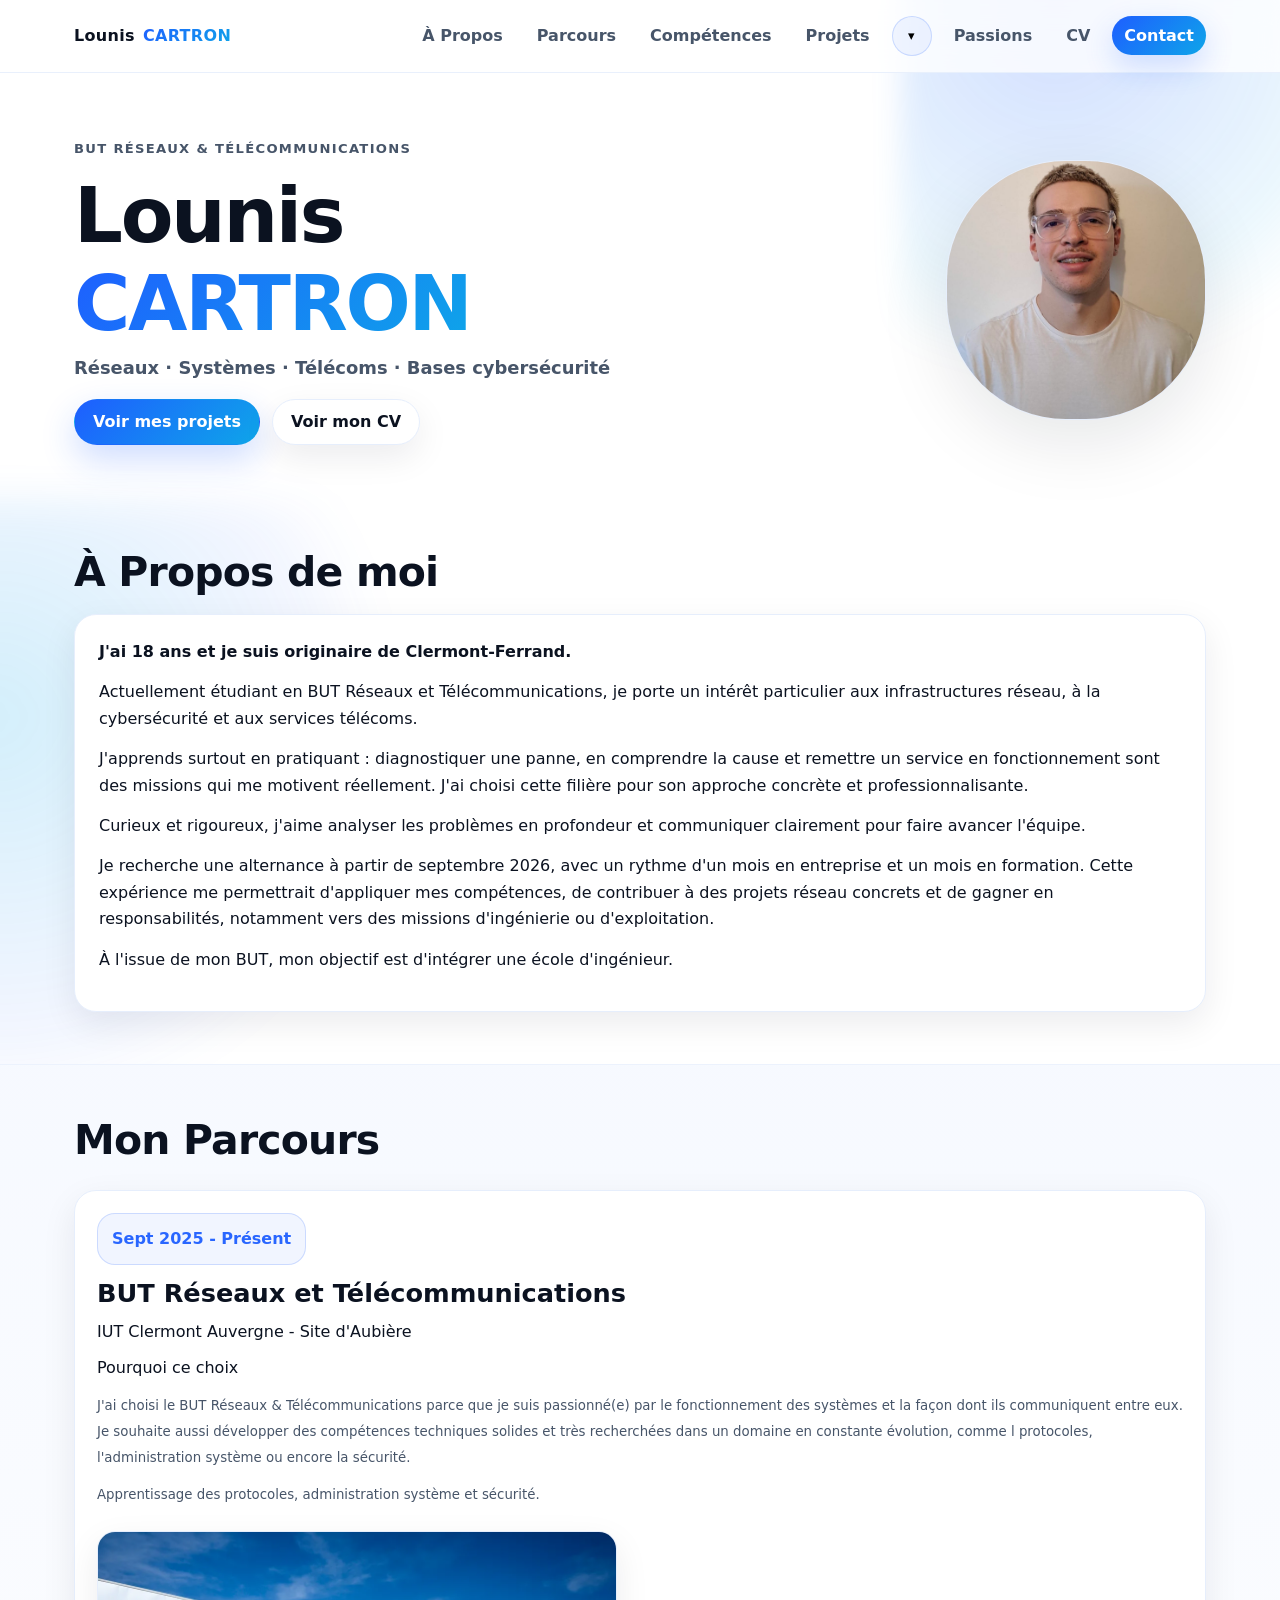
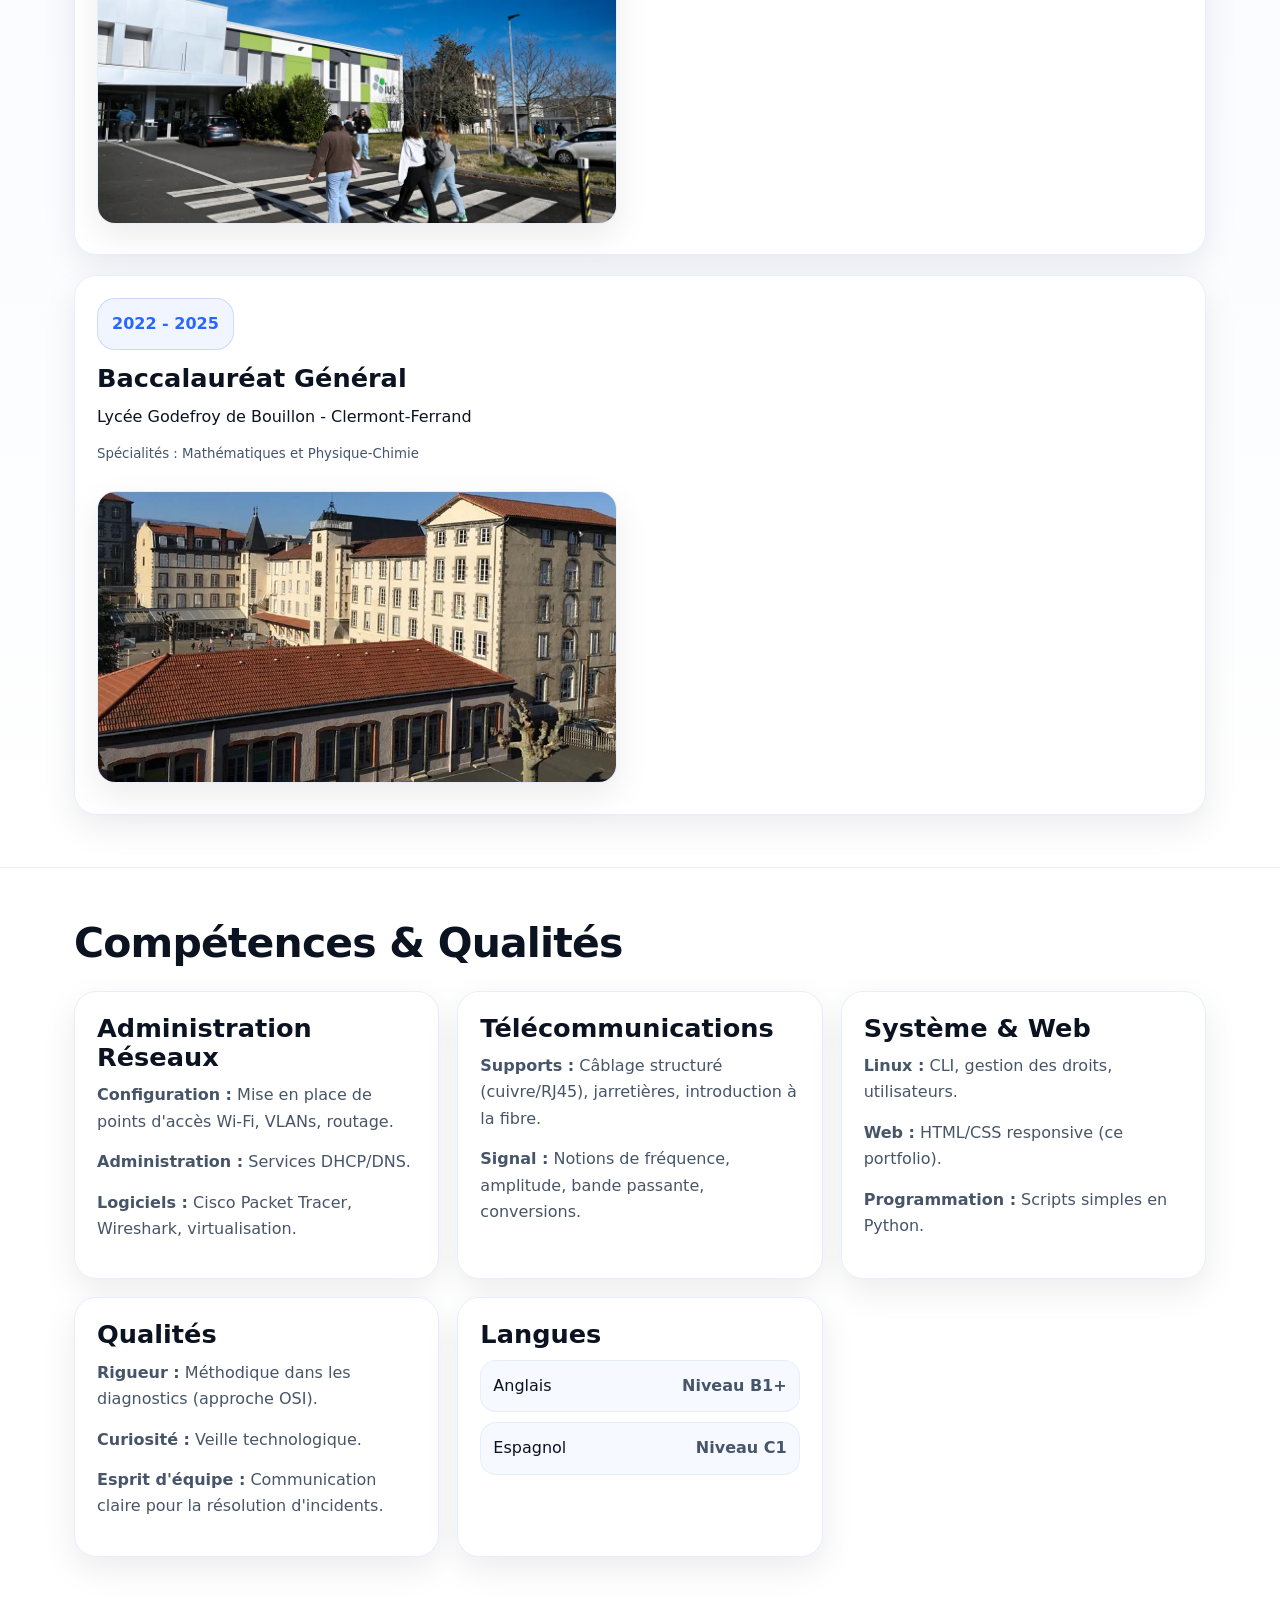
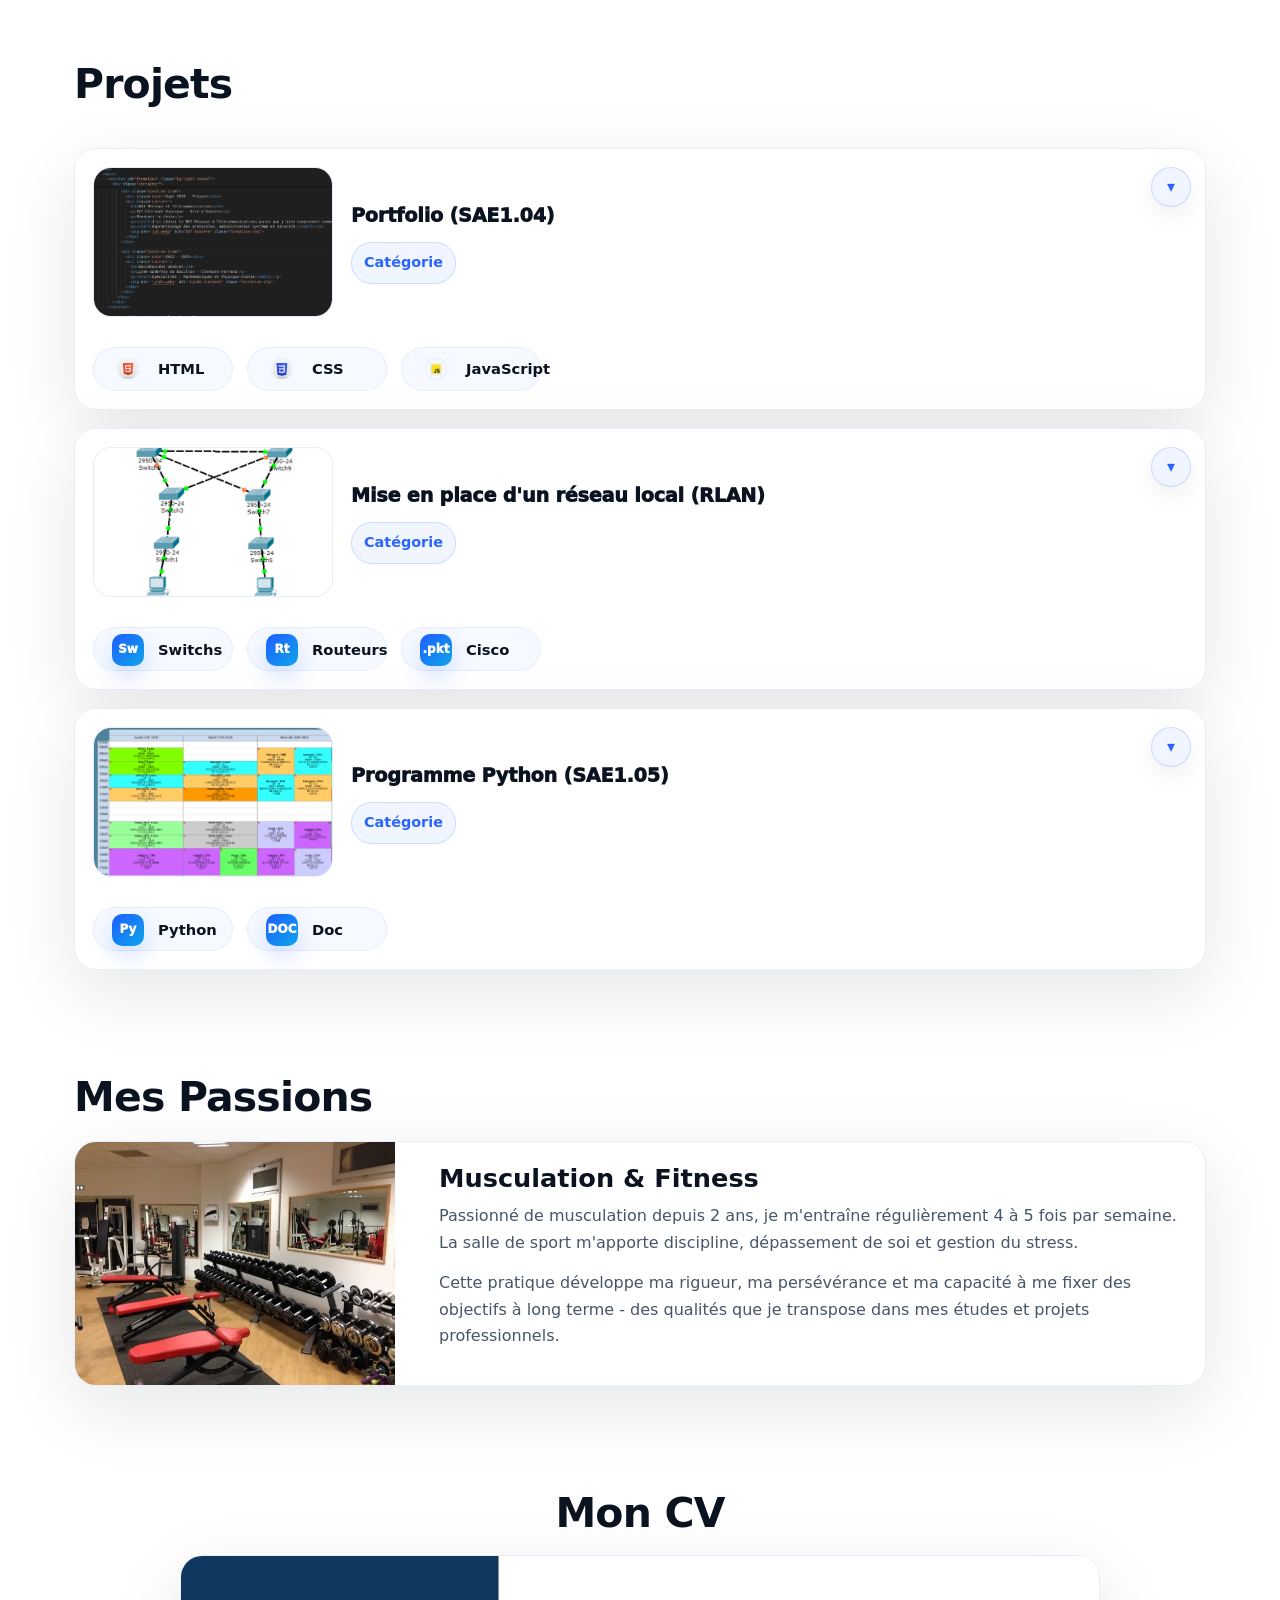
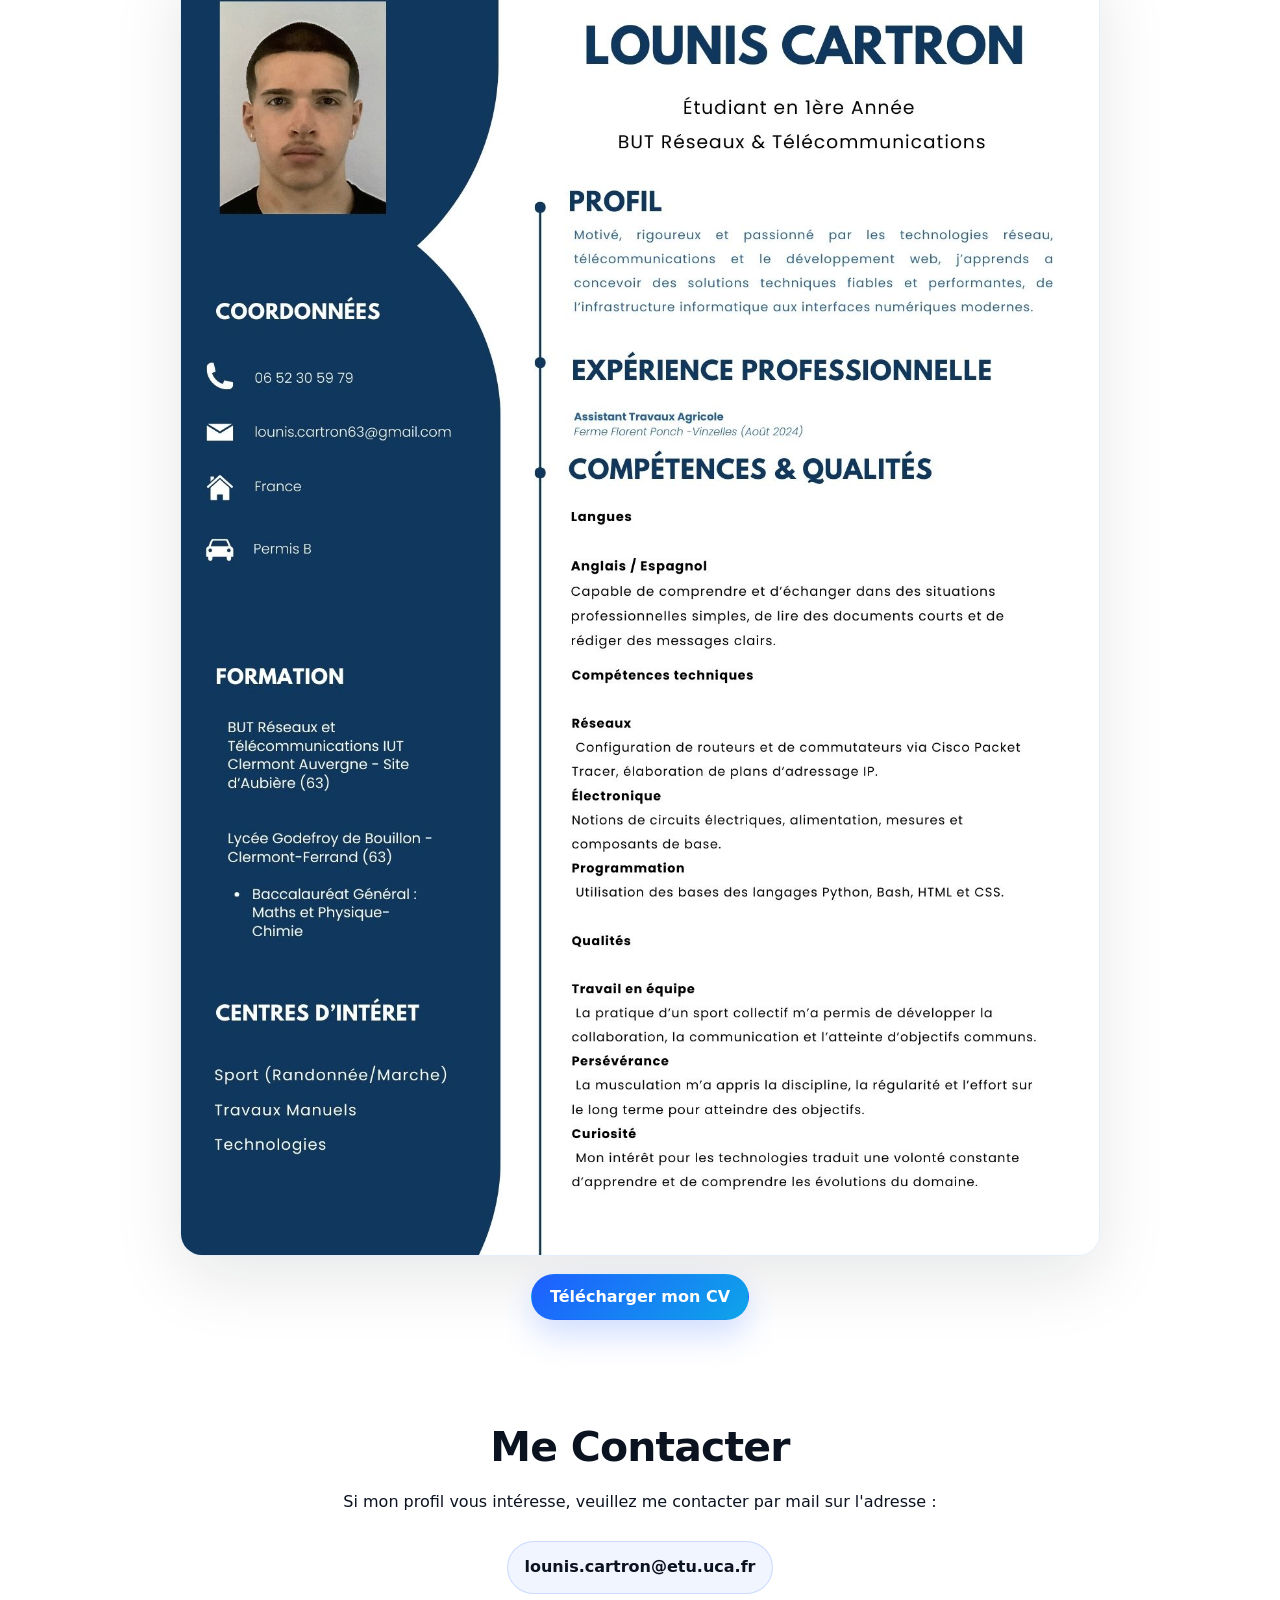
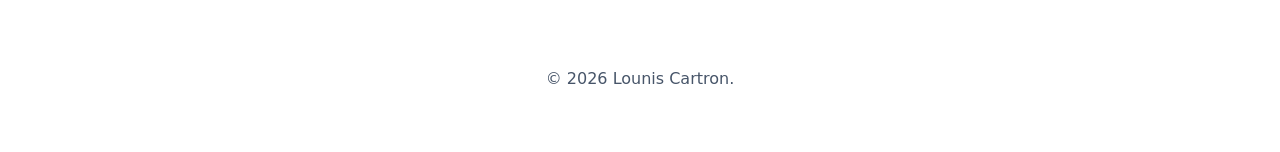
==== index.html @ db93564b "Update index.html" ====
<!DOCTYPE html>
<html lang="fr">
<head>
  <meta charset="UTF-8">
  <meta name="viewport" content="width=device-width, initial-scale=1.0">
  <title>Lounis Cartron - Portfolio</title>
  <meta name="description" content="Portfolio de Lounis Cartron — BUT Réseaux & Télécommunications.">
  <link rel="stylesheet" href="main.css">
  <script>document.documentElement.classList.add('js')</script>
  <script src="main.js" defer></script>
</head>
<body>

  <div class="bg-blob" aria-hidden="true"></div>
  <div class="bg-blob bg-blob--2" aria-hidden="true"></div>

  <nav class="site-nav">
    <div class="nav-content">
      <p class="logo">Lounis <span>CARTRON</span></p>

      <button class="nav-toggle" type="button" aria-label="Ouvrir le menu" aria-expanded="false" aria-controls="navMenu">
        <span class="nav-toggle-bars" aria-hidden="true"></span>
      </button>

      <ul id="navMenu" class="nav-menu">
        <li><a href="#about">À Propos</a></li>
        <li><a href="#formation">Parcours</a></li>
        <li><a href="#competences">Compétences</a></li>

        <li class="dropdown">
          <div class="dropdown-head">
            <a class="dropdown-link" href="#projects">Projets</a>
            <button class="dropdown-toggle" type="button" aria-label="Ouvrir le sous-menu Projets" aria-expanded="false">
              <span aria-hidden="true">▾</span>
            </button>
          </div>
          <ul class="dropdown-menu">
            <li><a href="#project-1">Portfolio</a></li>
            <li><a href="#project-2">Python</a></li>
            <li><a href="#project-3">RLAN</a></li>
          </ul>
        </li>

        <li><a href="#passions">Passions</a></li>
        <li><a href="#cv">CV</a></li>
        <li><a href="#contact" class="btn-contact">Contact</a></li>
      </ul>
    </div>
  </nav>

  <header class="hero">
    <div class="hero-content">
      <div class="hero-text">
        <p class="kicker">BUT Réseaux & Télécommunications</p>
        <h1>Lounis <span>CARTRON</span></h1>
        <h2>Réseaux · Systèmes · Télécoms · Bases cybersécurité</h2>

        <div class="hero-actions">
          <a class="btn-primary" href="#projects">Voir mes projets</a>
          <a class="btn-ghost" href="#cv">Voir mon CV</a>
        </div>
      </div>

      <div class="hero-media">
        <img src="img/pdp.jpeg" alt="Photo de Lounis Cartron" class="profile-pic">
      </div>
    </div>
  </header>

  <main>

    <section id="about" class="reveal">
      <div class="container">
        <h2 class="section-title">À Propos de moi</h2>
        <div class="about-grid">
          <div class="about-text">
            <p><strong>J'ai 18 ans et je suis originaire de Clermont-Ferrand.</strong></p>

            <p>Actuellement étudiant en BUT Réseaux et Télécommunications, je porte un intérêt particulier aux infrastructures réseau, à la cybersécurité et aux services télécoms.</p>

            <p>J'apprends surtout en pratiquant : diagnostiquer une panne, en comprendre la cause et remettre un service en fonctionnement sont des missions qui me motivent réellement. J'ai choisi cette filière pour son approche concrète et professionnalisante.</p>

            <p>Curieux et rigoureux, j'aime analyser les problèmes en profondeur et communiquer clairement pour faire avancer l'équipe.</p>

            <p>Je recherche une alternance à partir de septembre 2026, avec un rythme d'un mois en entreprise et un mois en formation. Cette expérience me permettrait d'appliquer mes compétences, de contribuer à des projets réseau concrets et de gagner en responsabilités, notamment vers des missions d'ingénierie ou d'exploitation.</p>

            <p>À l'issue de mon BUT, mon objectif est d'intégrer une école d'ingénieur. </p>
          </div>
        </div>
      </div>
    </section>

    <section id="formation" class="bg-light reveal">
      <div class="container">
        <h2 class="section-title">Mon Parcours</h2>

        <div class="timeline">
          <div class="timeline-item">
            <div class="date">Sept 2025 - Présent</div>
            <div class="content">
              <h3>BUT Réseaux et Télécommunications</h3>
              <p>IUT Clermont Auvergne - Site d'Aubière</p>
              <p>Pourquoi ce choix</p>
              <p><small>J'ai choisi le BUT Réseaux & Télécommunications parce que je suis passionné(e) par le fonctionnement des systèmes et la façon dont ils communiquent entre eux. Je souhaite aussi développer des compétences techniques solides et très recherchées dans un domaine en constante évolution, comme l protocoles, l'administration système ou encore la sécurité. </small></p>
              <p><small>Apprentissage des protocoles, administration système et sécurité.</small></p>
              <img src="img/iut.webp" alt="IUT Aubière" class="formation-img">
            </div>
          </div>

          <div class="timeline-item">
            <div class="date">2022 - 2025</div>
            <div class="content">
              <h3>Baccalauréat Général</h3>
              <p>Lycée Godefroy de Bouillon - Clermont-Ferrand</p>
              <p><small>Spécialités : Mathématiques et Physique-Chimie</small></p>
              <img src="img/lycée.webp" alt="Lycée Clermont" class="formation-img">
            </div>
          </div>
        </div>
      </div>
    </section>

    <section id="competences" class="reveal">
      <div class="container">
        <h2 class="section-title">Compétences & Qualités</h2>

        <div class="skills-grid">
          <article class="skill-card">
            <h3>Administration Réseaux</h3>
            <p class="skill-detail"><strong>Configuration :</strong> Mise en place de points d'accès Wi‑Fi, VLANs, routage.</p>
            <p class="skill-detail"><strong>Administration :</strong> Services DHCP/DNS.</p>
            <p class="skill-detail"><strong>Logiciels :</strong> Cisco Packet Tracer, Wireshark, virtualisation.</p>
          </article>

          <article class="skill-card">
            <h3>Télécommunications</h3>
            <p class="skill-detail"><strong>Supports :</strong> Câblage structuré (cuivre/RJ45), jarretières, introduction à la fibre.</p>
            <p class="skill-detail"><strong>Signal :</strong> Notions de fréquence, amplitude, bande passante, conversions.</p>
          </article>

          <article class="skill-card">
            <h3>Système & Web</h3>
            <p class="skill-detail"><strong>Linux :</strong> CLI, gestion des droits, utilisateurs.</p>
            <p class="skill-detail"><strong>Web :</strong> HTML/CSS responsive (ce portfolio).</p>
            <p class="skill-detail"><strong>Programmation :</strong> Scripts simples en Python.</p>
          </article>

          <article class="skill-card">
            <h3>Qualités</h3>
            <p class="skill-detail"><strong>Rigueur :</strong> Méthodique dans les diagnostics (approche OSI).</p>
            <p class="skill-detail"><strong>Curiosité :</strong> Veille technologique.</p>
            <p class="skill-detail"><strong>Esprit d'équipe :</strong> Communication claire pour la résolution d'incidents.</p>
          </article>

          <article class="skill-card">
            <h3>Langues</h3>
            <ul class="lang-list">
              <li><span>Anglais</span><span class="level">Niveau B1+</span></li>
              <li><span>Espagnol</span><span class="level">Niveau C1</span></li>
            </ul>
          </article>
        </div>
      </div>
    </section>

    <section id="projects" class="reveal">
      <div class="container">
        <div class="section-head">
          <h2 class="section-title">Projets</h2>
        </div>

        <div class="projects-grid">

          <!-- PROJET 1 -->
          <article class="project-card" id="project-1">
            <details class="project-details">
              <summary>
                <img src="img/Projet1.png" alt="Image projet 1">
                <div class="summary-title-wrapper" >
                  <span class="title">Portfolio (SAE1.04)</span>
                  <span class="badge">Catégorie</span>
                </div>

                <div class="tool-badges" aria-label="Logiciels utilisés (à ajuster)">
                  <span class="tool-badge tool-badge--img" title="HTML">
                    <img src="img/html.webp" alt="HTML">
                  <span>HTML</span>
                  </span>
                  <span class="tool-badge tool-badge--img"  title="CSS">
                    <img src="img/css.webp" alt="CSS">
                    <span>CSS</span>
                  </span>
                  <span class="tool-badge tool-badge--img" title="JavaScript">
                    <img src="img/js.webp" alt="JavaScript">
                    <span>JavaScript</span>
                  </span>
                </div>
              </summary>

              <div class="project-content-inner">
                <div class="detail-section">
                  <h4>Objectif</h4>
                  
                  <p>Créer un portfolio professionnel en HTML/CSS/JS.</p>
                 
                </div>

               <div class="detail-section info">
                  <h4>Contexte</h4>
                  
                    <p>Dans le cadre de ma formation en BUT Réseaux & Télécommunications, j'ai réalisé un portfolio personnel pour présenter mes compétences et projets.</p>
                    <p>L'objectif était de concevoir un site web responsive et professionnel en utilisant HTML, CSS et JavaScript.</p>
                    <p>Ce projet m'a permis de développer mes compétences en développement web tout en créant un outil de présentation efficace.</p>
                  
                <div class="detail-section info">
                  <h4>Étapes</h4>
                  <ul>
                    <li><span>
                      Planification du contenu et de la structure du site.
                    </span></li>
                    <li><span>
                      Développement du site en HTML/CSS avec des fonctionnalités JavaScript.
                    </span></li>
                    <li>
                      Tests et ajustements pour assurer la compatibilité et la réactivité.
                    </span></li>
                  </ul>
                </div>
                  
                <div class="detail-section info">
                  <h4>Ce que j’ai fait</h4>
                  <ul>
                    <li><span>
                      Conception et développement complet du site web.
                    </span></li>
                    <li><span>
                      Intégration de fonctionnalités interactives avec JavaScript.
                    </span></li>
                    <li>
                      Optimisation pour une expérience utilisateur fluide.
                    </span></li>
                  </ul>
                </div>

                <div class="detail-section results">
                  <h4>Résultats</h4>
                  <div class="results-grid">
                    <div class="placeholder-lines" aria-hidden="true">
                      <p>Le portfolio est désormais en ligne et sert de vitrine professionnelle.</p>
                    
                      <p>Il a reçu des retours positifs pour son design et sa fonctionnalité.</p>

                      <p>Ce projet a renforcé mes compétences en développement web et m'a permis de créer un outil précieux pour ma carrière.</p>
                    </div>
                    <div class="results-media">
                    </div>
                  </div>
                </div>
              </div>
            </details>
          </article>

          <!-- PROJET 2 -->
          <article class="project-card" id="project-2">
            <details class="project-details">
              <summary>
                <img src="img/RLAN.png" alt="Image projet 2">
                <div class="summary-title-wrapper">
                  <span class="title">Mise en place d'un réseau local (RLAN)</span>
                  <span class="badge">Catégorie</span>
                </div>

                <div class="tool-badges" aria-label="Logiciels utilisés (à ajuster)">
                  <span class="tool-badge" data-ico="Sw" title="Switchs">Switchs</span>
                  <span class="tool-badge" data-ico="Rt" title="Routeurs">Routeurs</span>
                  <span class="tool-badge" data-ico=".pkt" title="Cisco">Cisco</span>
                </div>
              </summary>

              <div class="project-content-inner">
                <div class="detail-section">
                  <h4>Objectif</h4>
                  <div class="placeholder-lines" aria-hidden="true">
                    <p>Concevoir et déployer un réseau local fonctionnel.</p>
                    <p>Développer un réseau local sécurisé et performant.</p>
                  </div>
                </div>

                <div class="detail-section info">
                  <h4>Contexte</h4>
                  
                    <p>Dans le cadre de ma formation en BUT Réseaux & Télécommunications, j'ai participé à un projet de mise en place d'un réseau local (RLAN) pour une petite entreprise.</p>

                    <p>L'objectif était de concevoir un réseau fiable, sécurisé et adapté aux besoins de l'entreprise.</p>
                  

                <div class="detail-section info">
                  <h4>Étapes</h4>
                  <ul>
                    <li>
                      Analyse des besoins et conception du réseau.
                    </li>
                    <li>
                      Configuration des équipements réseau (switchs, routeurs).
                    </li>
                    <li>
                      Tests de performance et mise en place des mesures de sécurité.
                    </li>
                  </ul>
                </div>

                <div class="detail-section info">
                  <h4>Ce que j’ai fait</h4>
                  <ul>
                    <li>
                      Configuration des VLANs et routage inter-VLAN.
                    </li>
                    <li>
                      Mise en place des services DHCP et DNS.
                    </li>
                    <li>
                      Implémentation des règles de sécurité et tests de vulnérabilité.
                    </li>
                  </ul>
                </div>

                <div class="detail-section results">
                  <h4>Résultats</h4>
                  <div class="results-grid">
                    <div class="placeholder-lines" aria-hidden="true">
                      <p>Le réseau local a été déployé avec succès, répondant aux besoins de l'entreprise.</p>

                      <p>Il a amélioré la communication interne et la sécurité des données.</p>

                      <p>Le projet a renforcé mes compétences en administration réseau et en sécurité informatique.</p>
                    </div>
                    <div class="results-media">
                    </div>
                  </div>
                </div>
              </div>
            </details>
          </article>

          <!-- PROJET 3 -->
          <article class="project-card" id="project-3">
            <details class="project-details">
              <summary>
                <img src="img/sae15.png" alt="Image projet 3">
                <div class="summary-title-wrapper">
                  <span class="title">Programme Python (SAE1.05)</span>
                  <span class="badge">Catégorie</span>
                </div>

                <div class="tool-badges" aria-label="Logiciels utilisés (à ajuster)">
                  <span class="tool-badge" data-ico="Py" title="Python">Python</span>
                  <span class="tool-badge" data-ico="DOC" title="Documentation">Doc</span>
                </div>
              </summary>

              <div class="project-content-inner">
                <div class="detail-section">
                  <h4>Objectif</h4>
                  <div class="placeholder-lines" aria-hidden="true">
                    <p>Développer un programme Python pour automatiser une tâche spécifique.</p>
                  </div>
                </div>

                <div class="detail-section info">
                  <h4>Contexte</h4>
                  <div class="placeholder-lines" aria-hidden="true"></div>
                    <p>Dans le cadre de ma formation en BUT Réseaux & Télécommunications, j'ai réalisé un projet de développement d'un programme en Python.</p>
                    <p>L'objectif était de créer un outil automatisant le calcul du nombre d'heures de travail par groupe d'enseignements (TD, TP, CM).</p>
                    <p>Ce projet m'a permis de renforcer mes compétences en programmation et en automatisation de tâches.</p>
                  </div>

                <div class="detail-section info">
                  <h4>Étapes</h4>
                  <ul>
                    <li>
                      Analyse des besoins et définition des fonctionnalités du programme.
                    </li>
                      Développement du code en Python et utilisation de la bibliothèque Pandas pour l'exctraction de données d'un fhichier .csv
                    </li>
                    <li>
                      Tests et validation du programme pour assurer son bon fonctionnement.
                    </li>
                  </ul>
                </div>  
                  
                <div class="detail-section info">
                  <h4>Ce que j’ai fait</h4>
                  <ul>
                    <li>
                      Rédaction du cahier des charges et planification du projet.
                    </li>
                    <li>
                      Écriture du code Python et implémentation des fonctionnalités.
                    </li>
                    <li>
                      Rédaction de la documentation utilisateur et technique.
                    </li>
                  </ul>
                </div>

                <div class="detail-section results">
                  <h4>Résultats</h4>
                  <div class="results-grid">
                    <div class="placeholder-lines" aria-hidden="true">
                      <p>Le programme Python a été développé avec succès, automatisant efficacement le calcul des heures de travail.</p>
                      
                      <p>Il a été bien accueilli pour sa simplicité d'utilisation et son efficacité.</p>
                      
                      <p>Ce projet a renforcé mes compétences en programmation Python et en gestion de projet.</p>
                    
                    </div>
                    <div class="results-media">
                    </div>
                  </div>
                </div>
              </div>
            </details>
          </article>

        

        </div>
      </div>
    </section>

    <section id="passions" class="reveal">
      <div class="container">
        <h2 class="section-title">Mes Passions</h2>

        <div class="passion-grid">
          <article class="passion-card">
            <div class="passion-image">
              <img src="img/salle muscu.webp" alt="Salle de sport">
            </div>
            <div class="passion-content">
              <h3>Musculation & Fitness</h3>
              <p>Passionné de musculation depuis 2 ans, je m'entraîne régulièrement 4 à 5 fois par semaine. La salle de sport m'apporte discipline, dépassement de soi et gestion du stress.</p>
              <p>Cette pratique développe ma rigueur, ma persévérance et ma capacité à me fixer des objectifs à long terme - des qualités que je transpose dans mes études et projets professionnels.</p>
            </div>
          </article>
        </div>
      </div>
    </section>

    <section id="cv" class="reveal">
      <div class="container text-center">
        <h2 class="section-title">Mon CV</h2>

        <div class="cv-place-holder">
          <img src="img/image cv.jpg" alt="CV Lounis Cartron">
        </div>

        <div class="cv-actions">
          <a href="cv.pdf" download="LOUNIS CARTRON CV.pdf" class="btn-primary">Télécharger mon CV</a>
        </div>
      </div>
    </section>

    <section id="contact" class="reveal">
      <div class="container text-center">
        <h2 class="section-title">Me Contacter</h2>
        <p>Si mon profil vous intéresse, veuillez me contacter par mail sur l'adresse :</p>
        <a class="contact-mail" href="mailto:lounis.cartron@etu.uca.fr"><strong>lounis.cartron@etu.uca.fr</strong></a>
      </div>
    </section>

  </main>

  <footer class="footer">
    <p>&copy; 2026 Lounis Cartron.</p>
  </footer>

</body>
</html>
---- main.css ----
/* Portfolio final — structure Portfolio 2 conservée
   Style + animations inspirés du Portfolio 1 (plus aéré, blanc/bleu, cartes premium).
*/

:root{
  --bg:#ffffff;
  --bg-soft:#f6f9ff;
  --text:#0b1220;
  --muted:#475569;
  --line:#e6eefc;

  --blue:#1e5eff;
  --blue2:#0ea5e9;

  --shadow:0 22px 70px rgba(11,18,32,.10);
  --shadow2:0 12px 34px rgba(11,18,32,.08);

  --radius:22px;
  --radius-sm:16px;

  --max:1180px;

  --space-1:10px;
  --space-2:14px;
  --space-3:18px;
  --space-4:24px;
  --space-5:34px;
  --space-6:52px;

  --header-h:72px;
}

*{box-sizing:border-box}
html{scroll-behavior:smooth}
body{
  margin:0;
  font-family:Inter,system-ui,-apple-system,Segoe UI,Roboto,Arial,sans-serif;
  color:var(--text);
  background:var(--bg);
  line-height:1.65;
}

/* Typography */
h1,h2,h3,h4{line-height:1.15}
h1{
  font-size:clamp(2.6rem,6.3vw,4.8rem);
  margin:0;
  letter-spacing:-0.03em;
}
h2{
  font-size:clamp(1.9rem,3.2vw,2.8rem);
  margin:0 0 10px;
  letter-spacing:-0.02em;
}
h3{
  font-size:clamp(1.25rem,2vw,1.6rem);
  margin:0 0 10px;
}
h4{
  font-size:1.1rem;
  margin:0 0 10px;
}
p{margin:0 0 14px}
small{color:var(--muted)}
a{color:inherit}
strong{font-weight:800}

/* Background blobs */
.bg-blob{
  position:fixed;
  inset:-140px -140px auto auto;
  width:520px;height:520px;
  background:radial-gradient(circle at 30% 30%, rgba(30,94,255,.20), rgba(14,165,233,.08) 55%, rgba(255,255,255,0) 70%);
  filter:blur(14px);
  pointer-events:none;
  z-index:-1;
}
.bg-blob--2{
  inset:auto auto -220px -220px;
  width:620px;height:620px;
  background:radial-gradient(circle at 35% 35%, rgba(14,165,233,.18), rgba(30,94,255,.06) 55%, rgba(255,255,255,0) 70%);
  filter:blur(18px);
}

/* Container */
.container{
  max-width:var(--max);
  margin:0 auto;
  padding:0 24px;
}

/* Navigation */
.site-nav{
  position:sticky;
  top:0;
  z-index:50;
  backdrop-filter:blur(12px);
  background:rgba(255,255,255,.78);
  border-bottom:1px solid rgba(230,238,252,.85);
}

.nav-content{
  height:var(--header-h);
  display:flex;
  align-items:center;
  justify-content:space-between;
  gap:18px;
  max-width:var(--max);
  margin:0 auto;
  padding:0 24px;
}

.logo{
  margin:0;
  font-weight:900;
  letter-spacing:.02em;
  display:flex;
  gap:8px;
  align-items:baseline;
}
.logo span{
  background:linear-gradient(135deg,var(--blue),var(--blue2));
  -webkit-background-clip:text;
  background-clip:text;
  color:transparent;
}

.nav-toggle{
  display:none;
  border:1px solid var(--line);
  background:#fff;
  width:44px;height:44px;
  border-radius:999px;
  box-shadow:var(--shadow2);
  cursor:pointer;
}
.nav-toggle-bars{
  display:block;
  width:20px;height:2px;
  background:var(--text);
  margin:0 auto;
  position:relative;
}
.nav-toggle-bars::before,
.nav-toggle-bars::after{
  content:"";
  position:absolute;
  left:0;
  width:20px;height:2px;
  background:var(--text);
}
.nav-toggle-bars::before{top:-6px}
.nav-toggle-bars::after{top:6px}

.nav-menu{
  list-style:none;
  display:flex;
  gap:10px;
  align-items:center;
  padding:0;
  margin:0;
}

.nav-menu a{
  text-decoration:none;
  color:var(--muted);
  font-weight:700;
  padding:10px 12px;
  border-radius:999px;
  transition:background .18s,color .18s,transform .18s;
}
.nav-menu a:hover{
  background:rgba(30,94,255,.08);
  color:var(--text);
}
.btn-contact{
  background:linear-gradient(135deg,var(--blue),var(--blue2));
  color:#fff !important;
  box-shadow:0 12px 30px rgba(30,94,255,.20);
}
.btn-contact:hover{transform:translateY(-1px)}

/* Dropdown (nav) */
.dropdown{position:relative}
.dropdown-head{
  display:flex;
  align-items:center;
  gap:10px;
}
.dropdown-link{padding-right:6px}
.dropdown-toggle{
  width:40px;height:40px;
  border-radius:999px;
  border:1px solid rgba(30,94,255,.18);
  background:rgba(30,94,255,.06);
  display:grid;
  place-items:center;
  cursor:pointer;
  transition:transform .18s, box-shadow .18s, background .18s;
}
.dropdown-toggle:hover{
  box-shadow:var(--shadow2);
  transform:translateY(-1px);
}
.dropdown-toggle span{
  display:inline-block;
  transition:transform 240ms cubic-bezier(.2,.8,.2,1);
}
.dropdown.is-open .dropdown-toggle span{transform:rotate(180deg)}

.dropdown-menu{
  position:absolute;
  top:calc(100% + 10px);
  right:0;
  min-width:240px;
  padding:10px;
  margin:0;
  list-style:none;
  border:1px solid rgba(230,238,252,.95);
  border-radius:18px;
  background:#fff;
  box-shadow:var(--shadow);
  transform-origin:top right;
}

.dropdown-menu a{
  display:block;
  padding:12px 12px;
  border-radius:14px;
  color:var(--text);
  font-weight:750;
}
.dropdown-menu a:hover{background:rgba(30,94,255,.06)}

.js .dropdown-menu{
  max-height:0;
  opacity:0;
  transform:translateY(-6px) scale(.985);
  overflow:hidden;
  pointer-events:none;
  transition:max-height 260ms cubic-bezier(.2,.8,.2,1), opacity 190ms ease, transform 190ms ease;
}
.js .dropdown.is-open .dropdown-menu{
  max-height:420px;
  opacity:1;
  transform:translateY(0) scale(1);
  pointer-events:auto;
}

/* Mobile nav */
@media (max-width: 880px){
  .nav-toggle{display:inline-flex;align-items:center;justify-content:center}
  .nav-menu{
    position:fixed;
    top:var(--header-h);
    left:0;right:0;
    background:rgba(255,255,255,.92);
    backdrop-filter:blur(12px);
    border-bottom:1px solid rgba(230,238,252,.95);
    flex-direction:column;
    align-items:stretch;
    gap:8px;
    padding:18px 16px 22px;
    transform:translateY(-8px);
    opacity:0;
    pointer-events:none;
    transition:opacity .2s ease, transform .2s ease;
  }
  .site-nav.nav-open .nav-menu{
    opacity:1;
    transform:translateY(0);
    pointer-events:auto;
  }
  .nav-menu a{padding:14px 14px;border-radius:16px}
  .dropdown-menu{position:static; box-shadow:none; border:none; padding:8px 0 0; min-width:auto}
}

/* Hero */
.hero{
  padding: calc(var(--space-6) + 10px) 0 var(--space-6);
}
.hero-content{
  max-width:var(--max);
  margin:0 auto;
  padding:0 24px;
  display:grid;
  grid-template-columns: 1.1fr .9fr;
  gap: var(--space-6);
  align-items:center;
}
@media (max-width: 980px){
  .hero-content{grid-template-columns:1fr; gap:28px}
}
.hero-text h1 span{
  background:linear-gradient(135deg,var(--blue),var(--blue2));
  -webkit-background-clip:text;
  background-clip:text;
  color:transparent;
}
.hero-text h2{
  margin-top:10px;
  color:var(--muted);
  font-weight:650;
  font-size:clamp(1.05rem,1.4vw,1.2rem);
  letter-spacing:0;
}
.kicker{
  display:inline-flex;
  gap:10px;
  align-items:center;
  font-weight:800;
  color:var(--muted);
  text-transform:uppercase;
  letter-spacing:.10em;
  font-size:.82rem;
  margin:0 0 12px;
}

.hero-actions{
  display:flex;
  gap:12px;
  margin-top:20px;
  flex-wrap:wrap;
}

.btn-primary,
.btn-ghost{
  display:inline-flex;
  align-items:center;
  justify-content:center;
  height:46px;
  padding:0 18px;
  border-radius:999px;
  text-decoration:none;
  font-weight:850;
  border:1px solid transparent;
  transition:transform .18s, box-shadow .18s, background .18s, border-color .18s;
}
.btn-primary{
  background:linear-gradient(135deg,var(--blue),var(--blue2));
  color:#fff;
  box-shadow:0 14px 34px rgba(30,94,255,.22);
}
.btn-primary:hover{transform:translateY(-1px)}
.btn-ghost{
  background:#fff;
  color:var(--text);
  border-color:var(--line);
  box-shadow:var(--shadow2);
}
.btn-ghost:hover{border-color:rgba(30,94,255,.35); transform:translateY(-1px)}

.hero-media{
  display:grid;
  justify-items:end;
  border-radius: 180px 220px 180px 220px;
}
@media (max-width:980px){
  .hero-media{justify-items:start}
}
.profile-pic{
  width:min(260px, 100%);
  aspect-ratio:1/1;
  object-fit:cover;
  border-radius:120px;
  border:1px solid var(--line);
  background:var(--bg-soft);
  box-shadow:var(--shadow);
}
.hero-card{
  width:min(320px, 100%);
  border:1px solid var(--line);
  border-radius:24px;
  background:#fff;
  box-shadow:var(--shadow2);
  padding:16px 16px 14px;
}
.hero-card__row{
  display:flex;
  gap:10px;
  flex-wrap:wrap;
  margin-bottom:10px;
}
.pill{
  display:inline-flex;
  align-items:center;
  padding:8px 12px;
  border-radius:999px;
  font-weight:800;
  border:1px solid rgba(30,94,255,.18);
  background:rgba(30,94,255,.06);
  color:rgba(30,94,255,.95);
  font-size:.9rem;
}
.pill--soft{
  border-color:rgba(230,238,252,.95);
  background:rgba(246,249,255,.9);
  color:var(--muted);
}
.hero-card__text{
  margin:0;
  color:var(--muted);
  font-weight:650;
}

/* Sections */
section{
  padding: var(--space-6) 0;
}
.bg-light{
  background:linear-gradient(180deg, rgba(246,249,255,.95), rgba(255,255,255,.95));
  border-top:1px solid rgba(230,238,252,.75);
  border-bottom:1px solid rgba(230,238,252,.75);
}
.section-title{
  margin-bottom:18px;
}
.section-head{
  display:flex;
  align-items:flex-end;
  justify-content:space-between;
  gap:24px;
  margin-bottom:22px;
}
.section-subtitle{
  color:var(--muted);
  margin:0 0 10px;
  max-width:54ch;
}

/* About */
.about-grid{
  display:grid;
  grid-template-columns: 1fr;
}
.about-text{
  border:1px solid var(--line);
  border-radius:var(--radius);
  background:#fff;
  box-shadow:var(--shadow2);
  padding:24px;
}

/* Timeline */
.timeline{
  display:grid;
  gap:20px;
  margin-top:26px;
}
.timeline-item{
  display:grid;
  grid-template-columns: 1fr;
  gap:14px;
  border:1px solid var(--line);
  border-radius:var(--radius);
  background:#fff;
  box-shadow:var(--shadow2);
  padding:22px;
}
@media (max-width: 900px){
  .timeline-item{grid-template-columns:1fr}
}
.timeline-item .date{
  font-weight:900;
  color:rgba(30,94,255,.95);
  background:rgba(30,94,255,.06);
  border:1px solid rgba(30,94,255,.18);
  border-radius:18px;
  padding:12px 14px;
  width: fit-content;
  justify-self: start;
  height: fit-content;
}
.timeline-item .content p{margin-bottom:10px}
.formation-img{
  width:100%;
  max-width:520px;
  aspect-ratio: 16/9;
  object-fit:cover;
  object-position:center;
  border-radius:18px;
  border:1px solid var(--line);
  background:var(--bg-soft);
  box-shadow:var(--shadow2);
  margin-top:14px;
}

/* Skills */
.skills-grid{
  display:grid;
  grid-template-columns: repeat(3, 1fr);
  gap:18px;
  margin-top:24px;
}
@media (max-width: 980px){
  .skills-grid{grid-template-columns:1fr}
}
.skill-card{
  border:1px solid var(--line);
  border-radius:var(--radius);
  background:#fff;
  box-shadow:var(--shadow2);
  padding:22px;
}
.skill-detail{color:var(--muted)}
.lang-list{
  list-style:none;
  padding:0;
  margin:0;
  display:grid;
  gap:10px;
}
.lang-list li{
  display:flex;
  justify-content:space-between;
  gap:12px;
  padding:12px 12px;
  border-radius:16px;
  border:1px solid rgba(230,238,252,.95);
  background:rgba(246,249,255,.9);
}
.level{color:var(--muted); font-weight:800}

/* Projects */
.projects-grid{
  display:grid;
  grid-template-columns: 1fr;
  gap:18px;
  margin-top:22px;
}
.project-card{
  border:1px solid var(--line);
  border-radius:var(--radius);
  background:#fff;
  box-shadow:var(--shadow);
  overflow:hidden;
}

.project-details{
  border-radius:var(--radius);
}

.project-details > summary{
  list-style:none;
  cursor:pointer;
  display:grid;
  grid-template-columns: 240px 1fr;
  gap:18px;
  align-items:center;
  padding:18px 18px;
}
.project-details > summary::-webkit-details-marker{display:none}

@media (max-width: 980px){
  .project-details > summary{grid-template-columns:1fr}
}

.project-details > summary img{
  width:100%;
  aspect-ratio: 16/10;
  object-fit:cover;
  object-position:center;
  border-radius:18px;
  border:1px solid rgba(230,238,252,.95);
  background:var(--bg-soft);
}

.summary-title-wrapper{
  display:flex;
  flex-direction:column;
  gap:10px;
}
.summary-title-wrapper .title{
  font-weight:950;
  font-size:1.2rem;
  letter-spacing:-0.01em;
}
.badge{
  width:fit-content;
  padding:8px 12px;
  border-radius:999px;
  border:1px solid rgba(30,94,255,.18);
  background:rgba(30,94,255,.06);
  color:rgba(30,94,255,.95);
  font-weight:850;
  font-size:.9rem;
}

/* Tool badges (logos style) */
.tool-badges{
  display:flex;
  flex-wrap:wrap;
  gap:10px;
  margin-top:12px;
}
.tool-badge{
  position:relative;
  display:inline-flex;
  align-items:center;
  gap:10px;
  padding:8px 12px 8px 10px;
  border-radius:999px;
  border:1px solid rgba(230,238,252,.95);
  background:rgba(246,249,255,.92);
  color:var(--text);
  font-weight:800;
  font-size:.92rem;
}
.tool-badge::before{
  content:attr(data-ico);
  width:28px;height:28px;
  border-radius:10px;
  display:grid;
  place-items:center;
  font-weight:950;
  font-size:.78rem;
  color:#fff;
  background:linear-gradient(135deg,var(--blue),var(--blue2));
  box-shadow:0 10px 22px rgba(30,94,255,.18);
}

/* Details content */
.project-content-inner{
  border-top:1px solid rgba(230,238,252,.95);
  padding: 22px 22px 26px;
}

.detail-section + .detail-section{margin-top:22px}
.detail-section p,
.detail-section li{color:var(--muted)}
.results-grid{
  display:grid;
  grid-template-columns: 1.2fr .8fr;
  gap:18px;
  align-items:start;
}
@media (max-width: 980px){
  .results-grid{grid-template-columns:1fr}
}
.results-media img{
  width:100%;
  aspect-ratio: 16/10;
  object-fit:cover;
  border-radius:18px;
  border:1px solid rgba(230,238,252,.95);
  background:var(--bg-soft);
  box-shadow:var(--shadow2);
}

/* Placeholders (no text) */
.placeholder-lines{
  display:grid;
  gap:10px;
  margin-top:8px;
}
.placeholder-lines span{
  height:12px;
  border-radius:999px;
  border:1px solid rgba(230,238,252,.95);
  background:linear-gradient(90deg, rgba(246,249,255,.95), rgba(30,94,255,.06), rgba(246,249,255,.95));
  background-size: 200% 100%;
  animation: shimmer 1.4s ease-in-out infinite;
}
.placeholder-lines span.short{width:66%}
.placeholder-list{
  list-style:none;
  padding:0;
  margin:10px 0 0;
  display:grid;
  gap:10px;
}
.placeholder-list li{
  padding:10px 12px;
  border-radius:16px;
  border:1px solid rgba(230,238,252,.95);
  background:rgba(246,249,255,.92);
}
.placeholder-list li span{
  display:block;
  height:12px;
  border-radius:999px;
  background:linear-gradient(90deg, rgba(246,249,255,.95), rgba(30,94,255,.06), rgba(246,249,255,.95));
  background-size:200% 100%;
  animation: shimmer 1.4s ease-in-out infinite;
}
.placeholder-list li span.short{width:62%}

/* Passions */
.passion-grid{
  display:grid;
  gap:18px;
  margin-top:20px;
}
.passion-card{
  display:grid;
  grid-template-columns: 320px 1fr;
  gap:22px;
  border:1px solid var(--line);
  border-radius:var(--radius);
  background:#fff;
  box-shadow:var(--shadow);
  overflow:hidden;
}
@media (max-width: 980px){
  .passion-card{grid-template-columns:1fr}
}
.passion-image img{
  width:100%;
  height:100%;
  min-height:240px;
  object-fit:cover;
  object-position:center;
  display:block;
}
.passion-content{padding:22px}
.passion-content p{color:var(--muted)}

/* CV */
.text-center{text-align:center}
.cv-place-holder{
  margin:18px auto 0;
  max-width:920px;
  border:1px solid var(--line);
  border-radius:var(--radius);
  box-shadow:var(--shadow);
  overflow:hidden;
  background:#fff;
}
.cv-place-holder img{
  width:100%;
  height:auto;
  display:block;
}
.cv-actions{
  margin-top:18px;
  display:flex;
  justify-content:center;
}

/* Contact */
.contact-mail{
  display:inline-block;
  margin-top:12px;
  padding:12px 16px;
  border-radius:999px;
  border:1px solid rgba(30,94,255,.18);
  background:rgba(30,94,255,.06);
  text-decoration:none;
  font-weight:900;
}

/* Footer */
.footer{
  padding: 20px 0 46px;
  text-align:center;
  color:var(--muted);
}

/* Reveal */
.reveal{opacity:1; transform:none;}
.js .reveal{
  opacity:0;
  transform:translateY(14px);
  transition:opacity .55s ease, transform .55s ease;
}
.js .reveal.is-visible{
  opacity:1;
  transform:none;
}

/* Motion reduction */
@media (prefers-reduced-motion: reduce){
  html{scroll-behavior:auto}
  .js .reveal{transition:none; opacity:1; transform:none}
  .placeholder-lines span,
  .placeholder-list li span{animation:none}
}

/* Shimmer */
@keyframes shimmer{
  0%{background-position:0% 50%}
  100%{background-position:100% 50%}
}


/* Chevron injecté pour <details> projets */
.project-details > summary{position:relative; padding-right:56px;}
.project-details > summary .details-chevron{
  position:absolute;
  right:14px;
  top:18px;
  width:40px;height:40px;
  border-radius:999px;
  border:1px solid rgba(30,94,255,.18);
  background:rgba(30,94,255,.06);
  display:grid;
  place-items:center;
  color:rgba(30,94,255,.95);
  box-shadow:0 10px 22px rgba(11,18,32,.06);
}
.project-details > summary .details-chevron span{
  display:inline-block;
  transition: transform 240ms cubic-bezier(.2,.8,.2,1);
}
.project-details[open] > summary .details-chevron span{transform:rotate(180deg);}

.tool-badge--img{
  display:inline-flex;
  align-items:center;
  gap:10px;
}

.tool-badge--img img{
  width:18px;
  height:18px;
  object-fit:contain;
  flex:0 0 auto;
}
/* === ALIGNEMENT PROPRE DES TOOL BADGES === */

.tool-badges{
  display:grid;
  grid-auto-flow:column;
  grid-auto-columns: max-content;
  gap:12px;
  align-items:center;
}

/* largeur fixe pour tous les badges */
.tool-badge{
  width:140px;
  height:42px;
  display:grid;
  grid-template-columns: 34px 1fr;
  align-items:center;
  gap:10px;
  padding:6px 12px;
  box-sizing:border-box;
}

/* icône (data-ico ou image) */
.tool-badge::before{
  width:28px;
  height:28px;
  border-radius:10px;
  font-size:.75rem;
}

/* badges avec image */
.tool-badge--img{
  grid-template-columns: 34px 1fr;
}

.tool-badge--img img{
  width:18px;
  height:18px;
  justify-self:center;
}

/* texte centré verticalement */
.tool-badge span{
  line-height:1;
  white-space:nowrap;
}
/* ==== TOOL BADGES : icône à gauche + bonne taille ==== */

.tool-badges{
  display:flex;
  gap:14px;
  align-items:center;
}

/* badge = grille 2 colonnes : [icône][texte] */
.tool-badge{
  width:140px;
  height:44px;
  display:grid;
  grid-template-columns: 40px 1fr;
  align-items:center;
  padding:6px 14px;
}

/* bloc icône */
.tool-badge::before{
  width:32px;
  height:32px;
  border-radius:10px;
  place-self:center;
}

/* badges avec logo image */
.tool-badge.tool-badge--img::before{
  content:none;
  display:none;
}

/* logo */
.tool-badge.tool-badge--img img{
  grid-column:1;
  grid-row:1;
  width:22px;
  height:22px;
  place-self:center;
  object-fit:contain;
}

/* texte à droite */
.tool-badge.tool-badge--img > span{
  grid-column:2;
  grid-row:1;
}
/* ===== Alignement horizontal parfait des tool-badges ===== */

.tool-badges{
  display:grid;
  grid-auto-flow: column;
  grid-auto-columns: 140px;   /* même largeur pour chaque badge */
  gap:14px;
  align-items:center;
}

/* chaque badge prend exactement une colonne */
.tool-badge{
  width:140px;
  height:44px;
}
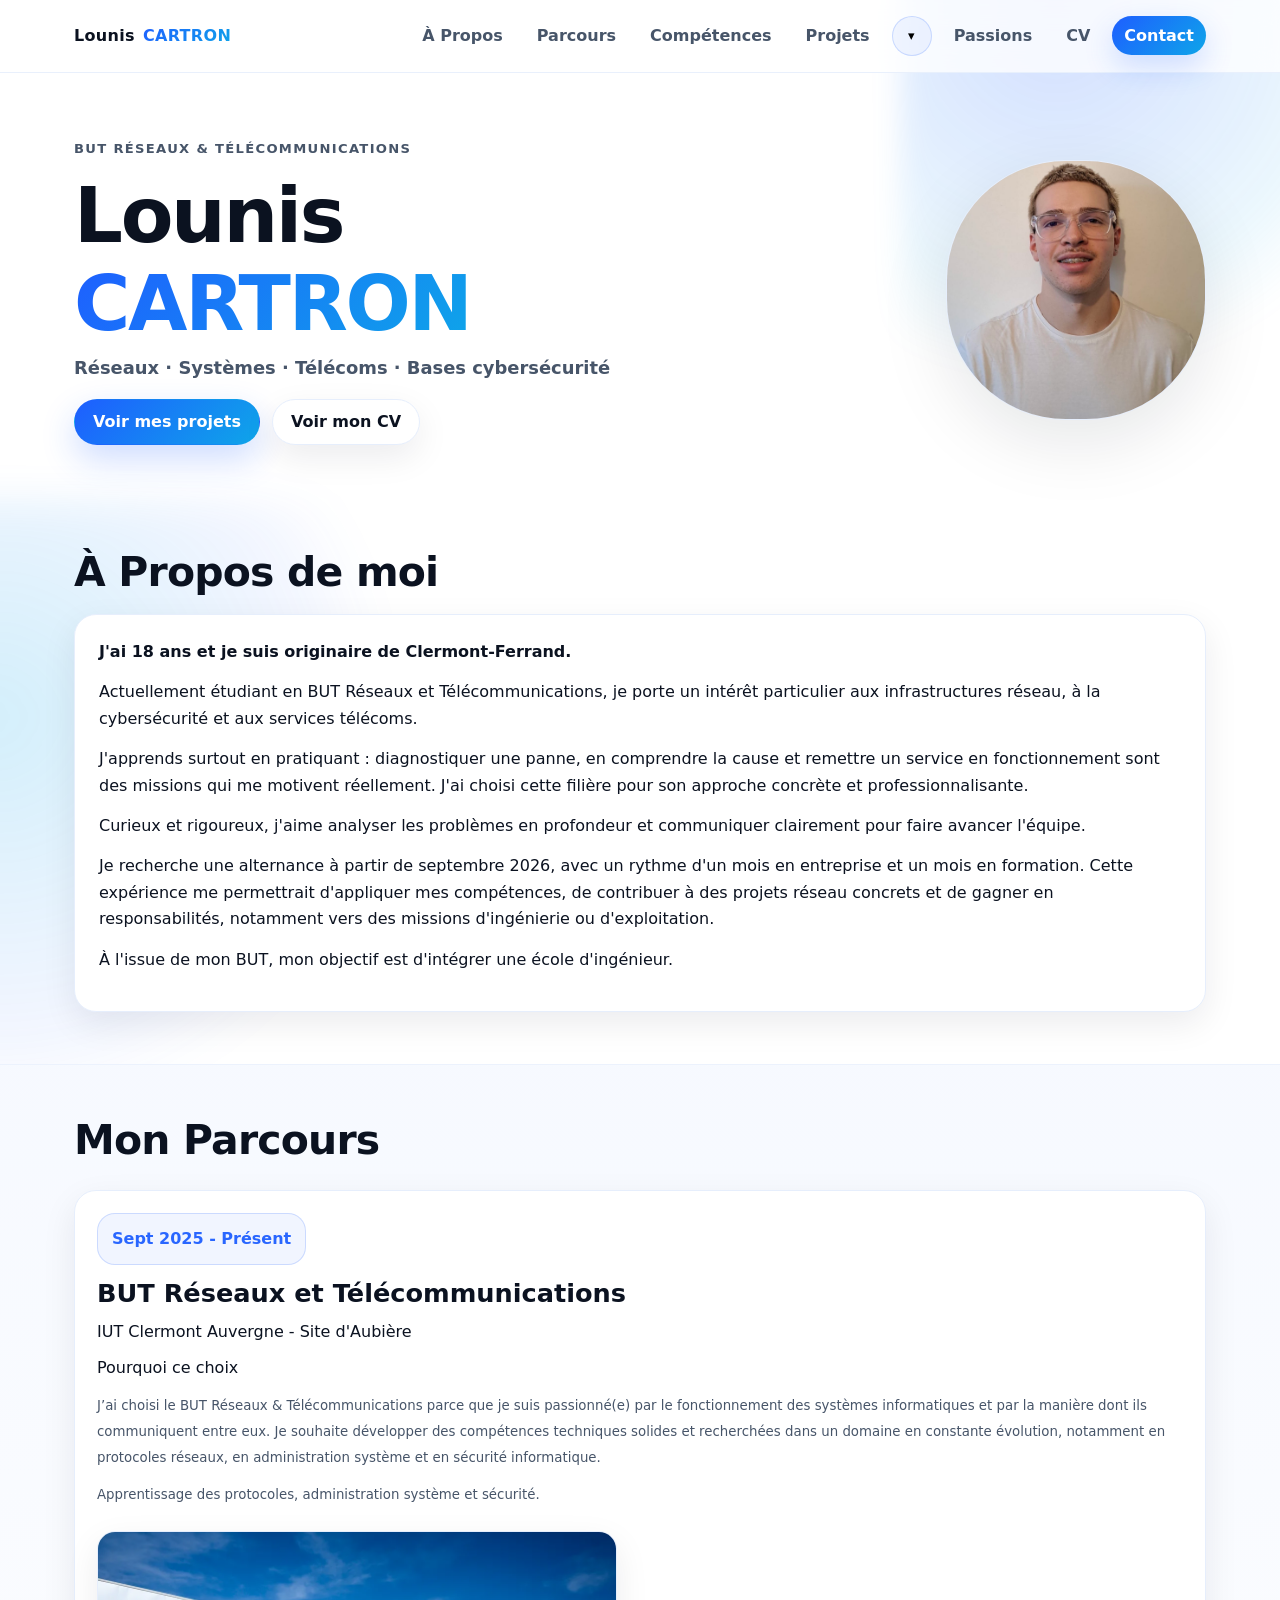
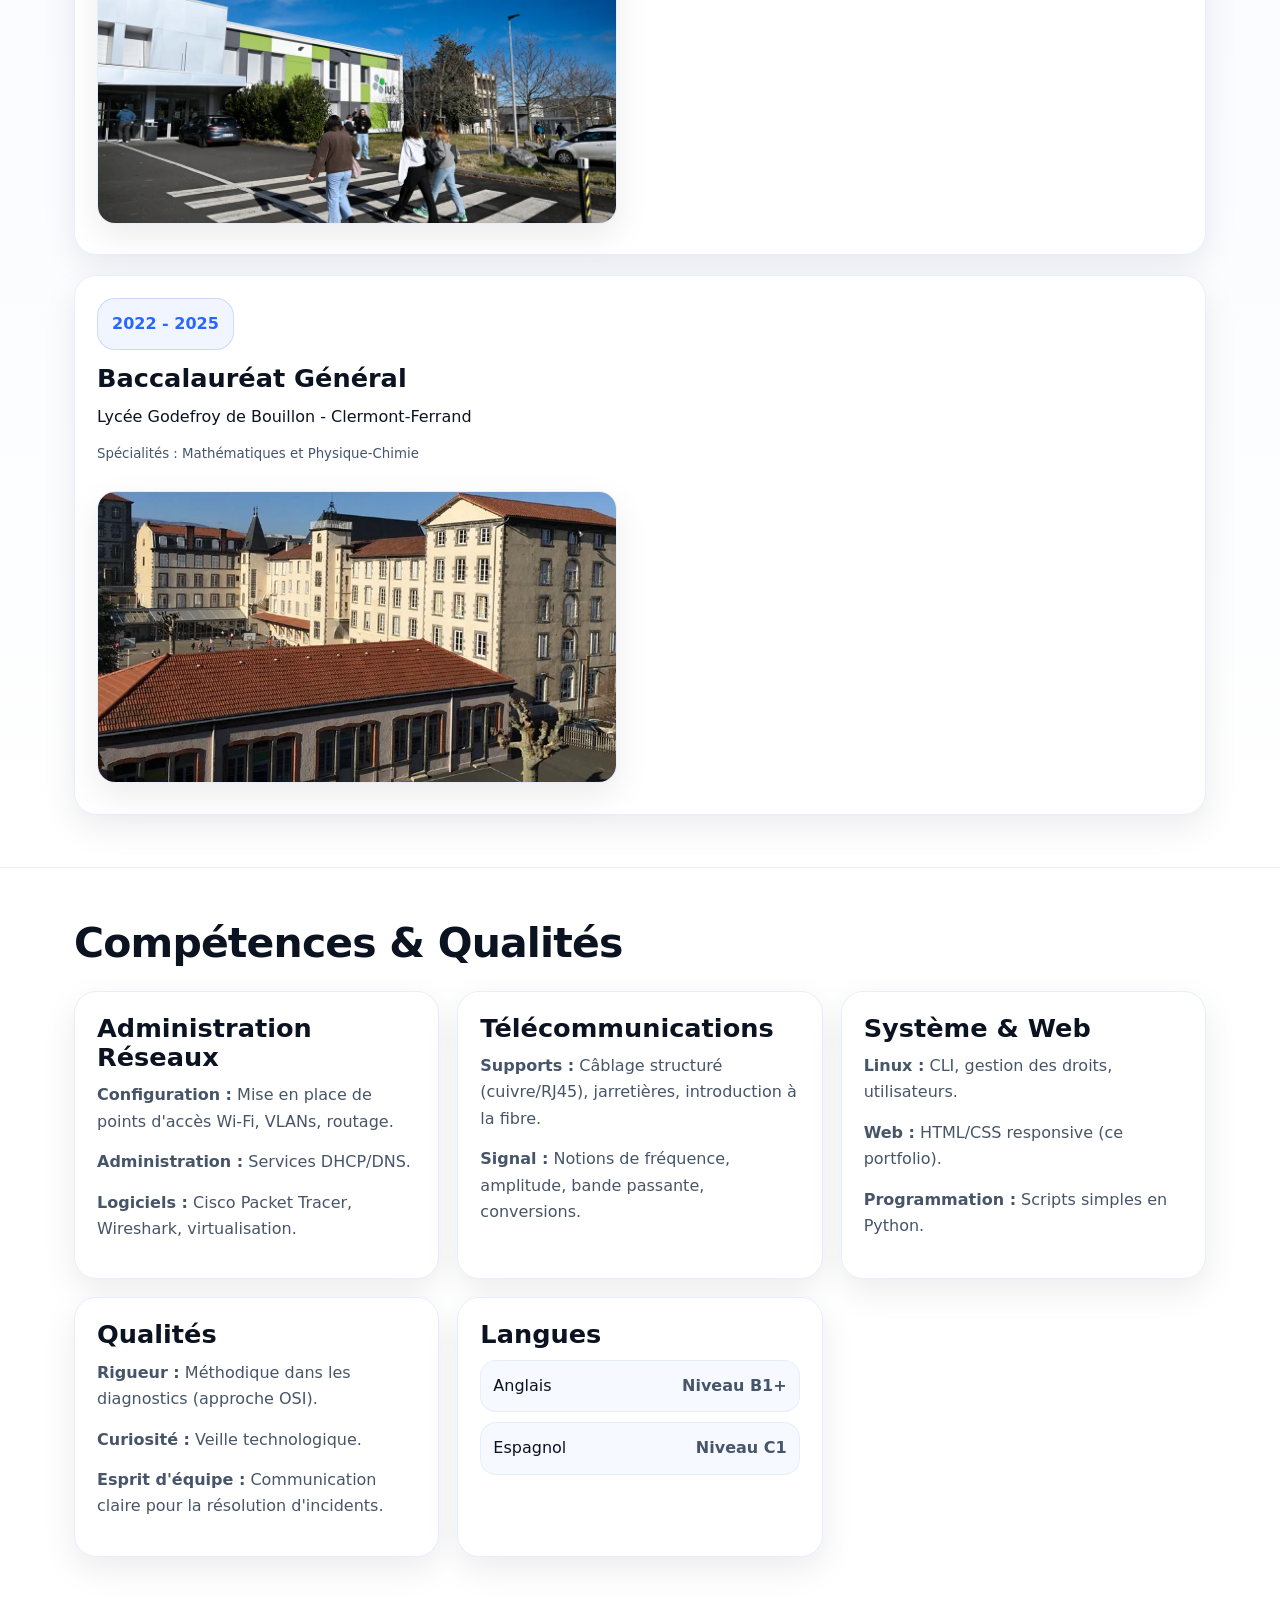
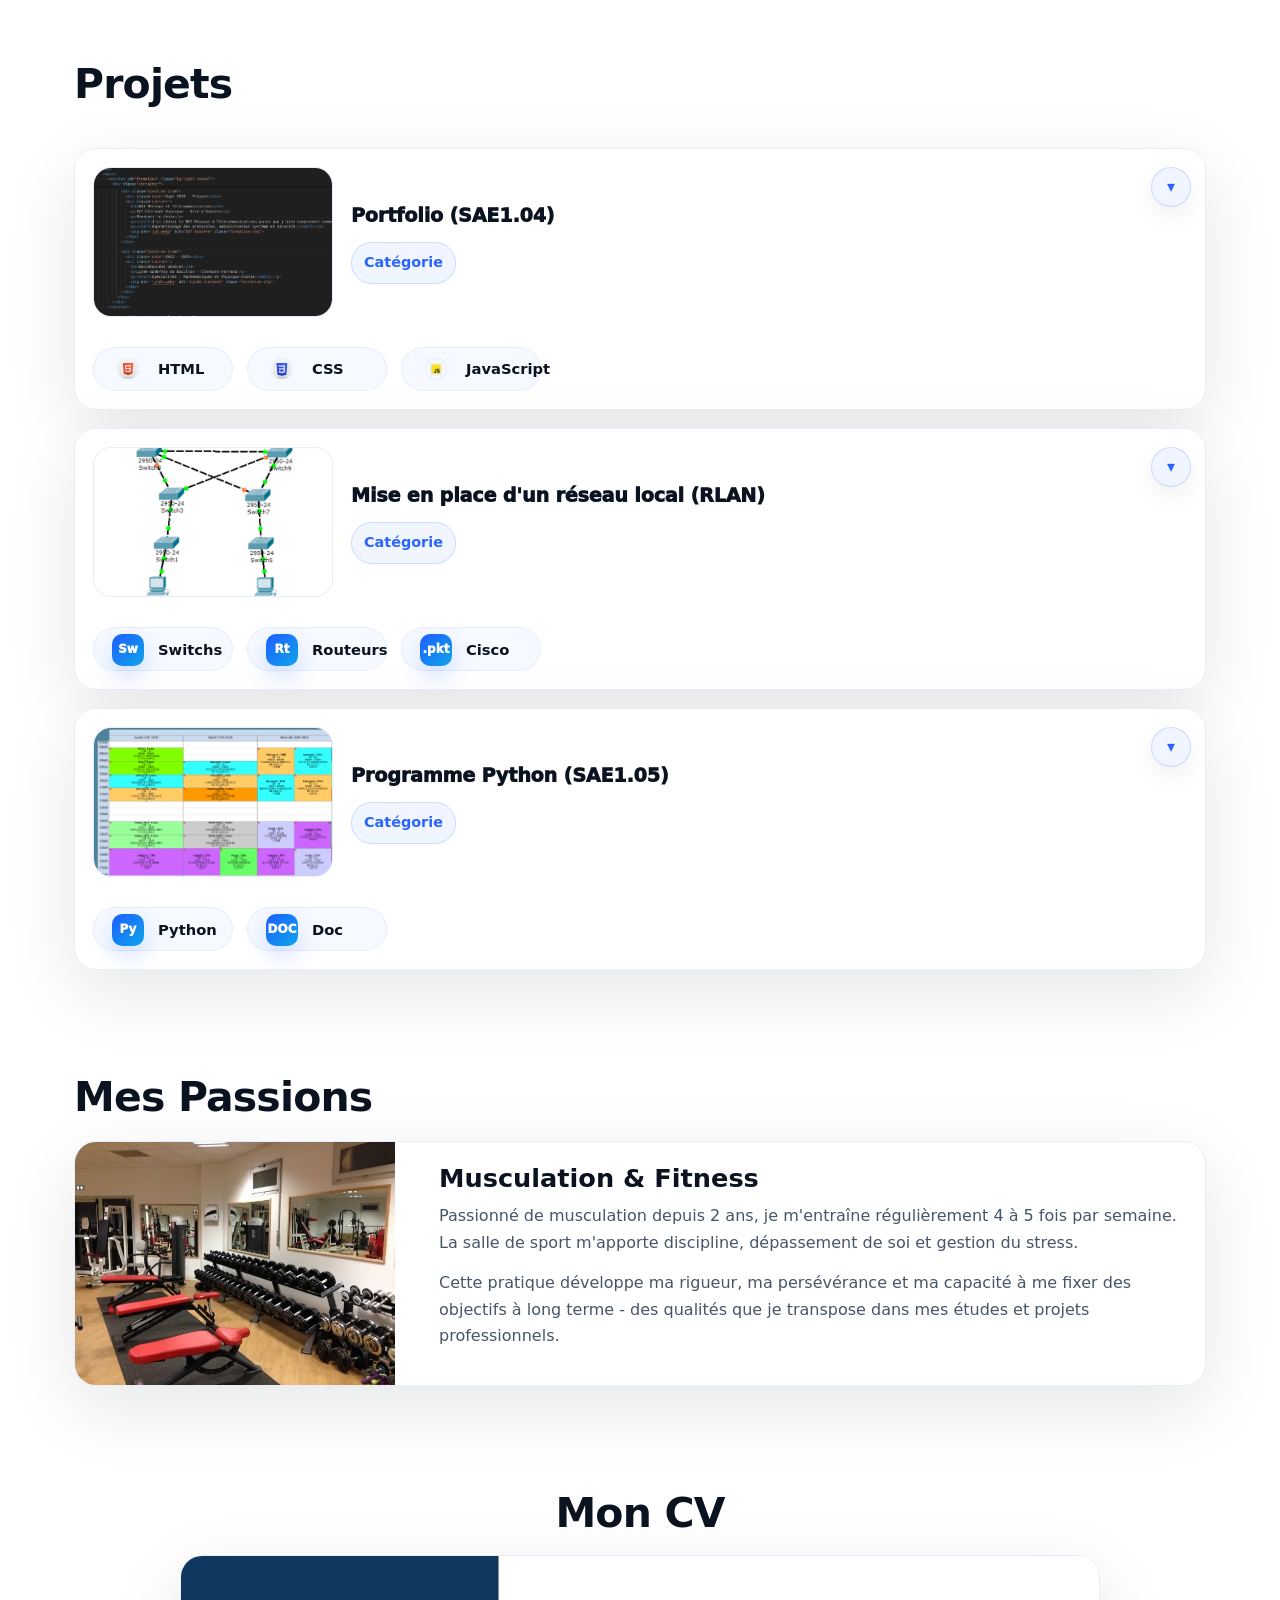
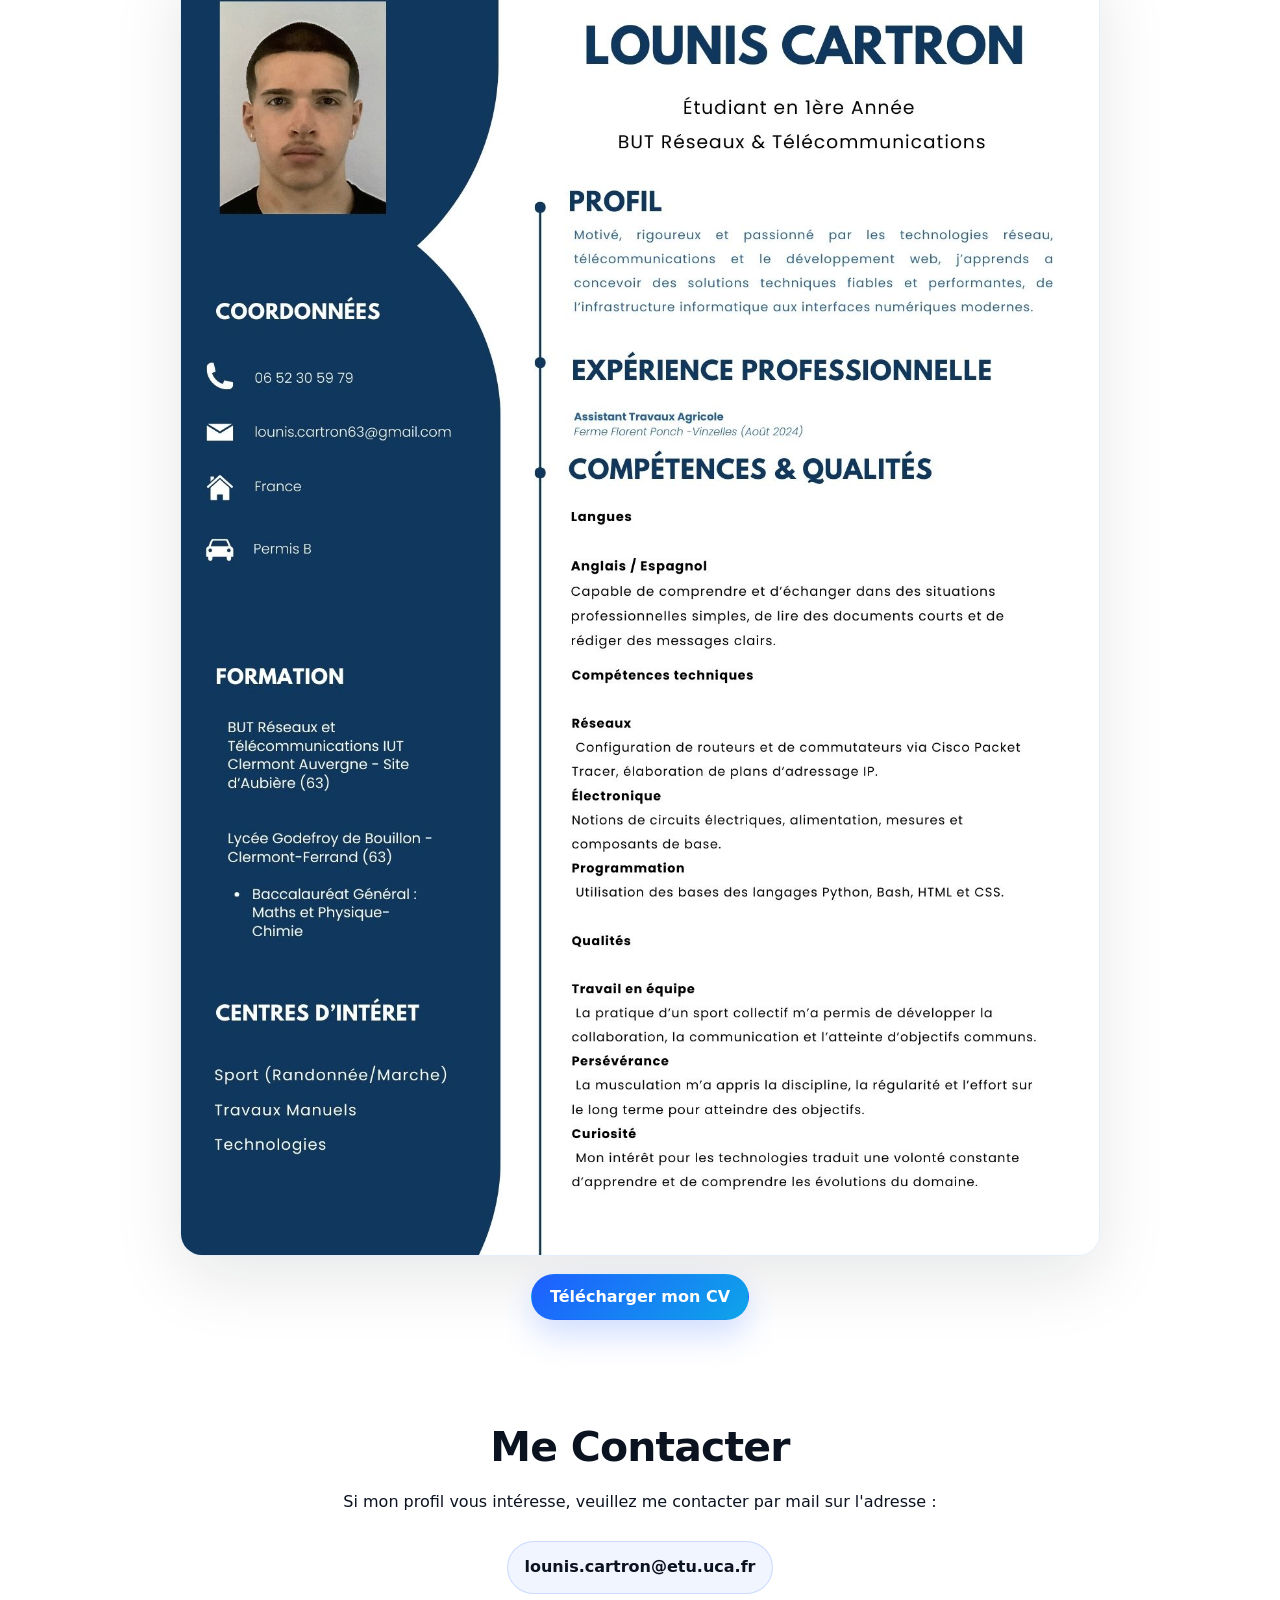
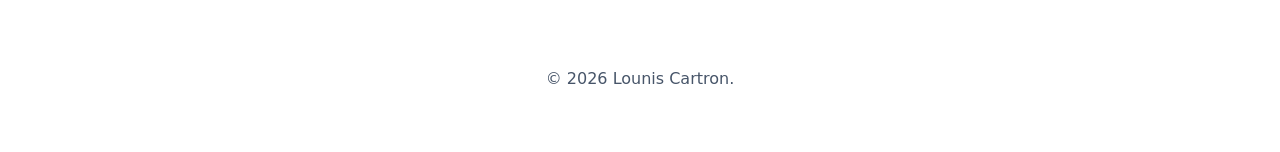
==== commit d05997de: "Update index.html" ====
--- a/index.html
+++ b/index.html
@@ -101,7 +101,7 @@
               <h3>BUT Réseaux et Télécommunications</h3>
               <p>IUT Clermont Auvergne - Site d'Aubière</p>
               <p>Pourquoi ce choix</p>
-              <p><small>J'ai choisi le BUT Réseaux & Télécommunications parce que je suis passionné(e) par le fonctionnement des systèmes et la façon dont ils communiquent entre eux. Je souhaite aussi développer des compétences techniques solides et très recherchées dans un domaine en constante évolution, comme l protocoles, l'administration système ou encore la sécurité. </small></p>
+              <p><small>J’ai choisi le BUT Réseaux & Télécommunications parce que je suis passionné(e) par le fonctionnement des systèmes informatiques et par la manière dont ils communiquent entre eux. Je souhaite développer des compétences techniques solides et recherchées dans un domaine en constante évolution, notamment en protocoles réseaux, en administration système et en sécurité informatique.</small></p>
               <p><small>Apprentissage des protocoles, administration système et sécurité.</small></p>
               <img src="img/iut.webp" alt="IUT Aubière" class="formation-img">
             </div>
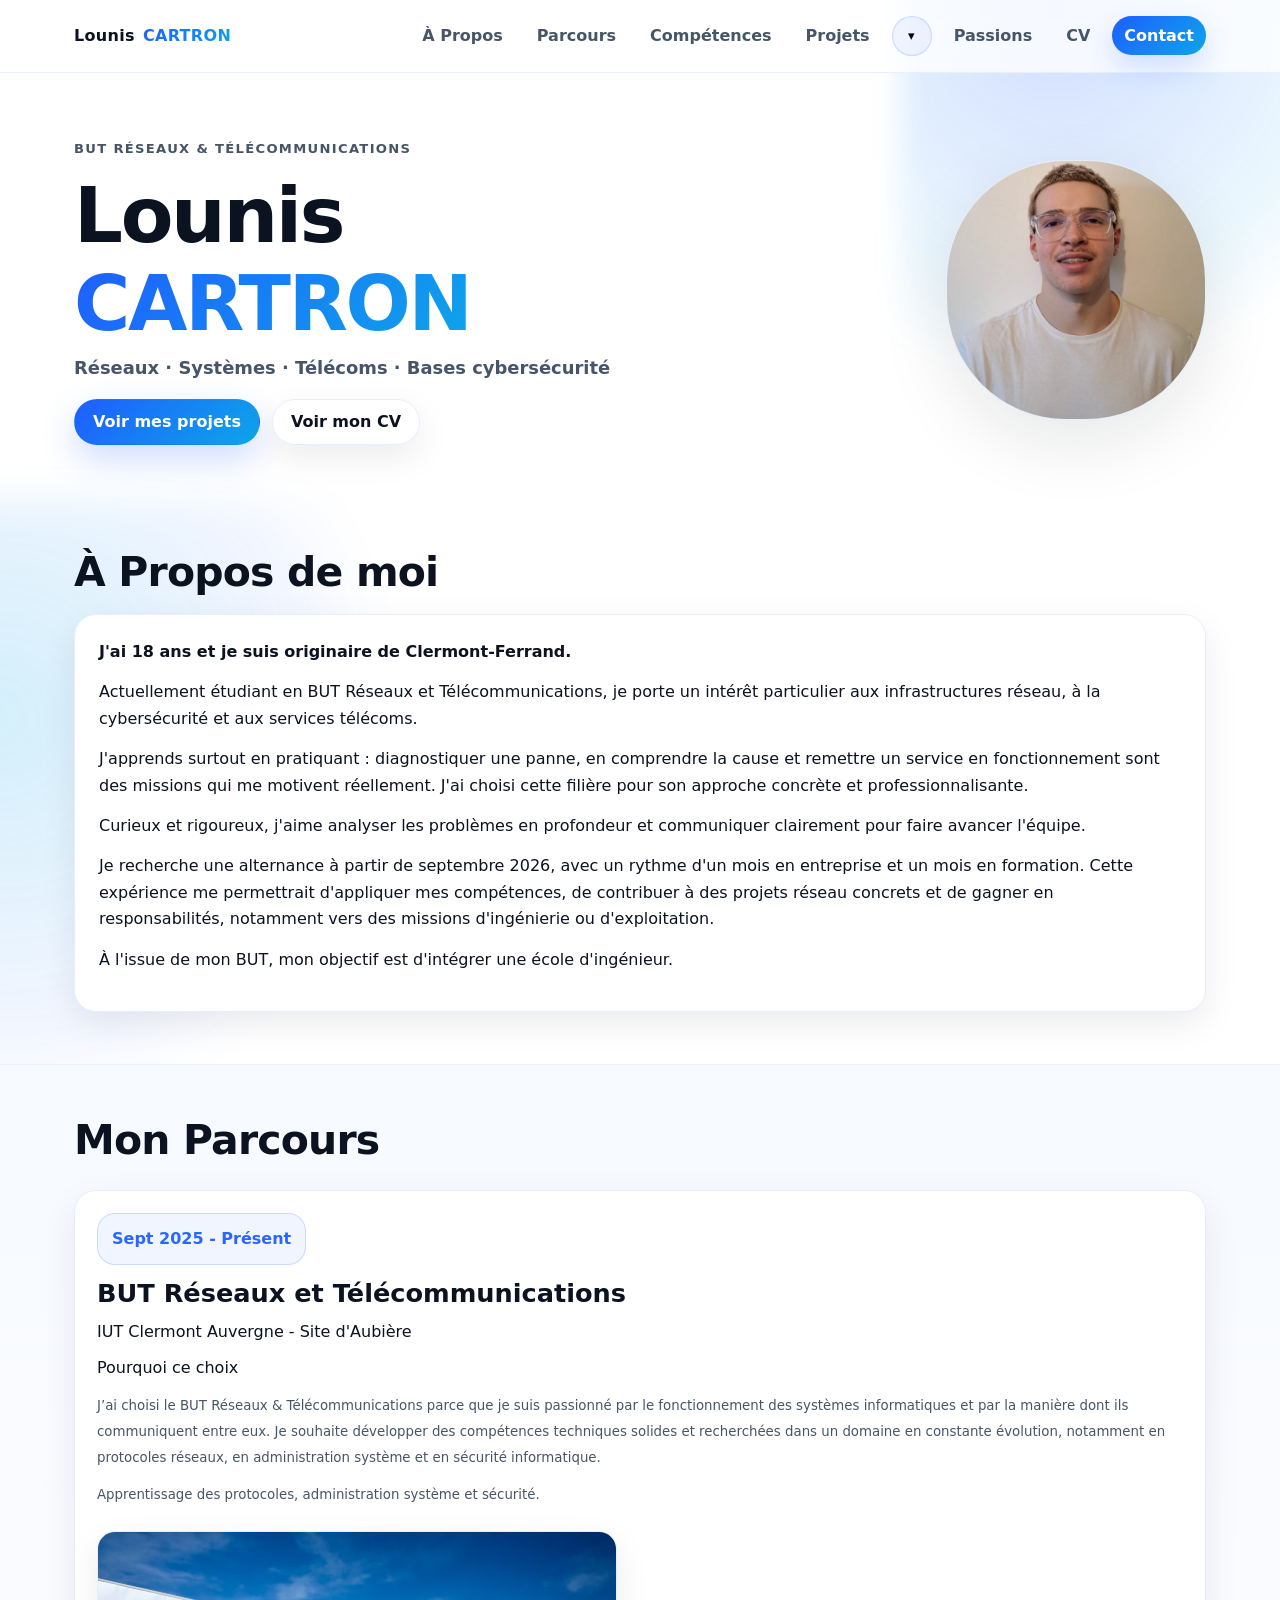
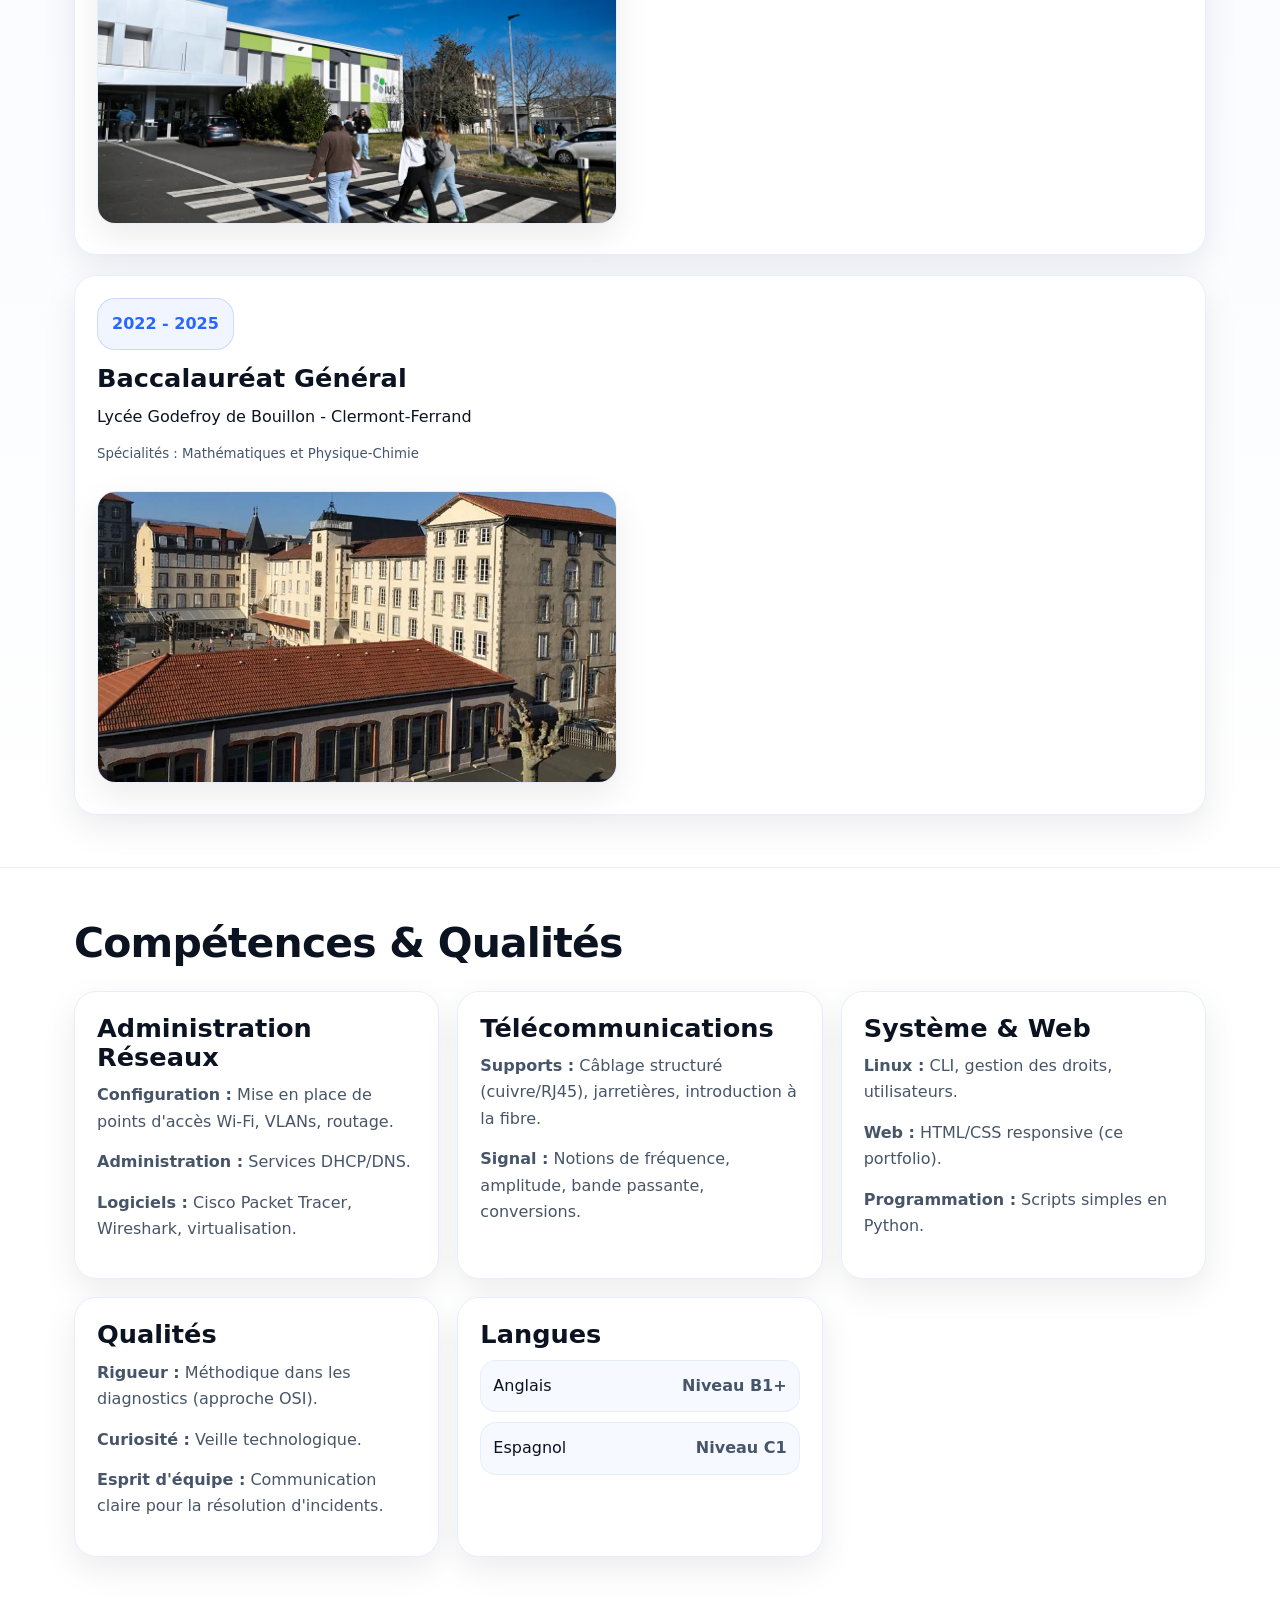
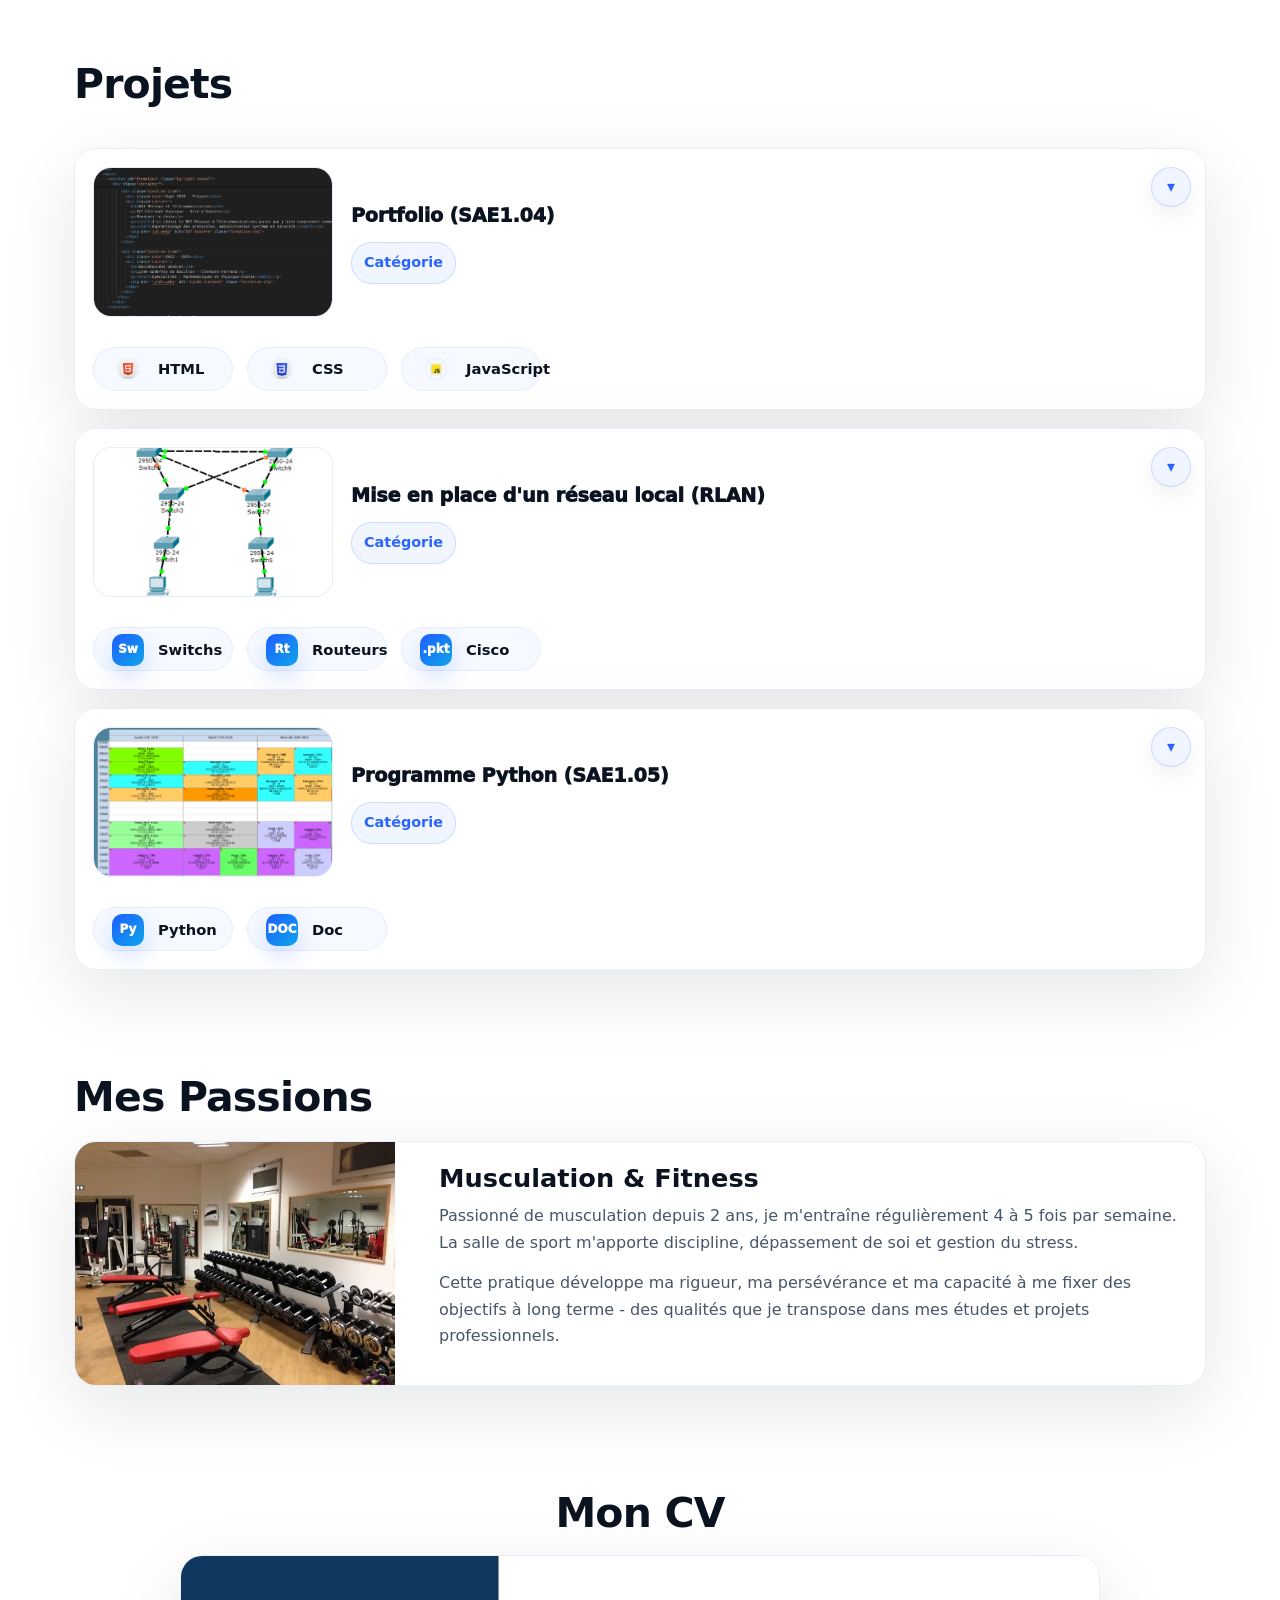
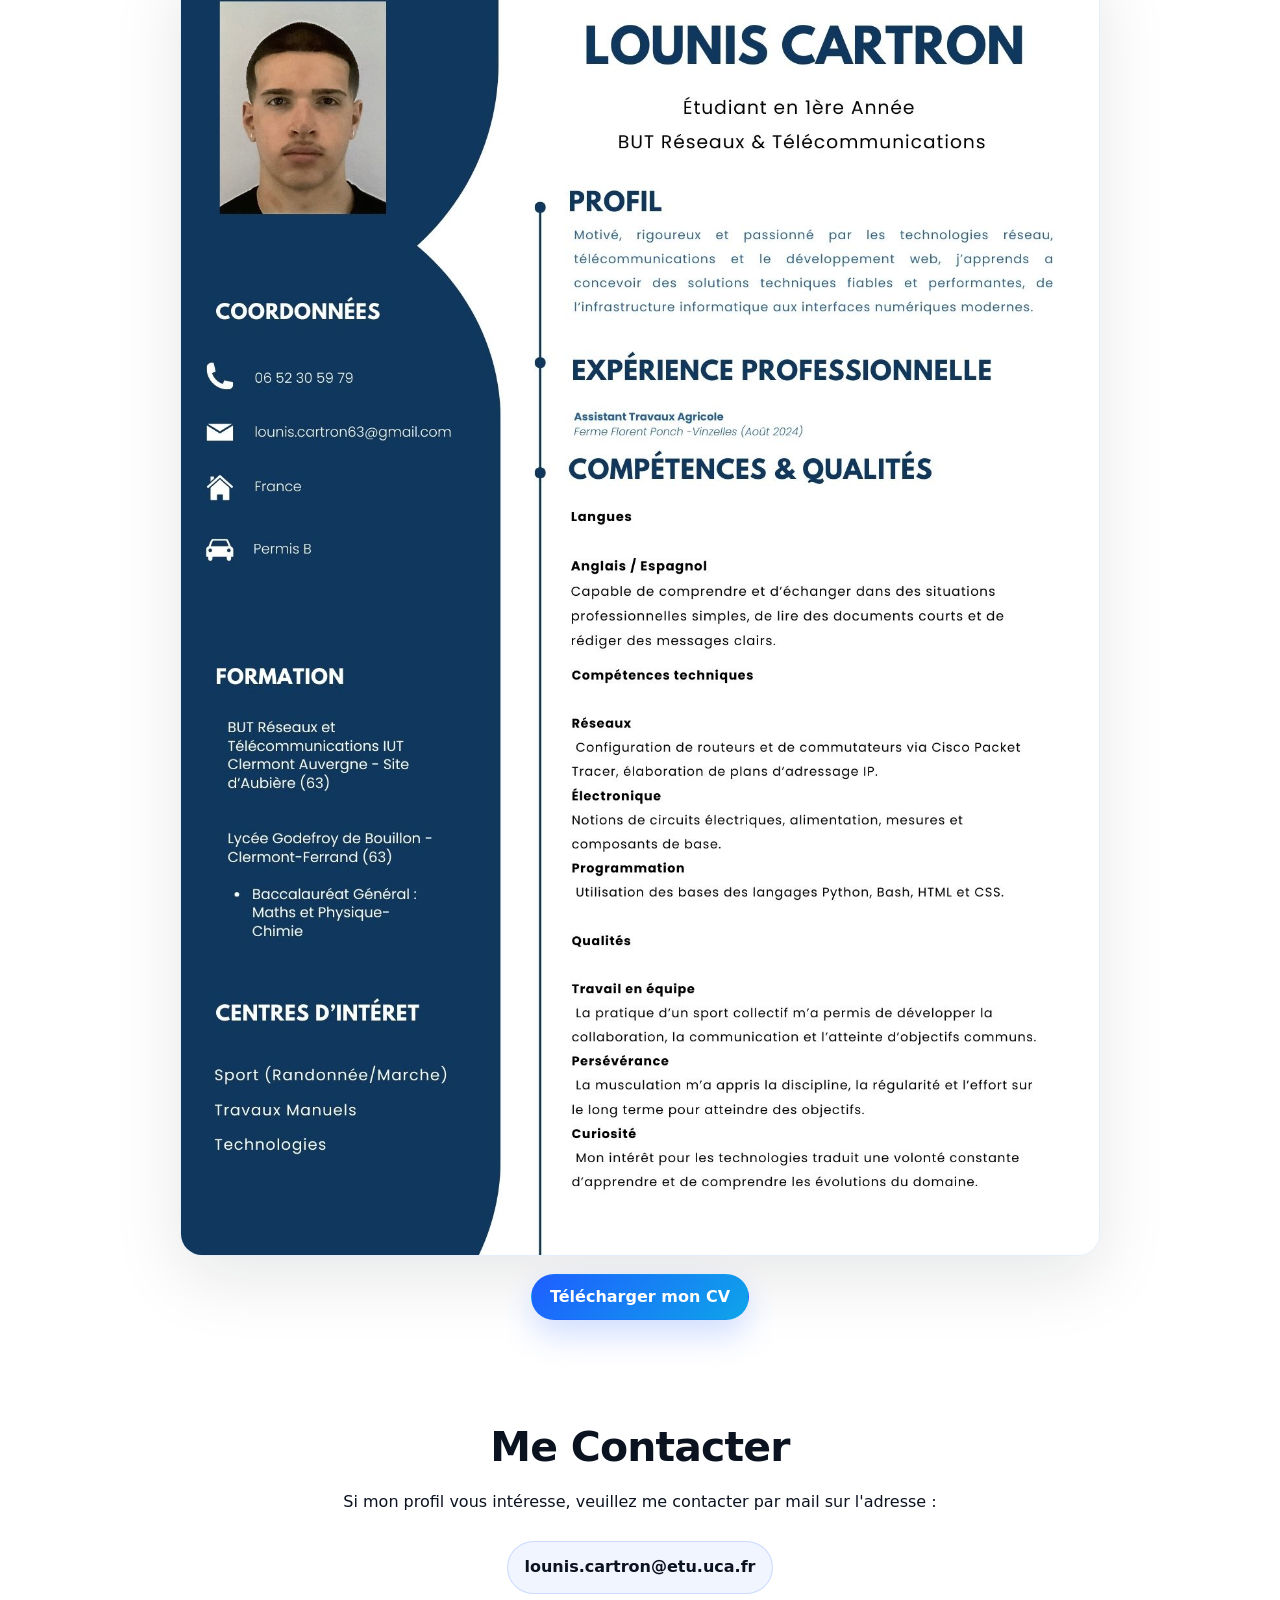
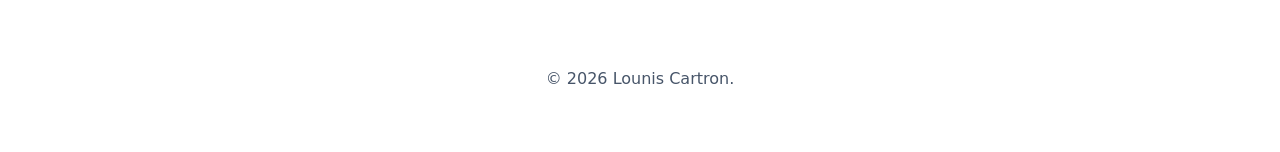
==== commit b0d91140: "Update index.html" ====
--- a/index.html
+++ b/index.html
@@ -101,7 +101,7 @@
               <h3>BUT Réseaux et Télécommunications</h3>
               <p>IUT Clermont Auvergne - Site d'Aubière</p>
               <p>Pourquoi ce choix</p>
-              <p><small>J’ai choisi le BUT Réseaux & Télécommunications parce que je suis passionné(e) par le fonctionnement des systèmes informatiques et par la manière dont ils communiquent entre eux. Je souhaite développer des compétences techniques solides et recherchées dans un domaine en constante évolution, notamment en protocoles réseaux, en administration système et en sécurité informatique.</small></p>
+              <p><small>J’ai choisi le BUT Réseaux & Télécommunications parce que je suis passionné par le fonctionnement des systèmes informatiques et par la manière dont ils communiquent entre eux. Je souhaite développer des compétences techniques solides et recherchées dans un domaine en constante évolution, notamment en protocoles réseaux, en administration système et en sécurité informatique.</small></p>
               <p><small>Apprentissage des protocoles, administration système et sécurité.</small></p>
               <img src="img/iut.webp" alt="IUT Aubière" class="formation-img">
             </div>
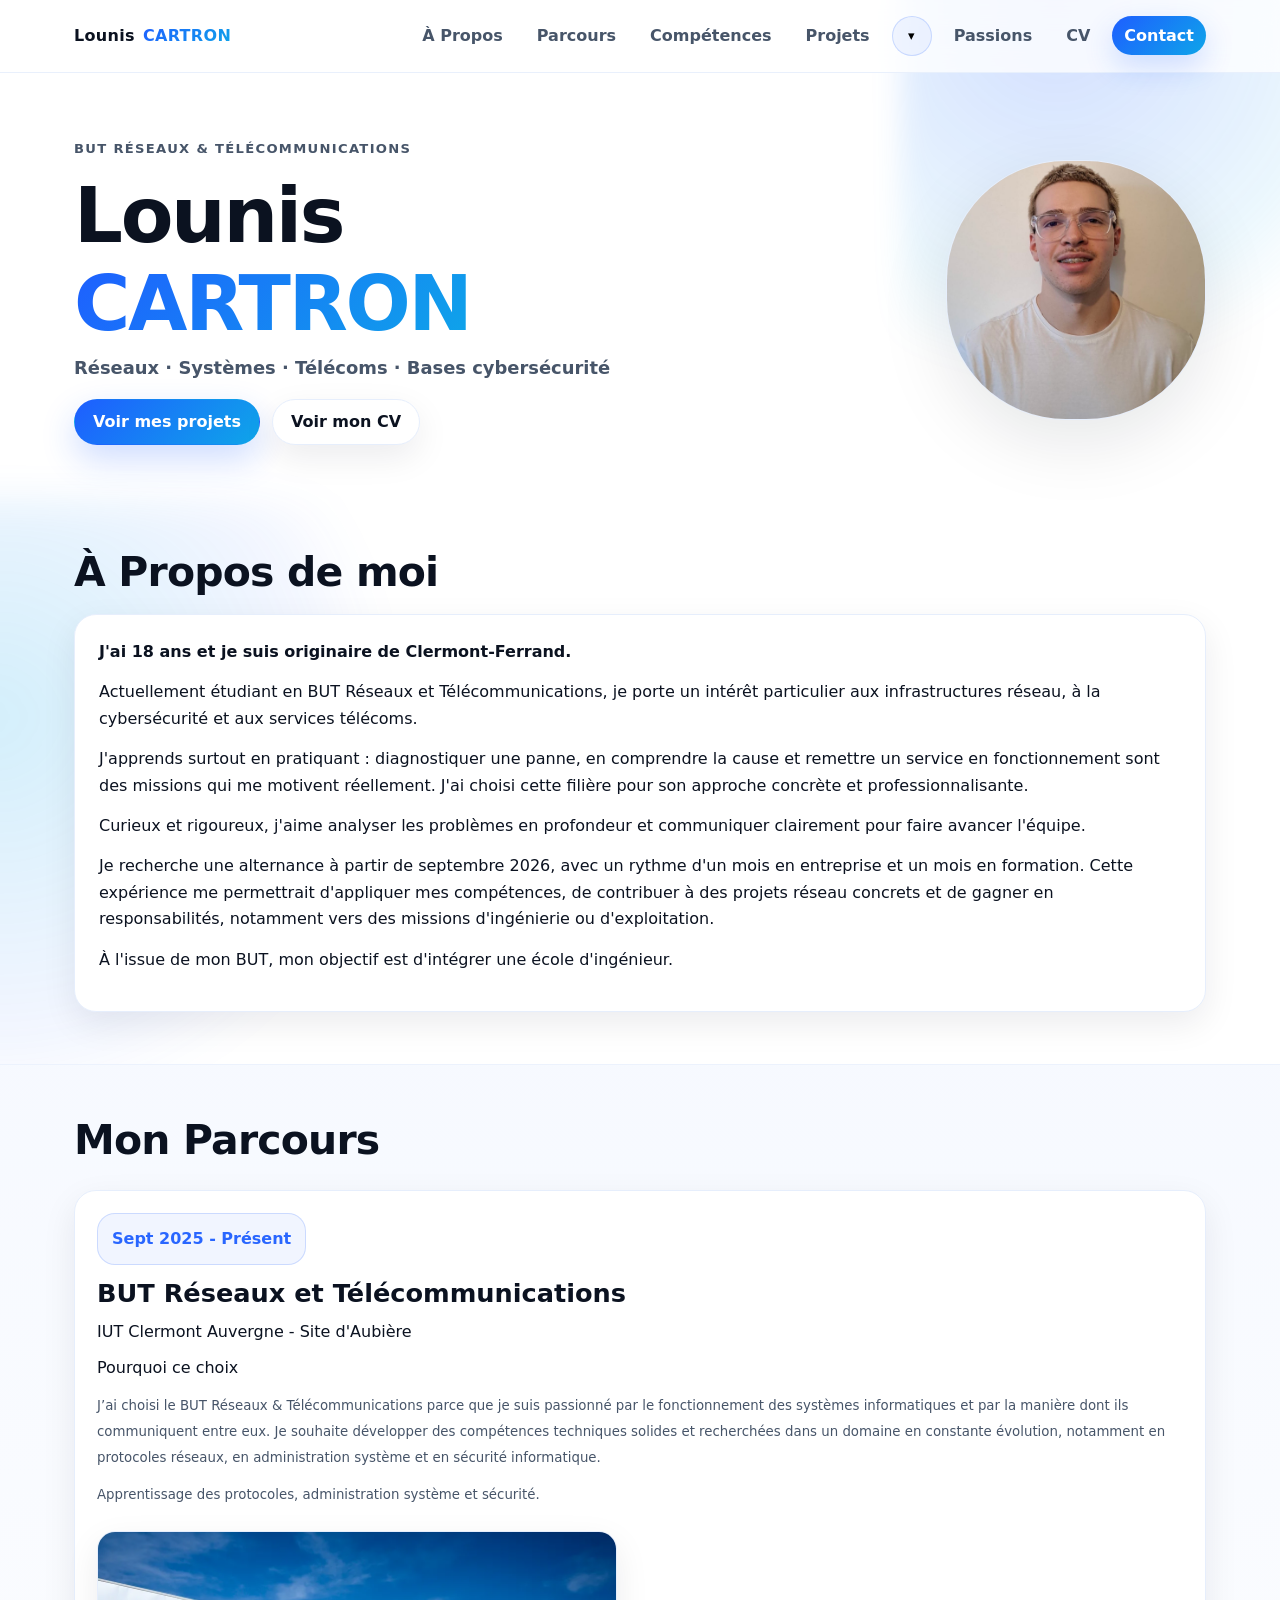
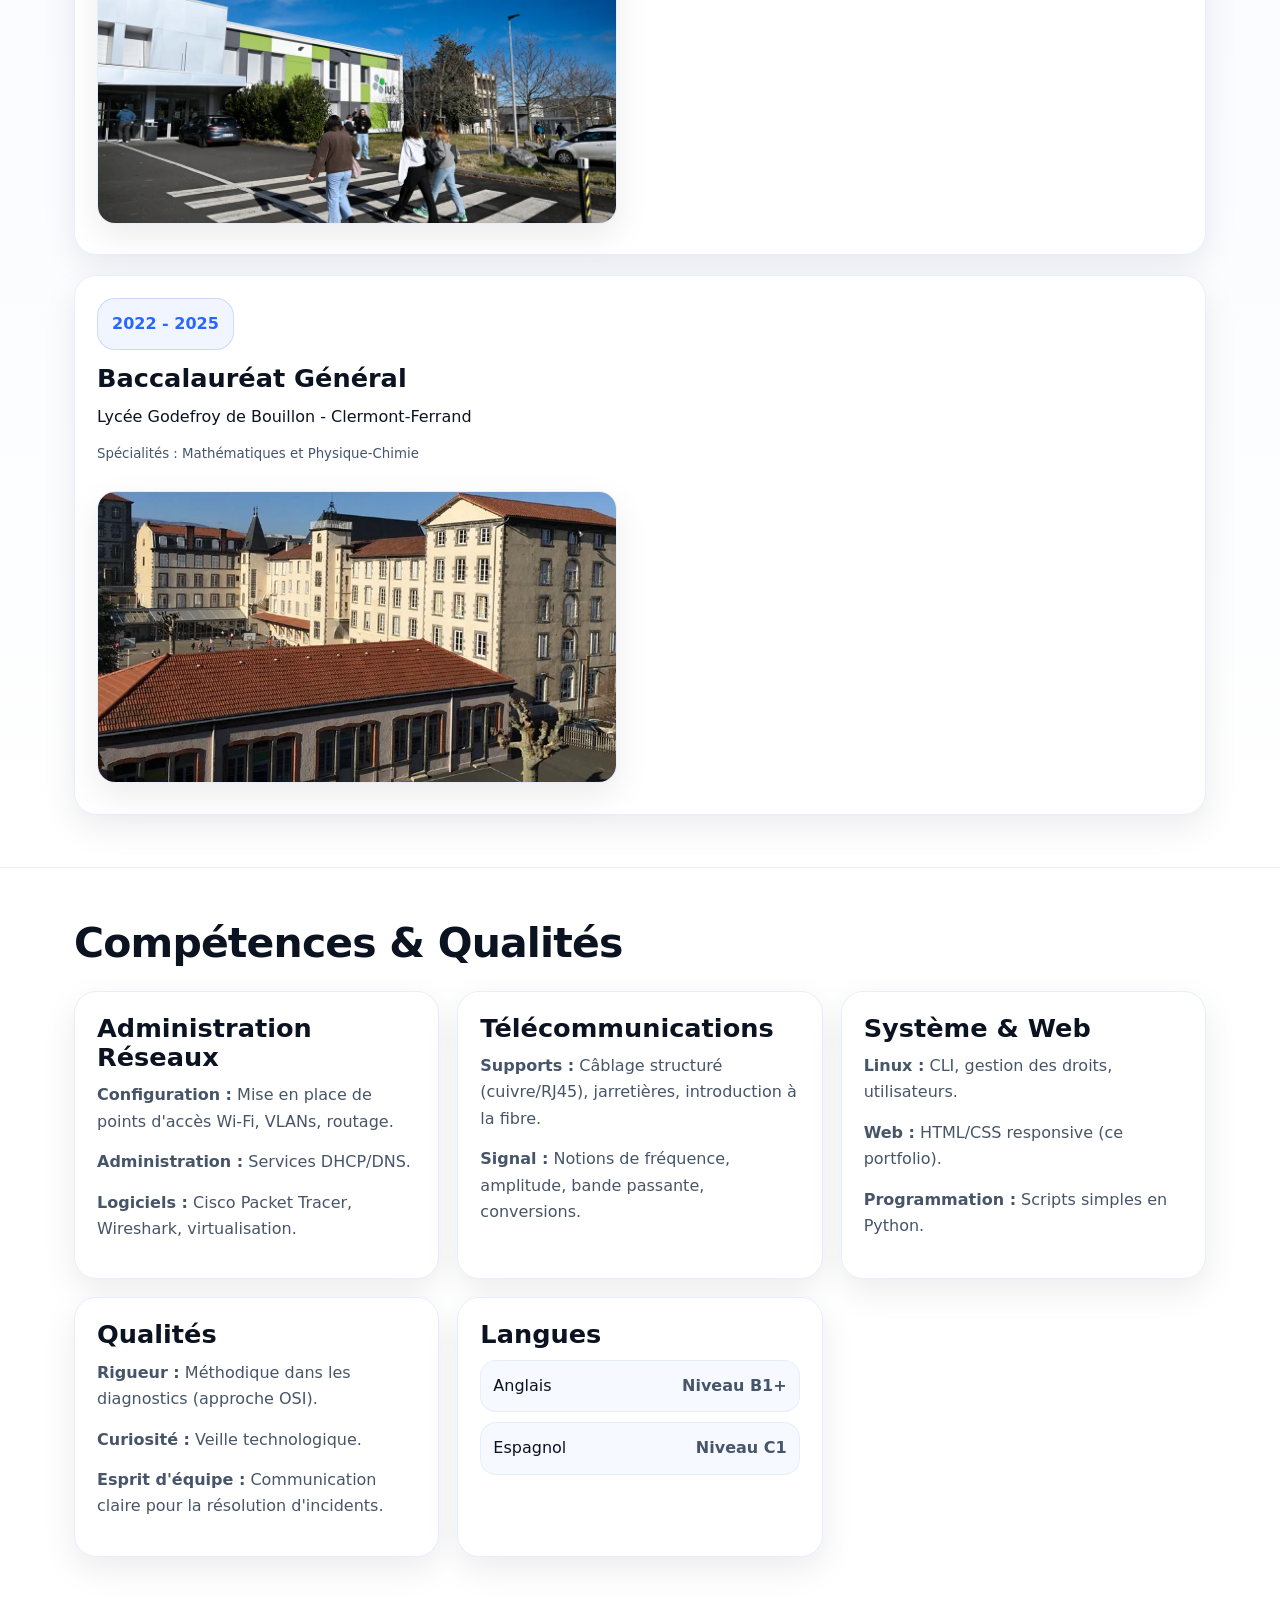
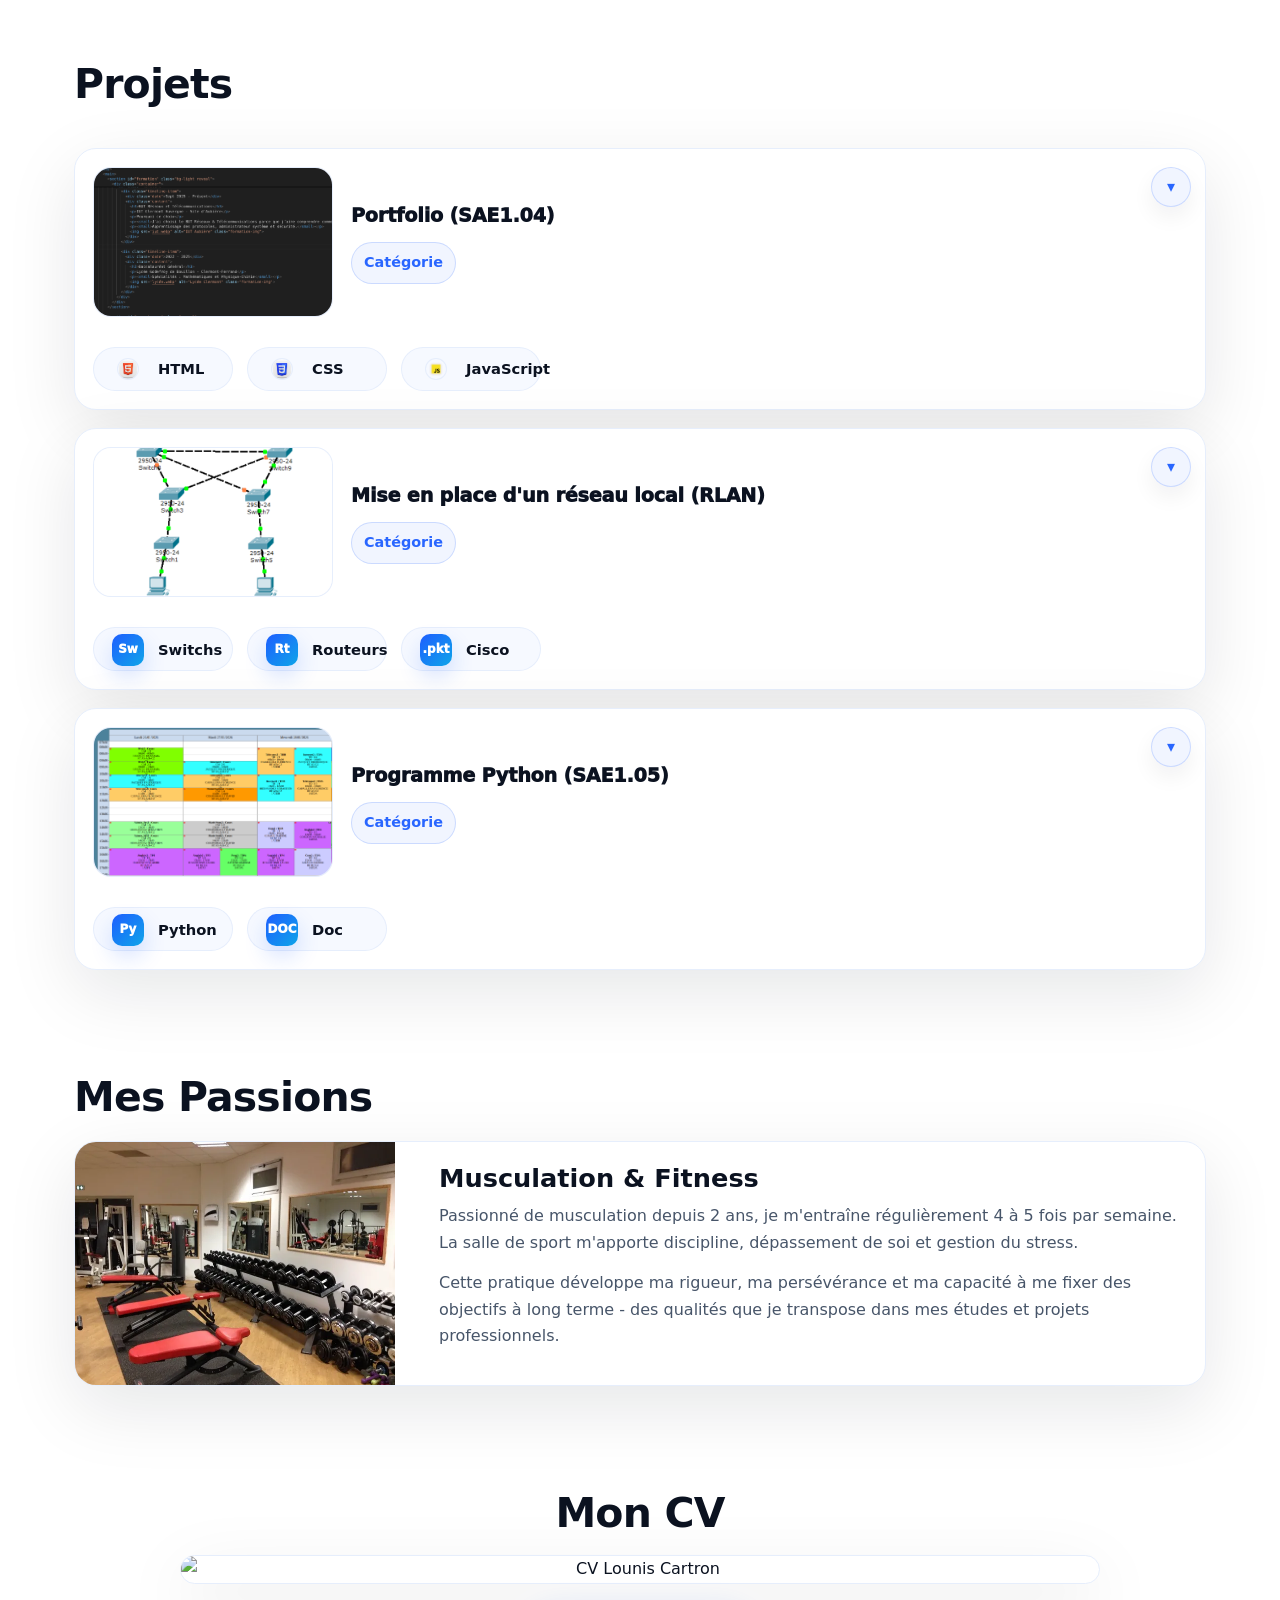
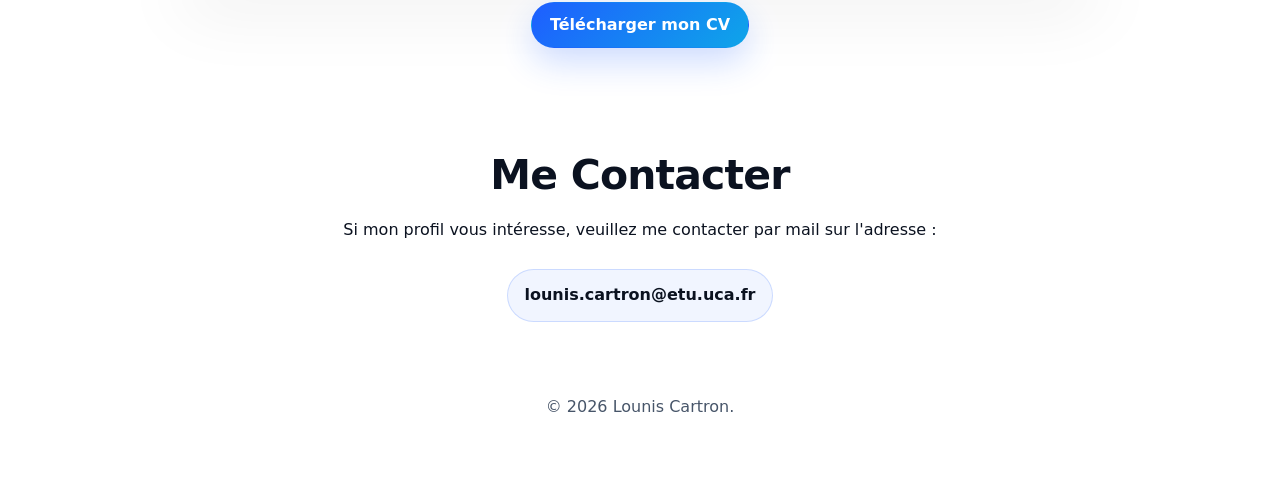
==== commit f3501013: "Replace CV image with PNG version" ====
--- a/index.html
+++ b/index.html
@@ -452,7 +452,7 @@
         <h2 class="section-title">Mon CV</h2>
 
         <div class="cv-place-holder">
-          <img src="img/image cv.jpg" alt="CV Lounis Cartron">
+          <img src="img/image cv.png" alt="CV Lounis Cartron">
         </div>
 
         <div class="cv-actions">
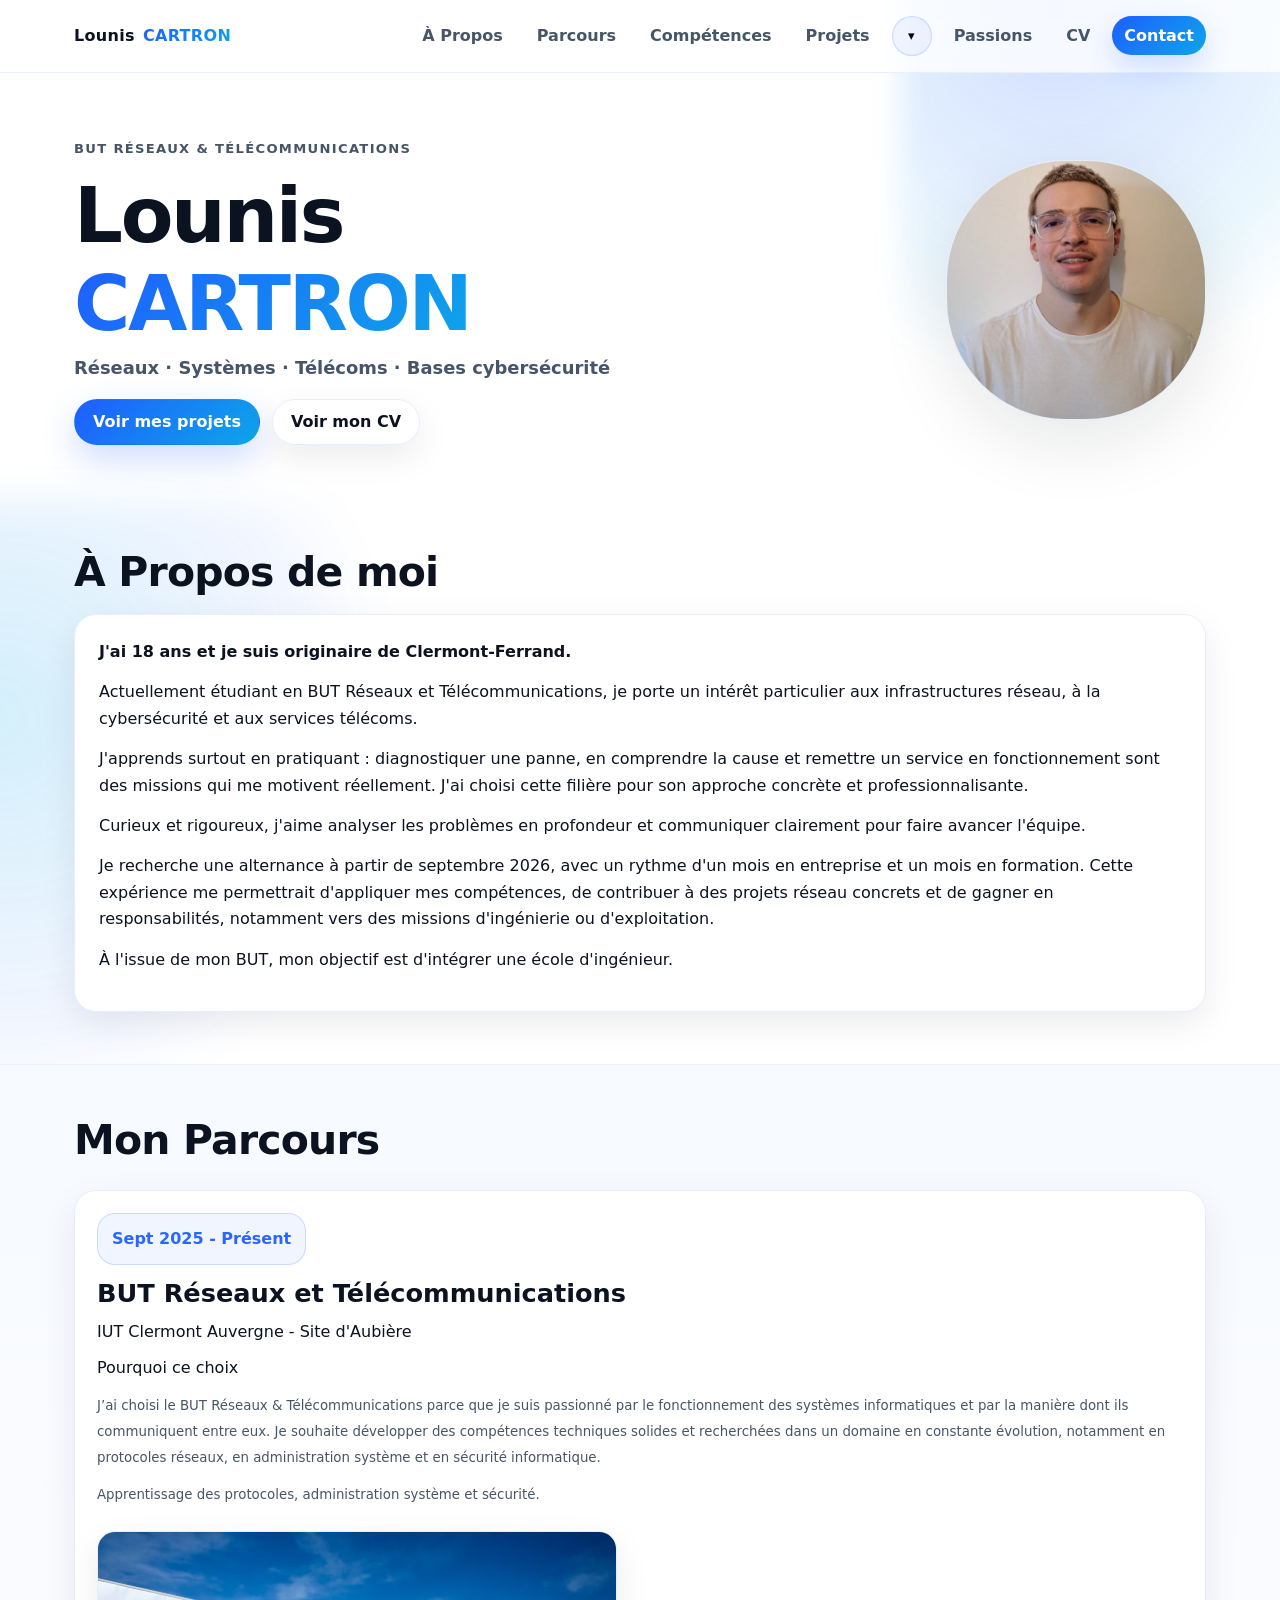
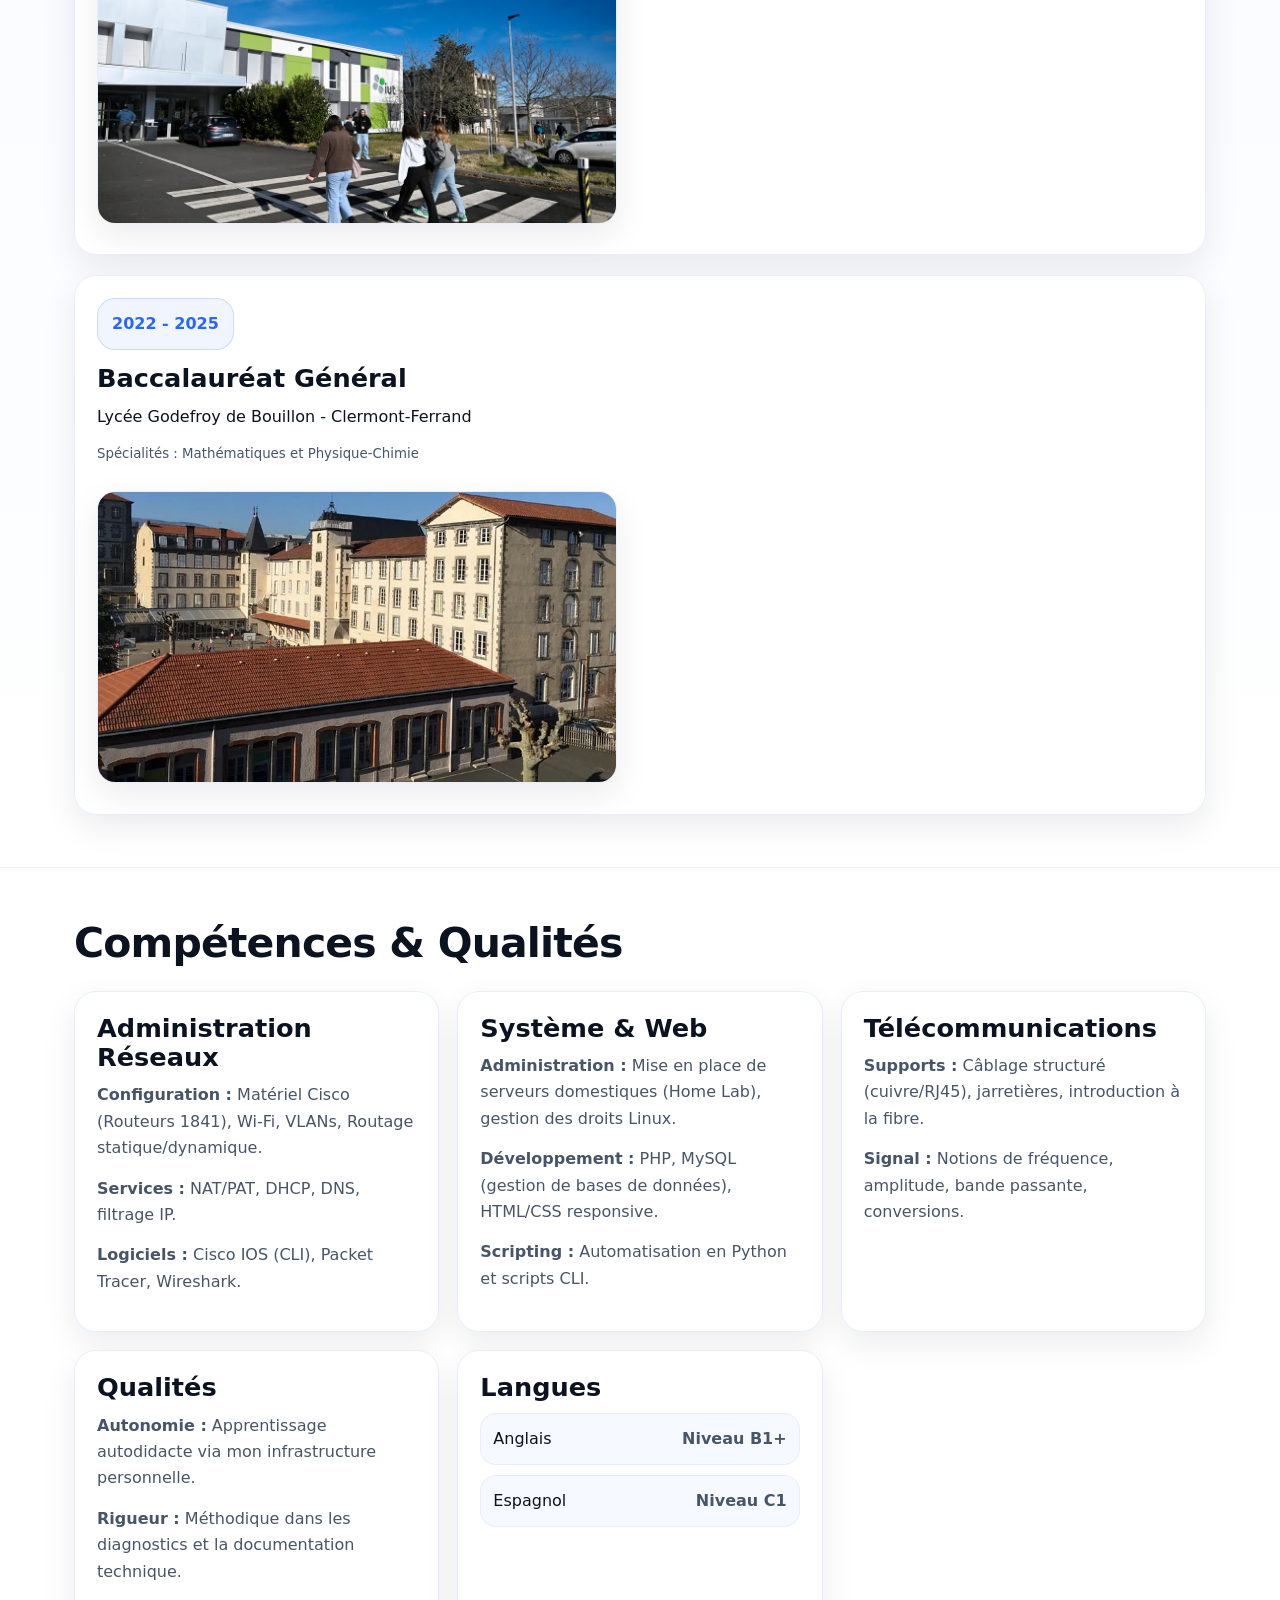
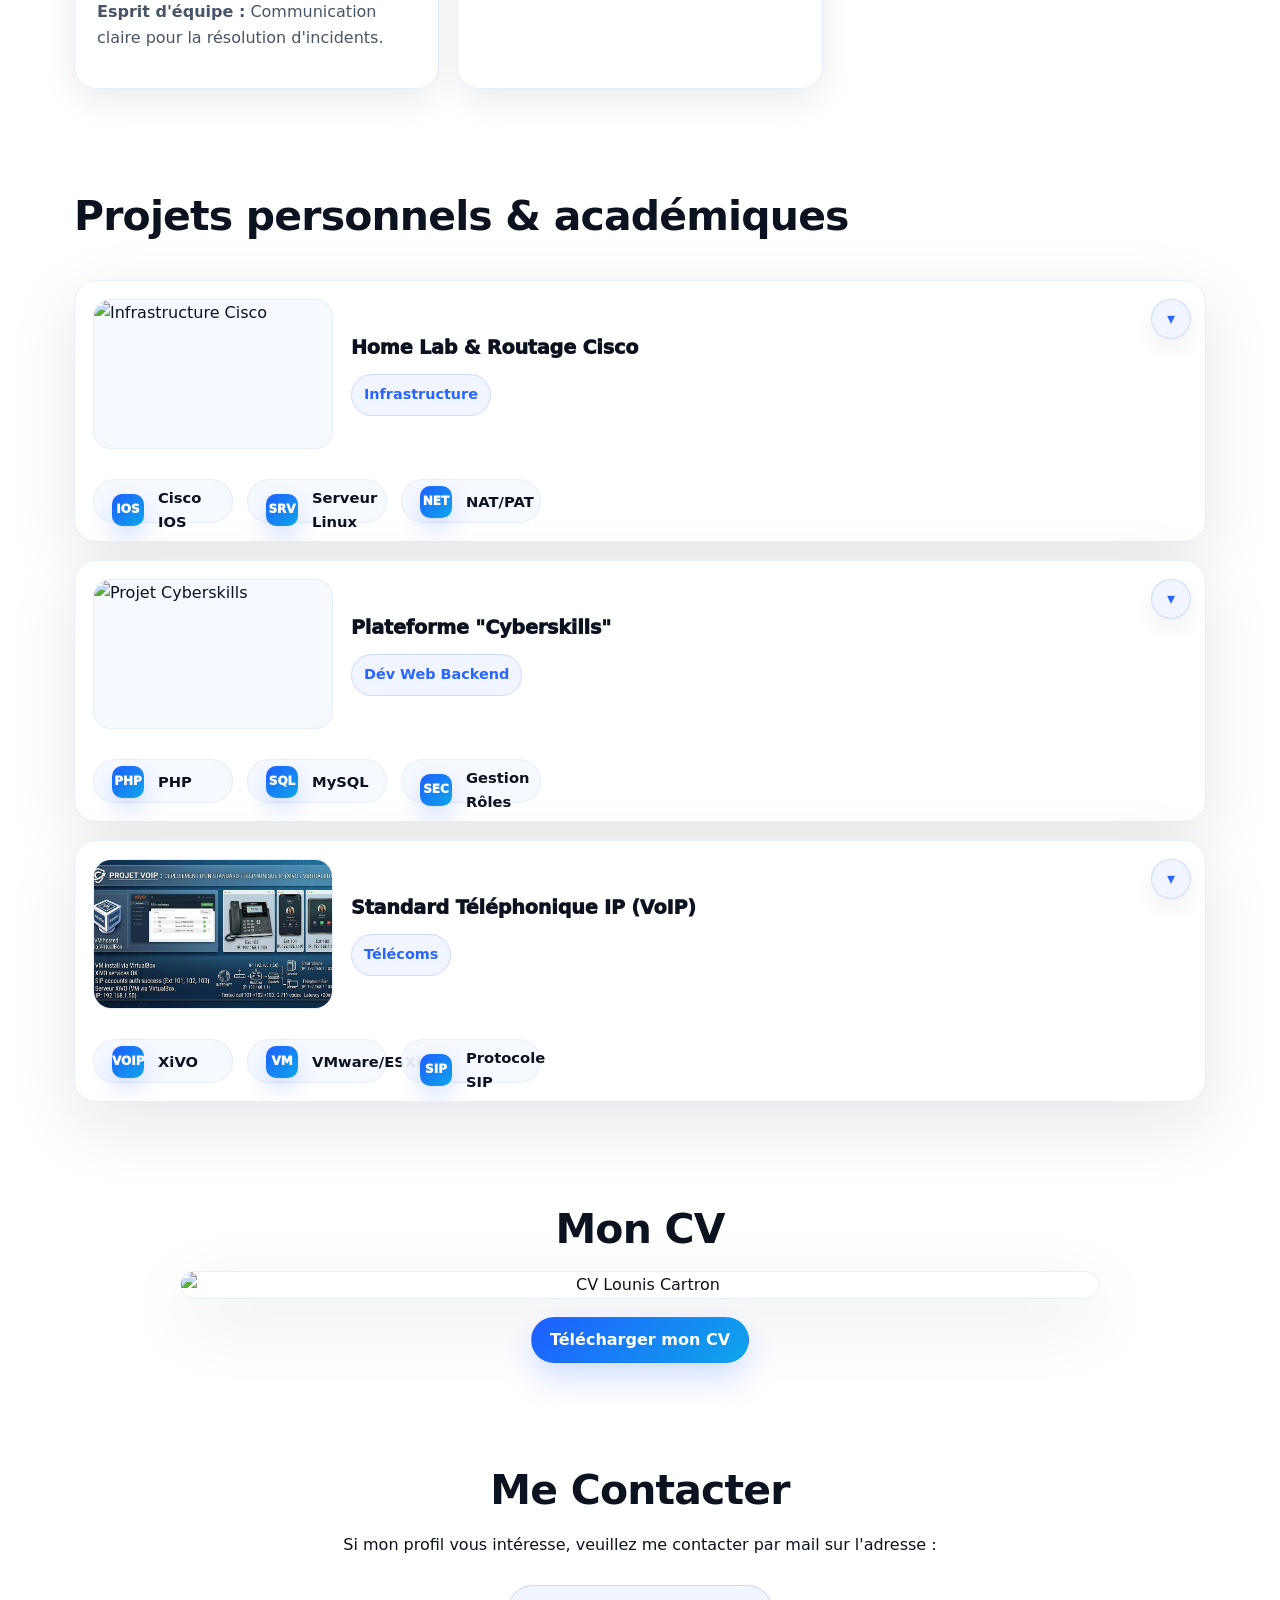
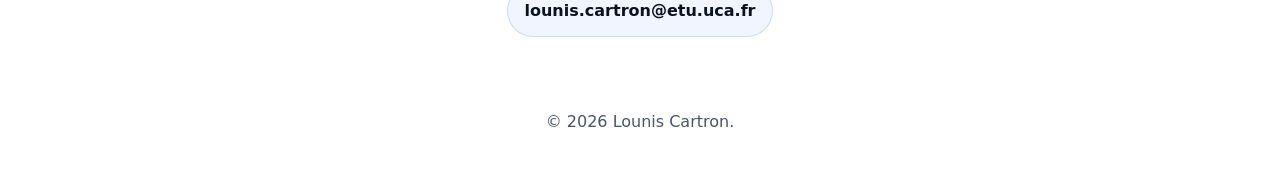
==== commit 85c5377b: "commit" ====
--- a/index.html
+++ b/index.html
@@ -120,6 +120,8 @@
       </div>
     </section>
 
+    <!-- Remplace la section #competences et #projects par ce bloc dans ton index.html -->
+
     <section id="competences" class="reveal">
       <div class="container">
         <h2 class="section-title">Compétences & Qualités</h2>
@@ -127,9 +129,16 @@
         <div class="skills-grid">
           <article class="skill-card">
             <h3>Administration Réseaux</h3>
-            <p class="skill-detail"><strong>Configuration :</strong> Mise en place de points d'accès Wi‑Fi, VLANs, routage.</p>
-            <p class="skill-detail"><strong>Administration :</strong> Services DHCP/DNS.</p>
-            <p class="skill-detail"><strong>Logiciels :</strong> Cisco Packet Tracer, Wireshark, virtualisation.</p>
+            <p class="skill-detail"><strong>Configuration :</strong> Matériel Cisco (Routeurs 1841), Wi‑Fi, VLANs, Routage statique/dynamique.</p>
+            <p class="skill-detail"><strong>Services :</strong> NAT/PAT, DHCP, DNS, filtrage IP.</p>
+            <p class="skill-detail"><strong>Logiciels :</strong> Cisco IOS (CLI), Packet Tracer, Wireshark.</p>
+          </article>
+
+          <article class="skill-card">
+            <h3>Système & Web</h3>
+            <p class="skill-detail"><strong>Administration :</strong> Mise en place de serveurs domestiques (Home Lab), gestion des droits Linux.</p>
+            <p class="skill-detail"><strong>Développement :</strong> PHP, MySQL (gestion de bases de données), HTML/CSS responsive.</p>
+            <p class="skill-detail"><strong>Scripting :</strong> Automatisation en Python et scripts CLI.</p>
           </article>
 
           <article class="skill-card">
@@ -139,16 +148,9 @@
           </article>
 
           <article class="skill-card">
-            <h3>Système & Web</h3>
-            <p class="skill-detail"><strong>Linux :</strong> CLI, gestion des droits, utilisateurs.</p>
-            <p class="skill-detail"><strong>Web :</strong> HTML/CSS responsive (ce portfolio).</p>
-            <p class="skill-detail"><strong>Programmation :</strong> Scripts simples en Python.</p>
-          </article>
-
-          <article class="skill-card">
             <h3>Qualités</h3>
-            <p class="skill-detail"><strong>Rigueur :</strong> Méthodique dans les diagnostics (approche OSI).</p>
-            <p class="skill-detail"><strong>Curiosité :</strong> Veille technologique.</p>
+            <p class="skill-detail"><strong>Autonomie :</strong> Apprentissage autodidacte via mon infrastructure personnelle.</p>
+            <p class="skill-detail"><strong>Rigueur :</strong> Méthodique dans les diagnostics et la documentation technique.</p>
             <p class="skill-detail"><strong>Esprit d'équipe :</strong> Communication claire pour la résolution d'incidents.</p>
           </article>
 
@@ -166,283 +168,129 @@
     <section id="projects" class="reveal">
       <div class="container">
         <div class="section-head">
-          <h2 class="section-title">Projets</h2>
+          <h2 class="section-title">Projets personnels & académiques</h2>
         </div>
 
         <div class="projects-grid">
 
-          <!-- PROJET 1 -->
-          <article class="project-card" id="project-1">
+          <!-- PROJET HOME LAB (NOUVEAU) -->
+          <article class="project-card" id="project-cisco">
             <details class="project-details">
               <summary>
-                <img src="img/Projet1.png" alt="Image projet 1">
-                <div class="summary-title-wrapper" >
-                  <span class="title">Portfolio (SAE1.04)</span>
-                  <span class="badge">Catégorie</span>
-                </div>
-
-                <div class="tool-badges" aria-label="Logiciels utilisés (à ajuster)">
-                  <span class="tool-badge tool-badge--img" title="HTML">
-                    <img src="img/html.webp" alt="HTML">
-                  <span>HTML</span>
-                  </span>
-                  <span class="tool-badge tool-badge--img"  title="CSS">
-                    <img src="img/css.webp" alt="CSS">
-                    <span>CSS</span>
-                  </span>
-                  <span class="tool-badge tool-badge--img" title="JavaScript">
-                    <img src="img/js.webp" alt="JavaScript">
-                    <span>JavaScript</span>
-                  </span>
+                <img src="img/homelab_img.png" alt="Infrastructure Cisco">
+                <div class="summary-title-wrapper">
+                  <span class="title">Home Lab & Routage Cisco</span>
+                  <span class="badge">Infrastructure</span>
+                </div>
+
+                <div class="tool-badges">
+                  <span class="tool-badge" data-ico="IOS" title="Cisco CLI">Cisco IOS</span>
+                  <span class="tool-badge" data-ico="SRV" title="Serveur">Serveur Linux</span>
+                  <span class="tool-badge" data-ico="NET" title="Networking">NAT/PAT</span>
                 </div>
               </summary>
 
               <div class="project-content-inner">
                 <div class="detail-section">
                   <h4>Objectif</h4>
-                  
-                  <p>Créer un portfolio professionnel en HTML/CSS/JS.</p>
-                 
-                </div>
-
-               <div class="detail-section info">
-                  <h4>Contexte</h4>
-                  
-                    <p>Dans le cadre de ma formation en BUT Réseaux & Télécommunications, j'ai réalisé un portfolio personnel pour présenter mes compétences et projets.</p>
-                    <p>L'objectif était de concevoir un site web responsive et professionnel en utilisant HTML, CSS et JavaScript.</p>
-                    <p>Ce projet m'a permis de développer mes compétences en développement web tout en créant un outil de présentation efficace.</p>
-                  
+                  <p>Déployer une infrastructure réseau professionnelle à domicile pour l'auto-apprentissage.</p>
+                </div>
+
                 <div class="detail-section info">
-                  <h4>Étapes</h4>
+                  <h4>Réalisations techniques</h4>
                   <ul>
-                    <li><span>
-                      Planification du contenu et de la structure du site.
-                    </span></li>
-                    <li><span>
-                      Développement du site en HTML/CSS avec des fonctionnalités JavaScript.
-                    </span></li>
-                    <li>
-                      Tests et ajustements pour assurer la compatibilité et la réactivité.
-                    </span></li>
-                  </ul>
-                </div>
-                  
-                <div class="detail-section info">
-                  <h4>Ce que j’ai fait</h4>
-                  <ul>
-                    <li><span>
-                      Conception et développement complet du site web.
-                    </span></li>
-                    <li><span>
-                      Intégration de fonctionnalités interactives avec JavaScript.
-                    </span></li>
-                    <li>
-                      Optimisation pour une expérience utilisateur fluide.
-                    </span></li>
+                    <li>Configuration complète d'un routeur <strong>Cisco 1841</strong> via interface en ligne de commande (CLI).</li>
+                    <li>Mise en place de l'accès Internet avec translation d'adresses (<strong>NAT/PAT</strong>) et sécurisation des accès distants.</li>
+                    <li>Installation et administration d'un serveur Linux personnel pour l'hébergement de services locaux.</li>
                   </ul>
                 </div>
 
                 <div class="detail-section results">
                   <h4>Résultats</h4>
-                  <div class="results-grid">
-                    <div class="placeholder-lines" aria-hidden="true">
-                      <p>Le portfolio est désormais en ligne et sert de vitrine professionnelle.</p>
-                    
-                      <p>Il a reçu des retours positifs pour son design et sa fonctionnalité.</p>
-
-                      <p>Ce projet a renforcé mes compétences en développement web et m'a permis de créer un outil précieux pour ma carrière.</p>
-                    </div>
-                    <div class="results-media">
-                    </div>
-                  </div>
+                  <p>Environnement de test fonctionnel permettant de simuler des pannes réelles et de tester des configurations réseaux avant déploiement.</p>
                 </div>
               </div>
             </details>
           </article>
 
-          <!-- PROJET 2 -->
-          <article class="project-card" id="project-2">
+          <!-- PROJET CYBERSKILLS (NOUVEAU) -->
+          <article class="project-card" id="project-cyberskills">
             <details class="project-details">
               <summary>
-                <img src="img/RLAN.png" alt="Image projet 2">
+                <img src="img/cyberskills_img.png" alt="Projet Cyberskills">
                 <div class="summary-title-wrapper">
-                  <span class="title">Mise en place d'un réseau local (RLAN)</span>
-                  <span class="badge">Catégorie</span>
-                </div>
-
-                <div class="tool-badges" aria-label="Logiciels utilisés (à ajuster)">
-                  <span class="tool-badge" data-ico="Sw" title="Switchs">Switchs</span>
-                  <span class="tool-badge" data-ico="Rt" title="Routeurs">Routeurs</span>
-                  <span class="tool-badge" data-ico=".pkt" title="Cisco">Cisco</span>
+                  <span class="title">Plateforme "Cyberskills"</span>
+                  <span class="badge">Dév Web Backend</span>
+                </div>
+
+                <div class="tool-badges">
+                  <span class="tool-badge" data-ico="PHP" title="PHP">PHP</span>
+                  <span class="tool-badge" data-ico="SQL" title="MySQL">MySQL</span>
+                  <span class="tool-badge" data-ico="SEC" title="Sécurité">Gestion Rôles</span>
                 </div>
               </summary>
 
               <div class="project-content-inner">
                 <div class="detail-section">
                   <h4>Objectif</h4>
-                  <div class="placeholder-lines" aria-hidden="true">
-                    <p>Concevoir et déployer un réseau local fonctionnel.</p>
-                    <p>Développer un réseau local sécurisé et performant.</p>
-                  </div>
+                  <p>Développer une plateforme web dynamique de gestion de compétences en cybersécurité.</p>
                 </div>
 
                 <div class="detail-section info">
-                  <h4>Contexte</h4>
-                  
-                    <p>Dans le cadre de ma formation en BUT Réseaux & Télécommunications, j'ai participé à un projet de mise en place d'un réseau local (RLAN) pour une petite entreprise.</p>
-
-                    <p>L'objectif était de concevoir un réseau fiable, sécurisé et adapté aux besoins de l'entreprise.</p>
-                  
-
-                <div class="detail-section info">
-                  <h4>Étapes</h4>
+                  <h4>Fonctionnalités</h4>
                   <ul>
-                    <li>
-                      Analyse des besoins et conception du réseau.
-                    </li>
-                    <li>
-                      Configuration des équipements réseau (switchs, routeurs).
-                    </li>
-                    <li>
-                      Tests de performance et mise en place des mesures de sécurité.
-                    </li>
-                  </ul>
-                </div>
-
-                <div class="detail-section info">
-                  <h4>Ce que j’ai fait</h4>
-                  <ul>
-                    <li>
-                      Configuration des VLANs et routage inter-VLAN.
-                    </li>
-                    <li>
-                      Mise en place des services DHCP et DNS.
-                    </li>
-                    <li>
-                      Implémentation des règles de sécurité et tests de vulnérabilité.
-                    </li>
+                    <li>Gestion de trois niveaux de privilèges : <strong>Administrateur, Étudiant et Formateur</strong>.</li>
+                    <li>Développement backend en <strong>PHP</strong> avec gestion sécurisée des sessions utilisateur.</li>
+                    <li>Modélisation et requêtage d'une base de données <strong>MySQL</strong> pour le suivi des parcours de formation.</li>
                   </ul>
                 </div>
 
                 <div class="detail-section results">
                   <h4>Résultats</h4>
-                  <div class="results-grid">
-                    <div class="placeholder-lines" aria-hidden="true">
-                      <p>Le réseau local a été déployé avec succès, répondant aux besoins de l'entreprise.</p>
-
-                      <p>Il a amélioré la communication interne et la sécurité des données.</p>
-
-                      <p>Le projet a renforcé mes compétences en administration réseau et en sécurité informatique.</p>
-                    </div>
-                    <div class="results-media">
-                    </div>
-                  </div>
+                  <p>Interface intuitive permettant la validation des compétences par les formateurs et la consultation des progrès par les étudiants.</p>
                 </div>
               </div>
             </details>
           </article>
 
-          <!-- PROJET 3 -->
-          <article class="project-card" id="project-3">
-            <details class="project-details">
-              <summary>
-                <img src="img/sae15.png" alt="Image projet 3">
-                <div class="summary-title-wrapper">
-                  <span class="title">Programme Python (SAE1.05)</span>
-                  <span class="badge">Catégorie</span>
-                </div>
-
-                <div class="tool-badges" aria-label="Logiciels utilisés (à ajuster)">
-                  <span class="tool-badge" data-ico="Py" title="Python">Python</span>
-                  <span class="tool-badge" data-ico="DOC" title="Documentation">Doc</span>
-                </div>
-              </summary>
-
-              <div class="project-content-inner">
-                <div class="detail-section">
-                  <h4>Objectif</h4>
-                  <div class="placeholder-lines" aria-hidden="true">
-                    <p>Développer un programme Python pour automatiser une tâche spécifique.</p>
-                  </div>
-                </div>
-
-                <div class="detail-section info">
-                  <h4>Contexte</h4>
-                  <div class="placeholder-lines" aria-hidden="true"></div>
-                    <p>Dans le cadre de ma formation en BUT Réseaux & Télécommunications, j'ai réalisé un projet de développement d'un programme en Python.</p>
-                    <p>L'objectif était de créer un outil automatisant le calcul du nombre d'heures de travail par groupe d'enseignements (TD, TP, CM).</p>
-                    <p>Ce projet m'a permis de renforcer mes compétences en programmation et en automatisation de tâches.</p>
-                  </div>
-
-                <div class="detail-section info">
-                  <h4>Étapes</h4>
-                  <ul>
-                    <li>
-                      Analyse des besoins et définition des fonctionnalités du programme.
-                    </li>
-                      Développement du code en Python et utilisation de la bibliothèque Pandas pour l'exctraction de données d'un fhichier .csv
-                    </li>
-                    <li>
-                      Tests et validation du programme pour assurer son bon fonctionnement.
-                    </li>
-                  </ul>
-                </div>  
-                  
-                <div class="detail-section info">
-                  <h4>Ce que j’ai fait</h4>
-                  <ul>
-                    <li>
-                      Rédaction du cahier des charges et planification du projet.
-                    </li>
-                    <li>
-                      Écriture du code Python et implémentation des fonctionnalités.
-                    </li>
-                    <li>
-                      Rédaction de la documentation utilisateur et technique.
-                    </li>
-                  </ul>
-                </div>
-
-                <div class="detail-section results">
-                  <h4>Résultats</h4>
-                  <div class="results-grid">
-                    <div class="placeholder-lines" aria-hidden="true">
-                      <p>Le programme Python a été développé avec succès, automatisant efficacement le calcul des heures de travail.</p>
-                      
-                      <p>Il a été bien accueilli pour sa simplicité d'utilisation et son efficacité.</p>
-                      
-                      <p>Ce projet a renforcé mes compétences en programmation Python et en gestion de projet.</p>
-                    
-                    </div>
-                    <div class="results-media">
-                    </div>
-                  </div>
-                </div>
-              </div>
-            </details>
-          </article>
-
-        
-
-        </div>
-      </div>
-    </section>
-
-    <section id="passions" class="reveal">
-      <div class="container">
-        <h2 class="section-title">Mes Passions</h2>
-
-        <div class="passion-grid">
-          <article class="passion-card">
-            <div class="passion-image">
-              <img src="img/salle muscu.webp" alt="Salle de sport">
-            </div>
-            <div class="passion-content">
-              <h3>Musculation & Fitness</h3>
-              <p>Passionné de musculation depuis 2 ans, je m'entraîne régulièrement 4 à 5 fois par semaine. La salle de sport m'apporte discipline, dépassement de soi et gestion du stress.</p>
-              <p>Cette pratique développe ma rigueur, ma persévérance et ma capacité à me fixer des objectifs à long terme - des qualités que je transpose dans mes études et projets professionnels.</p>
-            </div>
-          </article>
+          <article class="project-card" id="project-voip">
+  <details class="project-details">
+    <summary>
+      <img src="img/xivo_img.jpg" alt="Projet VoIP XiVO">
+      <div class="summary-title-wrapper">
+        <span class="title">Standard Téléphonique IP (VoIP)</span>
+        <span class="badge">Télécoms</span>
+      </div>
+
+      <div class="tool-badges">
+        <span class="tool-badge" data-ico="VOIP" title="XiVO IPBX">XiVO</span>
+        <span class="tool-badge" data-ico="VM" title="Virtualisation">VMware/ESXi</span>
+        <span class="tool-badge" data-ico="SIP" title="Protocole SIP">Protocole SIP</span>
+      </div>
+    </summary>
+
+    <div class="project-content-inner">
+      <div class="detail-section">
+        <h4>Objectif</h4>
+        <p>Mettre en place un IPBX (autocommutateur téléphonique IP) pour gérer des communications internes au réseau local.</p>
+      </div>
+
+      <div class="detail-section info">
+        <h4>Réalisations techniques</h4>
+        <ul>
+          <li>Installation et déploiement d'un serveur <strong>XiVO</strong> sur une machine virtuelle (VM).</li>
+          <li>Configuration des comptes utilisateurs et des lignes via le protocole <strong>SIP</strong>.</li>
+          <li>Paramétrage du plan de numérotation interne pour la mise en relation des postes.</li>
+        </ul>
+      </div>
+
+      <div class="detail-section results">
+        <h4>Résultats</h4>
+        <p>Communications voix établies avec succès entre deux appareils (PC et Smartphone) en utilisant des <strong>softphones</strong> connectés au Wi-Fi local.</p>
+      </div>
+    </div>
+  </details>
+</article>
         </div>
       </div>
     </section>
@@ -452,7 +300,7 @@
         <h2 class="section-title">Mon CV</h2>
 
         <div class="cv-place-holder">
-          <img src="img/image cv.png" alt="CV Lounis Cartron">
+          <img src="img/cv.png" alt="CV Lounis Cartron">
         </div>
 
         <div class="cv-actions">
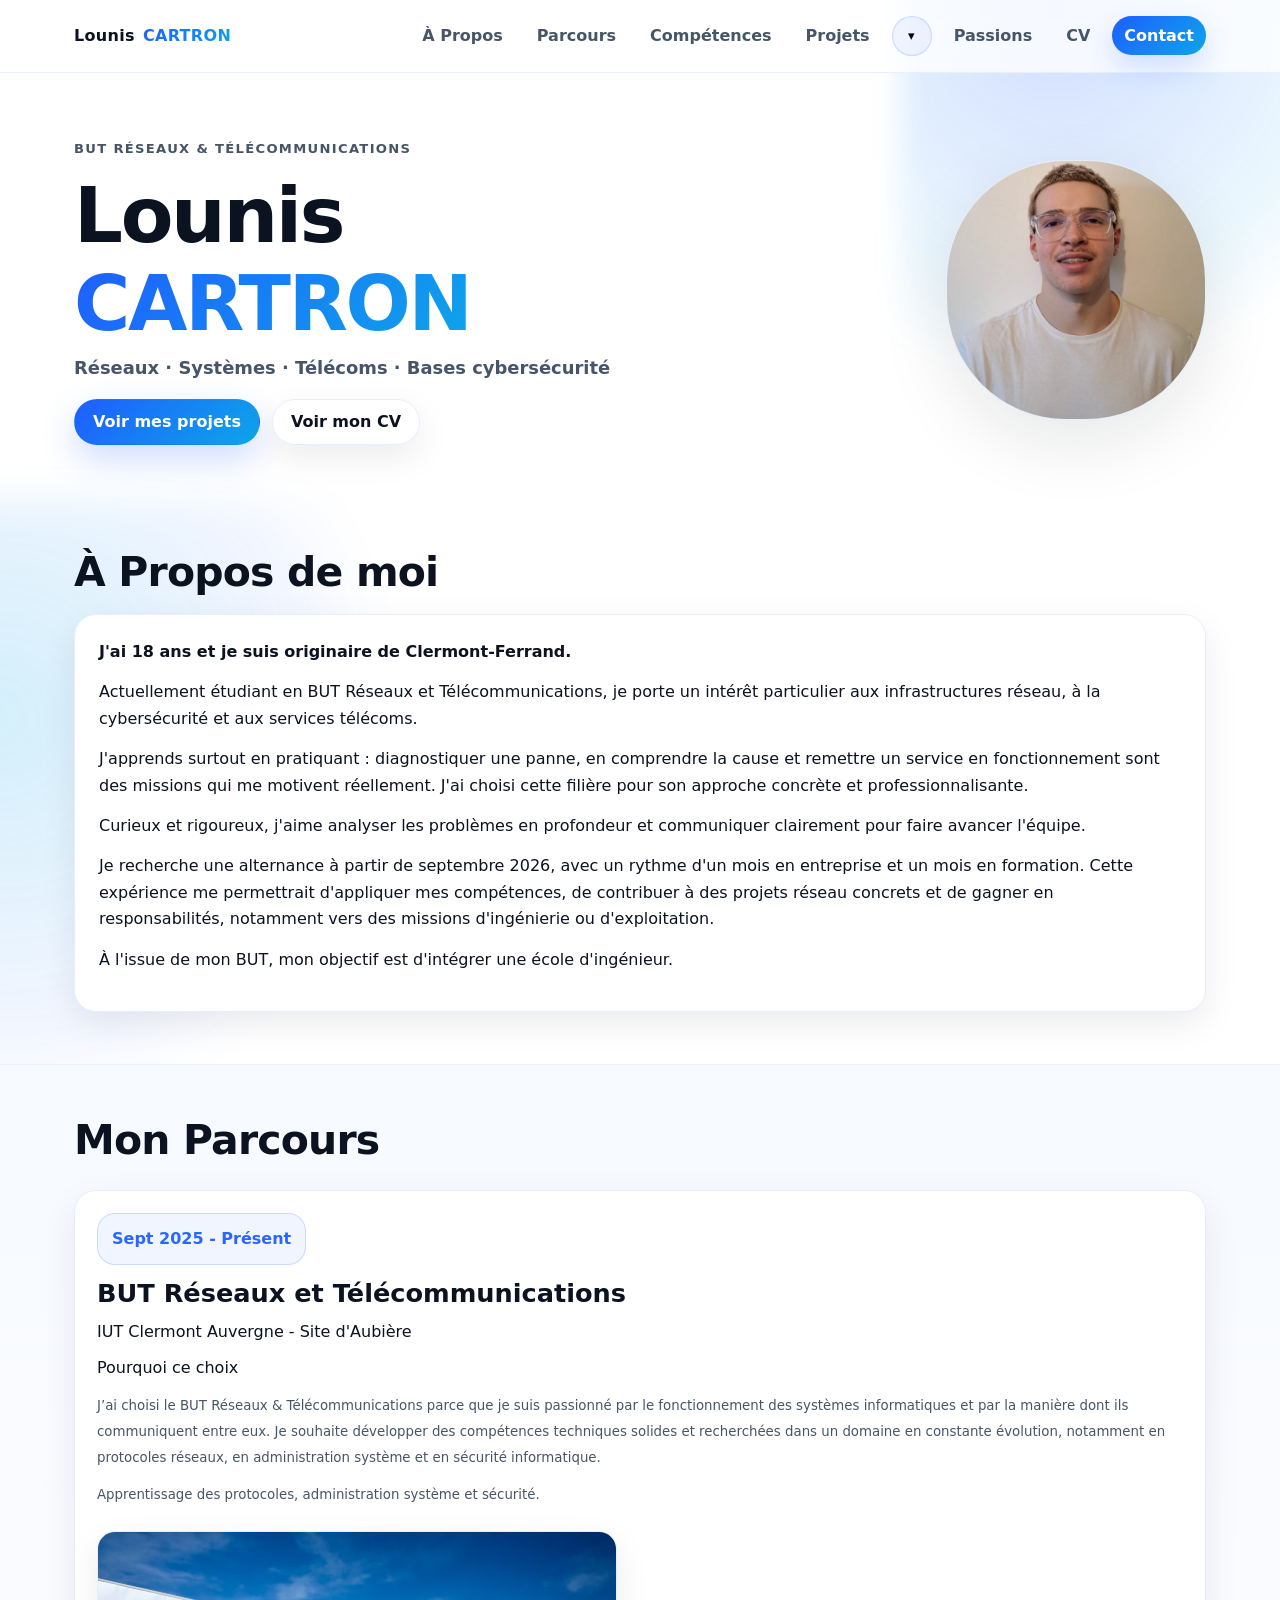
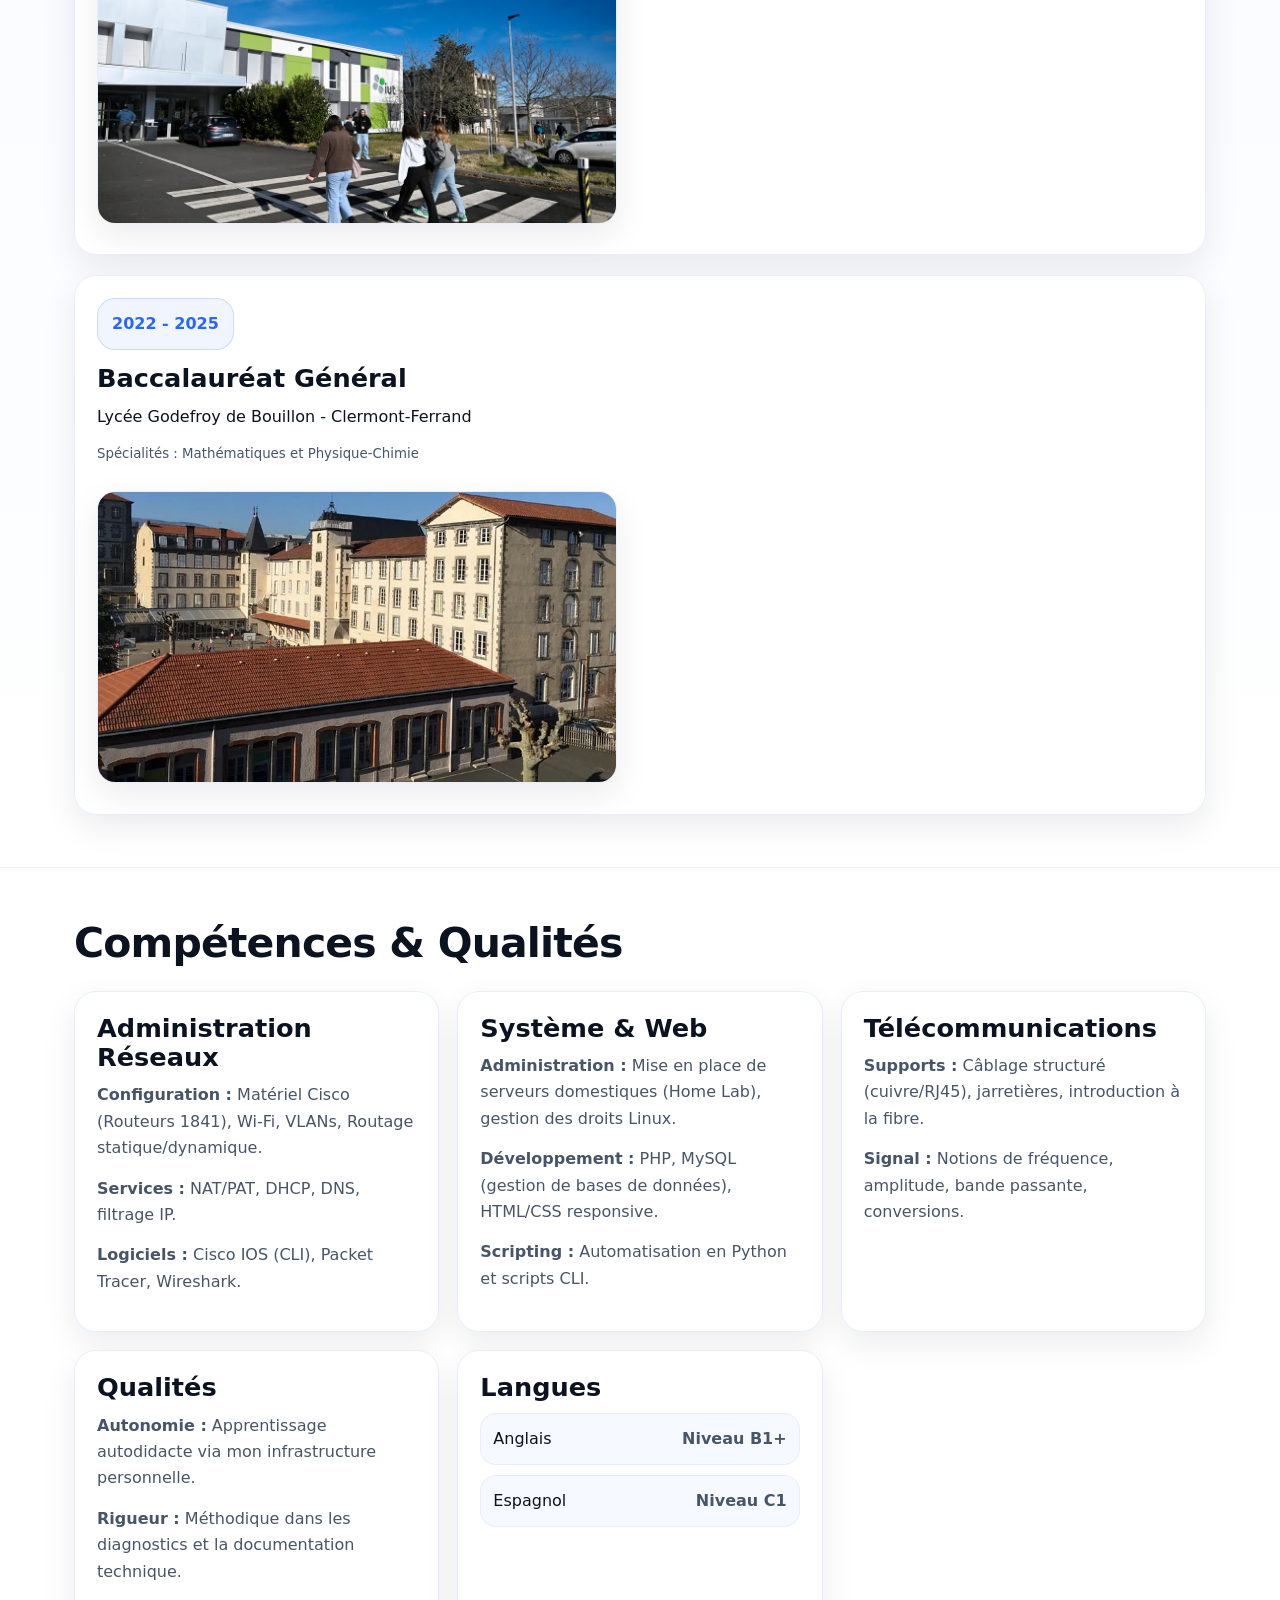
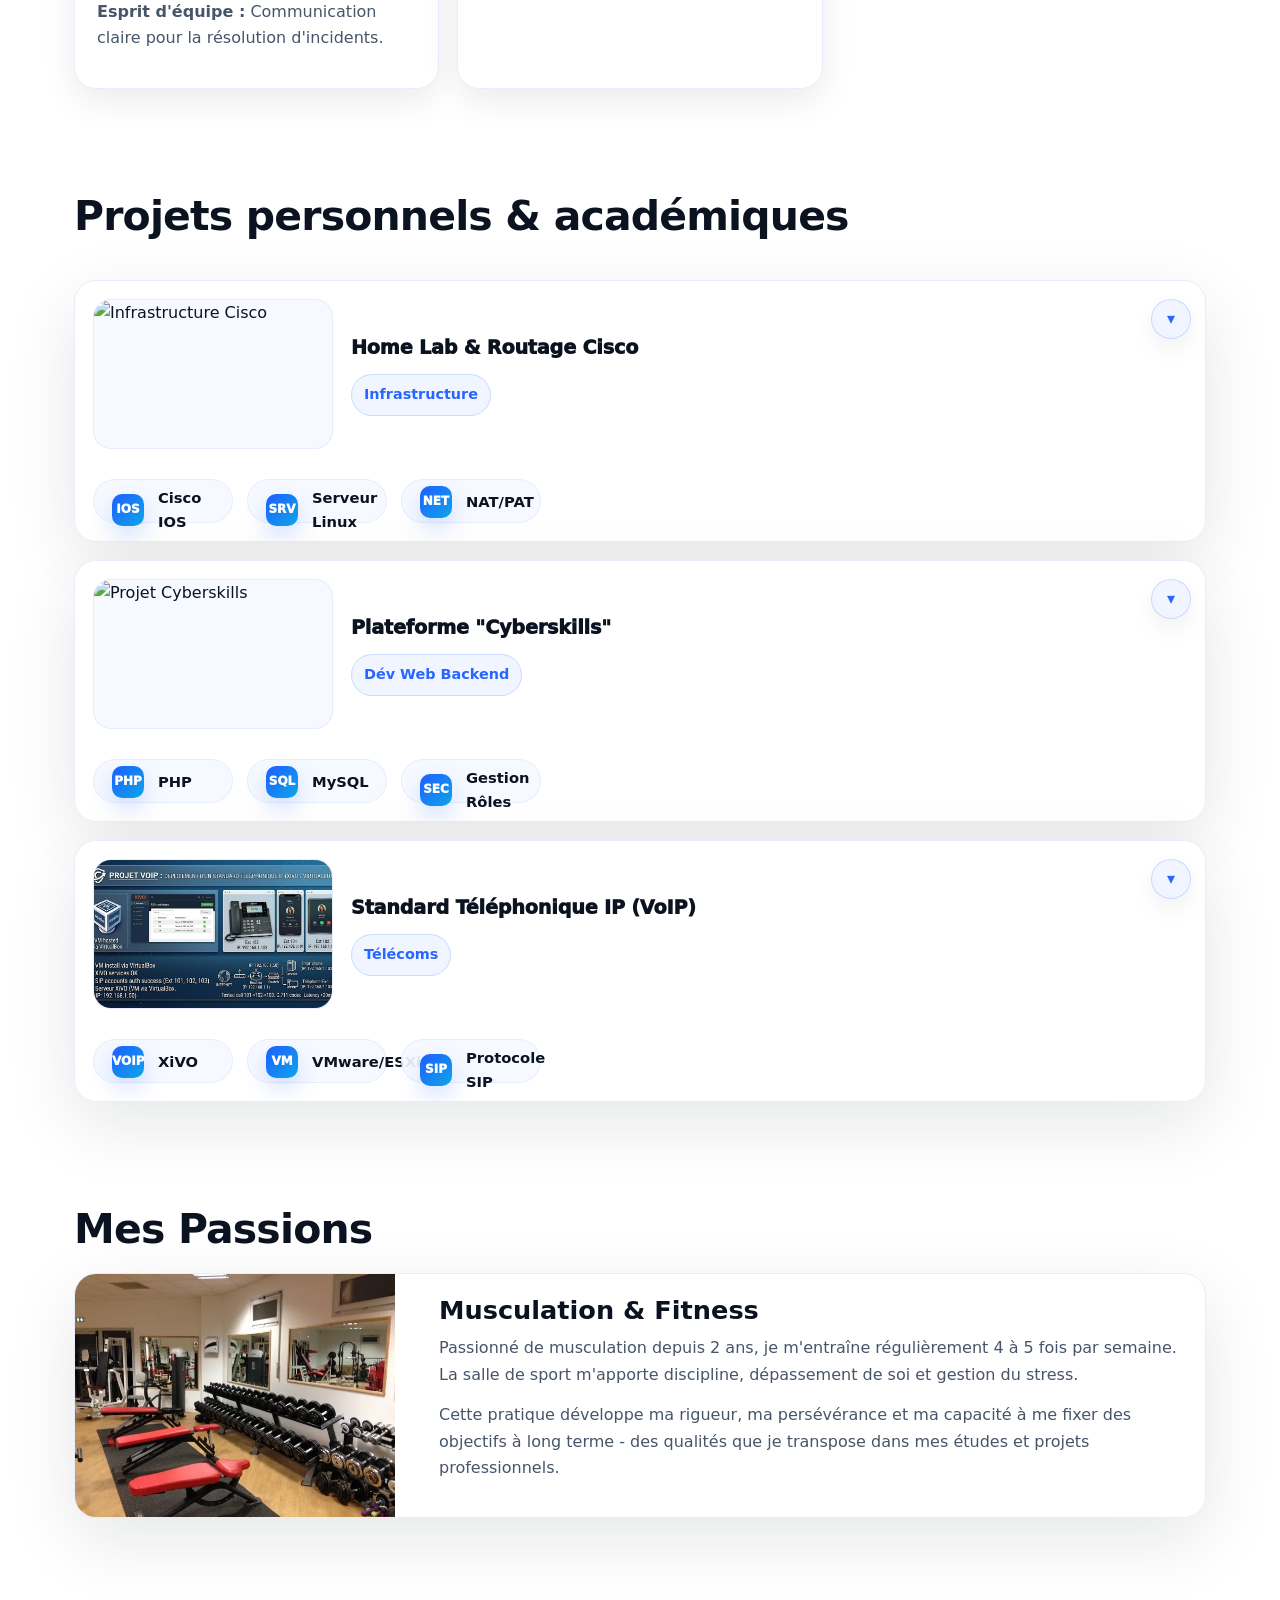
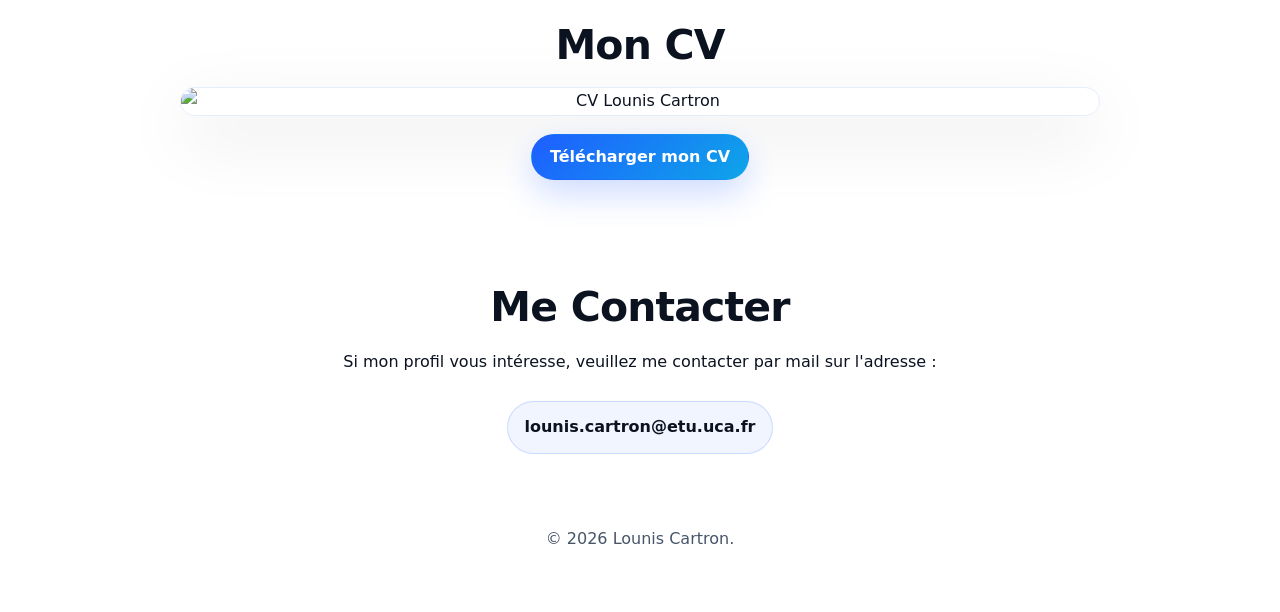
==== commit 42174553: "commit" ====
--- a/index.html
+++ b/index.html
@@ -35,9 +35,9 @@
             </button>
           </div>
           <ul class="dropdown-menu">
-            <li><a href="#project-1">Portfolio</a></li>
-            <li><a href="#project-2">Python</a></li>
-            <li><a href="#project-3">RLAN</a></li>
+            <li><a href="#project-1">Home Lab</a></li>
+            <li><a href="#project-2">Site PHP</a></li>
+            <li><a href="#project-3">ToIP</a></li>
           </ul>
         </li>
 
@@ -294,6 +294,24 @@
         </div>
       </div>
     </section>
+    <section id="passions" class="reveal">
+      <div class="container">
+        <h2 class="section-title">Mes Passions</h2>
+
+        <div class="passion-grid">
+          <article class="passion-card">
+            <div class="passion-image">
+              <img src="img/salle muscu.webp" alt="Salle de sport">
+            </div>
+            <div class="passion-content">
+              <h3>Musculation & Fitness</h3>
+              <p>Passionné de musculation depuis 2 ans, je m'entraîne régulièrement 4 à 5 fois par semaine. La salle de sport m'apporte discipline, dépassement de soi et gestion du stress.</p>
+              <p>Cette pratique développe ma rigueur, ma persévérance et ma capacité à me fixer des objectifs à long terme - des qualités que je transpose dans mes études et projets professionnels.</p>
+            </div>
+          </article>
+        </div>
+      </div>
+    </section>
 
     <section id="cv" class="reveal">
       <div class="container text-center">
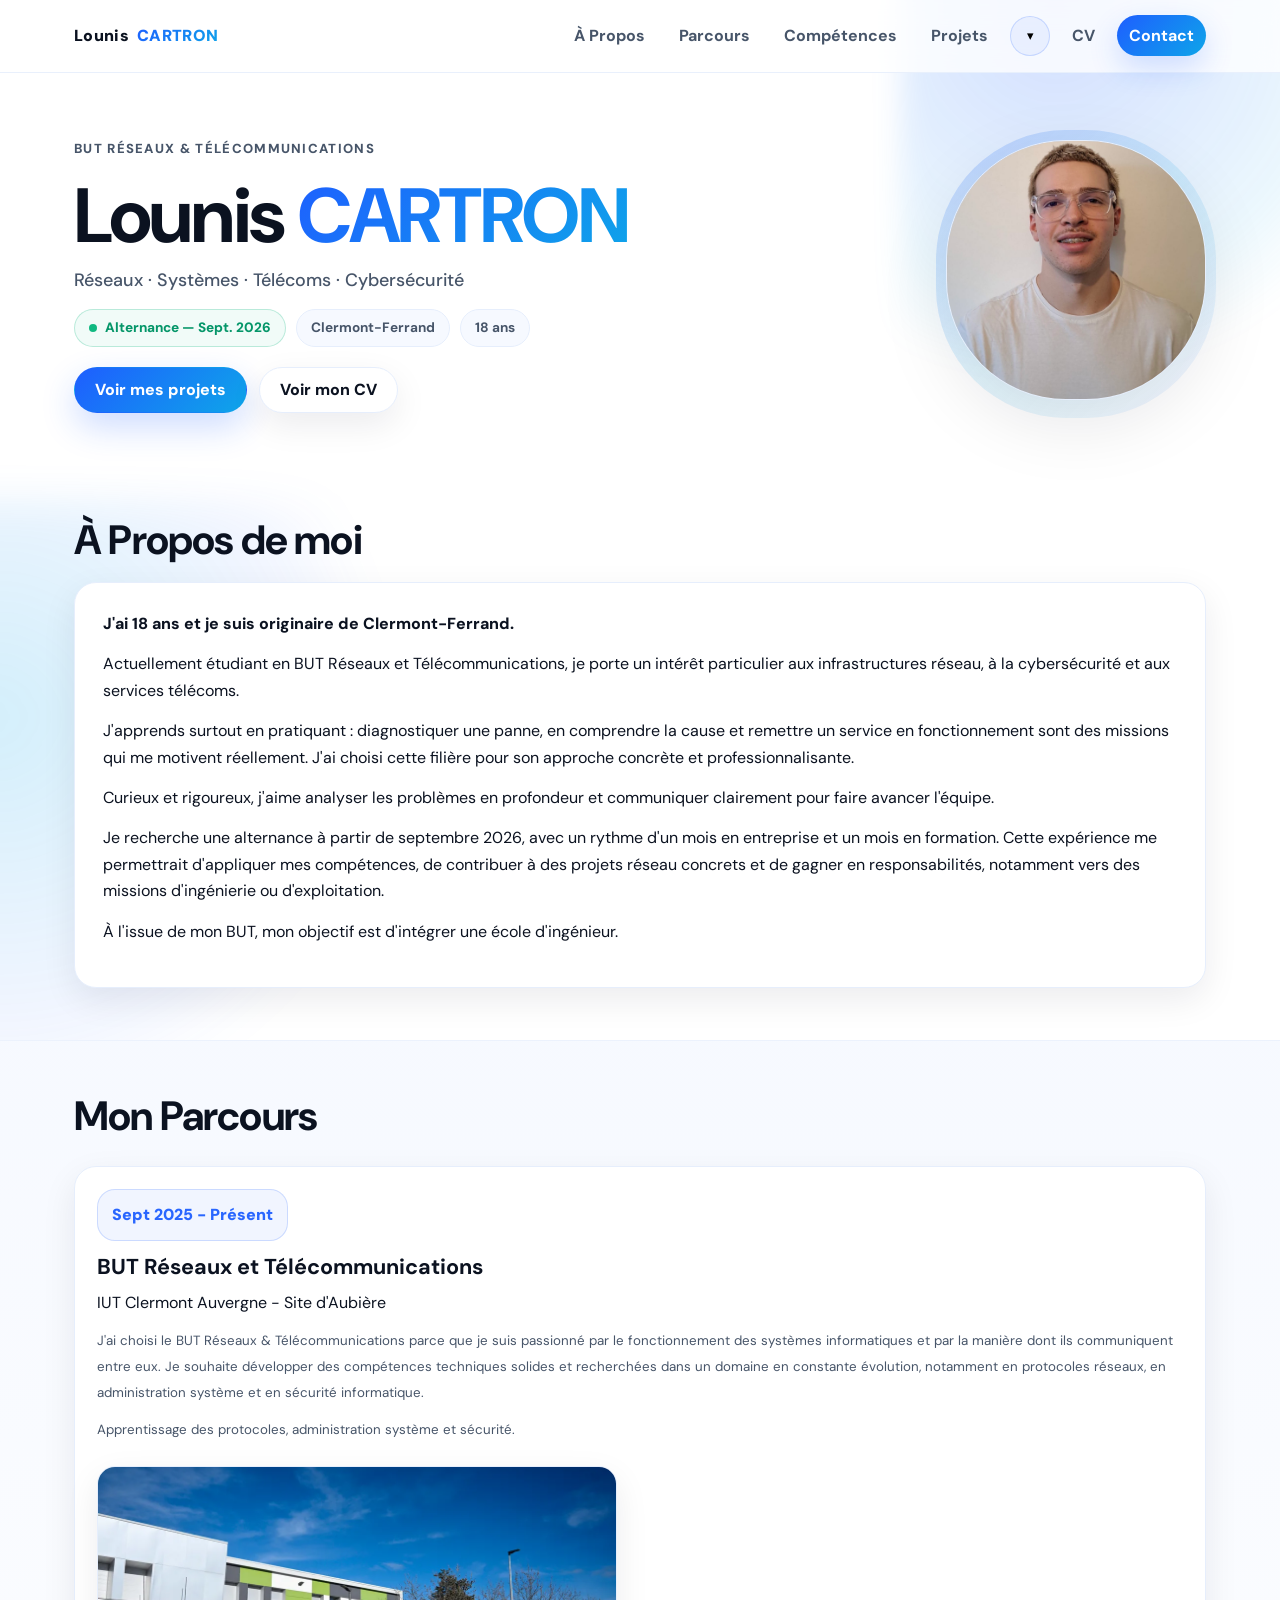
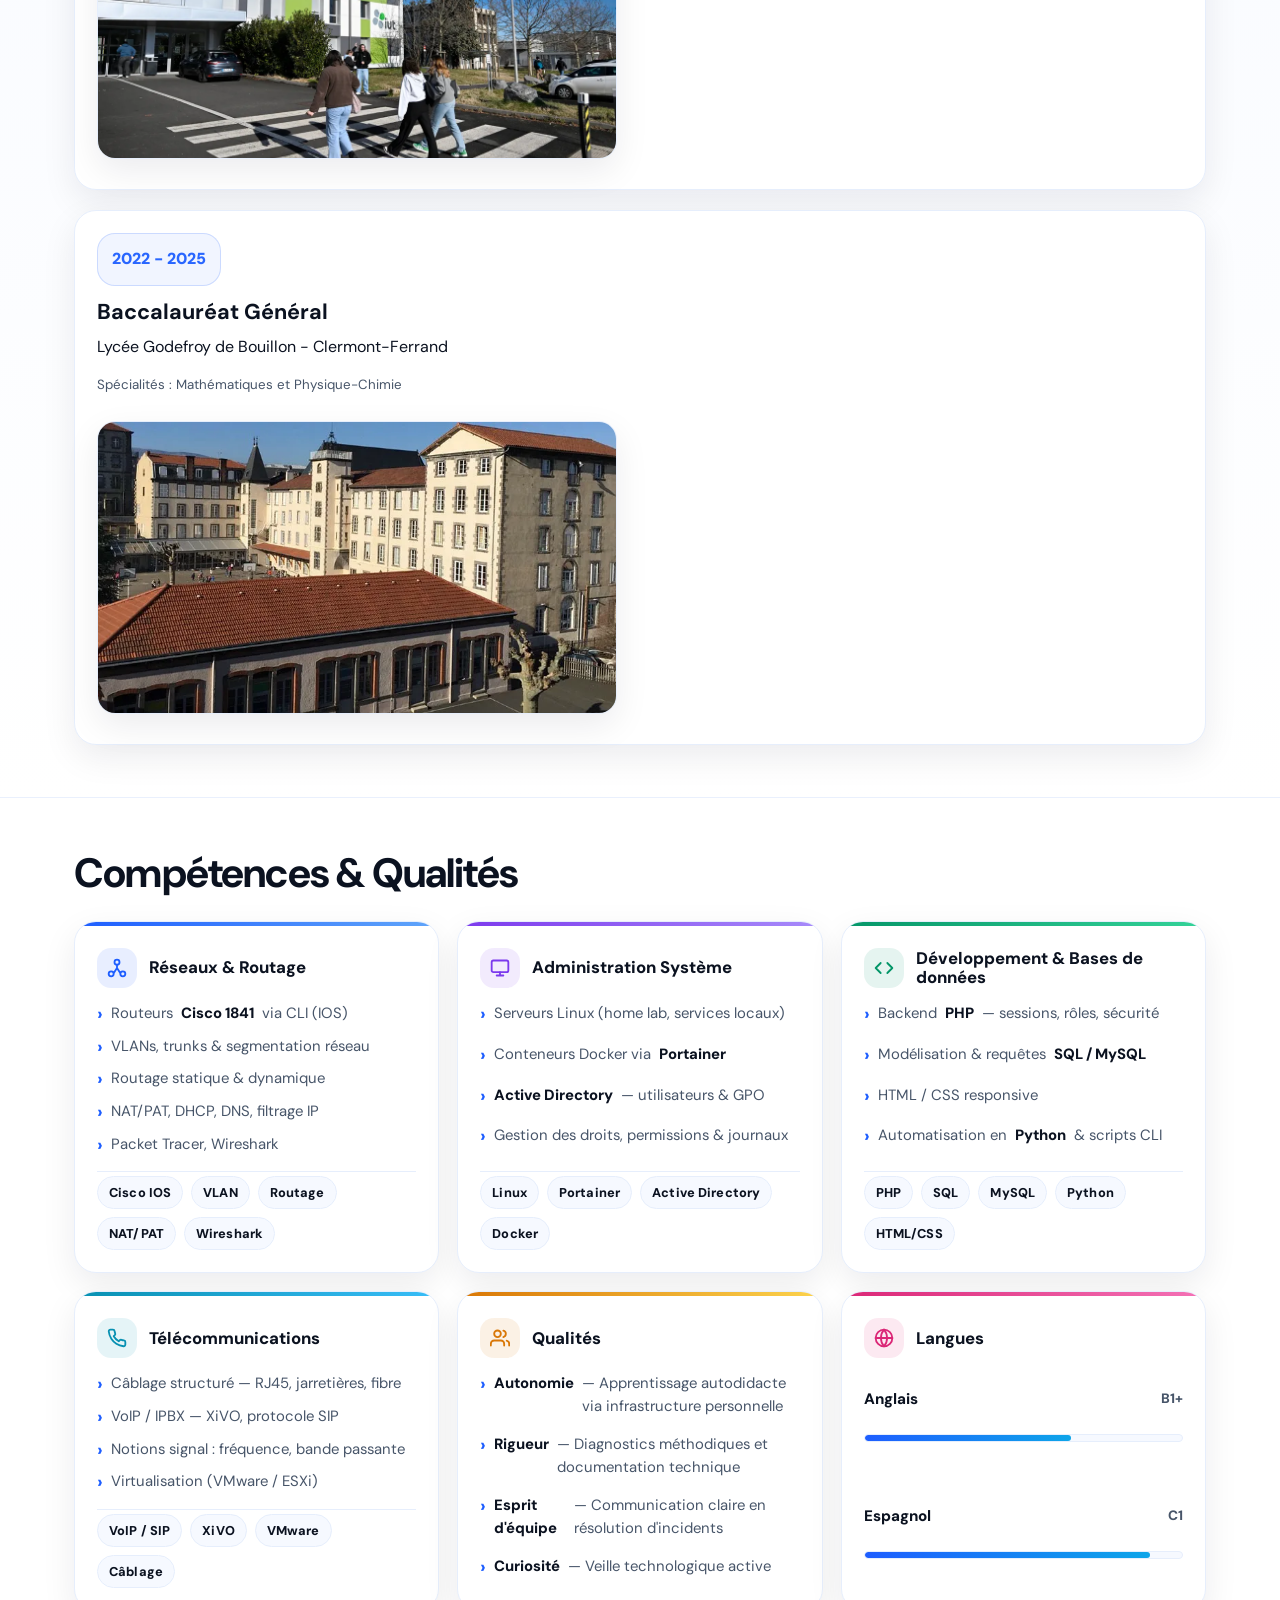
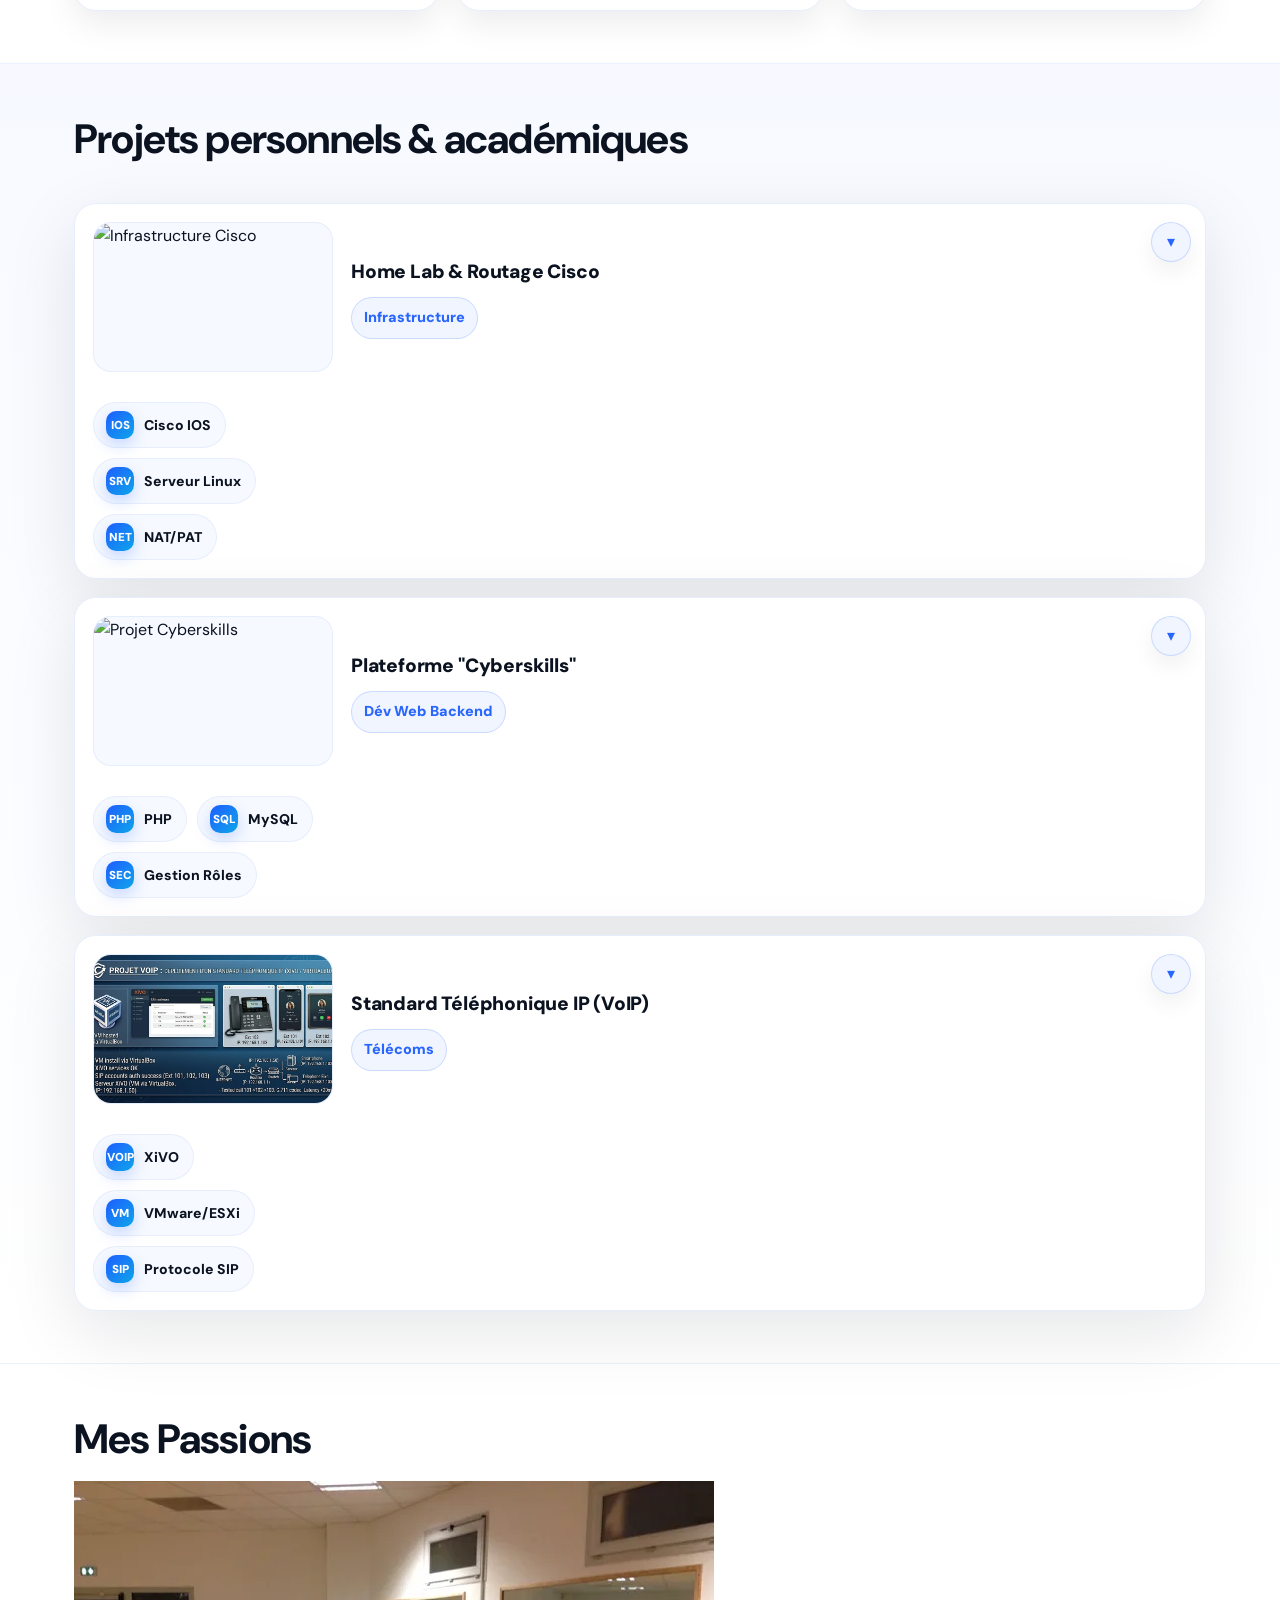
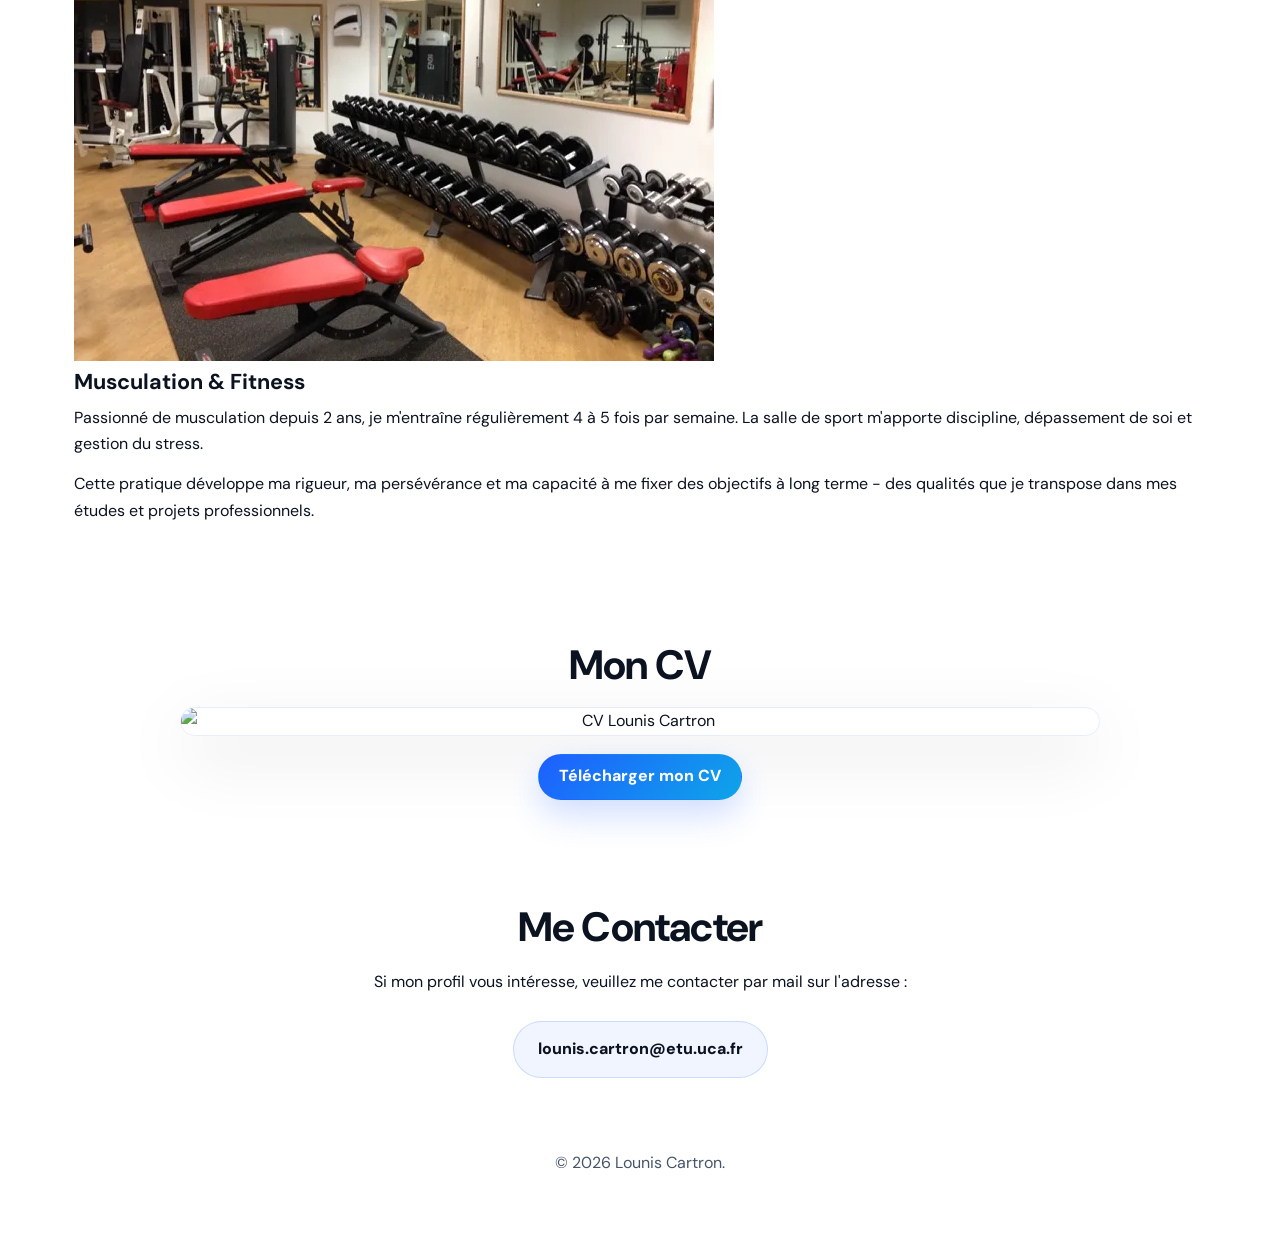
==== commit 50259b4c: "commit" ====
--- a/index.html
+++ b/index.html
@@ -5,6 +5,9 @@
   <meta name="viewport" content="width=device-width, initial-scale=1.0">
   <title>Lounis Cartron - Portfolio</title>
   <meta name="description" content="Portfolio de Lounis Cartron — BUT Réseaux & Télécommunications.">
+  <link rel="preconnect" href="https://fonts.googleapis.com">
+  <link rel="preconnect" href="https://fonts.gstatic.com" crossorigin>
+  <link href="https://fonts.googleapis.com/css2?family=DM+Sans:ital,opsz,wght@0,9..40,400;0,9..40,500;0,9..40,700;0,9..40,900;1,9..40,400&display=swap" rel="stylesheet">
   <link rel="stylesheet" href="main.css">
   <script>document.documentElement.classList.add('js')</script>
   <script src="main.js" defer></script>
@@ -17,16 +20,13 @@
   <nav class="site-nav">
     <div class="nav-content">
       <p class="logo">Lounis <span>CARTRON</span></p>
-
       <button class="nav-toggle" type="button" aria-label="Ouvrir le menu" aria-expanded="false" aria-controls="navMenu">
         <span class="nav-toggle-bars" aria-hidden="true"></span>
       </button>
-
       <ul id="navMenu" class="nav-menu">
         <li><a href="#about">À Propos</a></li>
         <li><a href="#formation">Parcours</a></li>
         <li><a href="#competences">Compétences</a></li>
-
         <li class="dropdown">
           <div class="dropdown-head">
             <a class="dropdown-link" href="#projects">Projets</a>
@@ -35,13 +35,11 @@
             </button>
           </div>
           <ul class="dropdown-menu">
-            <li><a href="#project-1">Home Lab</a></li>
-            <li><a href="#project-2">Site PHP</a></li>
-            <li><a href="#project-3">ToIP</a></li>
+            <li><a href="#project-cisco">Home Lab</a></li>
+            <li><a href="#project-cyberskills">Cyberskills</a></li>
+            <li><a href="#project-voip">VoIP</a></li>
           </ul>
         </li>
-
-        <li><a href="#passions">Passions</a></li>
         <li><a href="#cv">CV</a></li>
         <li><a href="#contact" class="btn-contact">Contact</a></li>
       </ul>
@@ -51,18 +49,27 @@
   <header class="hero">
     <div class="hero-content">
       <div class="hero-text">
-        <p class="kicker">BUT Réseaux & Télécommunications</p>
+        <p class="kicker">BUT Réseaux &amp; Télécommunications</p>
         <h1>Lounis <span>CARTRON</span></h1>
-        <h2>Réseaux · Systèmes · Télécoms · Bases cybersécurité</h2>
-
+        <h2>Réseaux · Systèmes · Télécoms · Cybersécurité</h2>
+        <div class="hero-tags">
+          <span class="hero-tag hero-tag--live">
+            <span class="hero-tag-dot"></span>
+            Alternance — Sept. 2026
+          </span>
+          <span class="hero-tag">Clermont-Ferrand</span>
+          <span class="hero-tag">18 ans</span>
+        </div>
         <div class="hero-actions">
           <a class="btn-primary" href="#projects">Voir mes projets</a>
           <a class="btn-ghost" href="#cv">Voir mon CV</a>
         </div>
       </div>
-
       <div class="hero-media">
-        <img src="img/pdp.jpeg" alt="Photo de Lounis Cartron" class="profile-pic">
+        <div class="profile-pic-wrapper">
+          <img src="img/pdp.jpeg" alt="Photo de Lounis Cartron" class="profile-pic">
+          <div class="profile-ring" aria-hidden="true"></div>
+        </div>
       </div>
     </div>
   </header>
@@ -75,16 +82,11 @@
         <div class="about-grid">
           <div class="about-text">
             <p><strong>J'ai 18 ans et je suis originaire de Clermont-Ferrand.</strong></p>
-
             <p>Actuellement étudiant en BUT Réseaux et Télécommunications, je porte un intérêt particulier aux infrastructures réseau, à la cybersécurité et aux services télécoms.</p>
-
             <p>J'apprends surtout en pratiquant : diagnostiquer une panne, en comprendre la cause et remettre un service en fonctionnement sont des missions qui me motivent réellement. J'ai choisi cette filière pour son approche concrète et professionnalisante.</p>
-
             <p>Curieux et rigoureux, j'aime analyser les problèmes en profondeur et communiquer clairement pour faire avancer l'équipe.</p>
-
             <p>Je recherche une alternance à partir de septembre 2026, avec un rythme d'un mois en entreprise et un mois en formation. Cette expérience me permettrait d'appliquer mes compétences, de contribuer à des projets réseau concrets et de gagner en responsabilités, notamment vers des missions d'ingénierie ou d'exploitation.</p>
-
-            <p>À l'issue de mon BUT, mon objectif est d'intégrer une école d'ingénieur. </p>
+            <p>À l'issue de mon BUT, mon objectif est d'intégrer une école d'ingénieur.</p>
           </div>
         </div>
       </div>
@@ -93,20 +95,17 @@
     <section id="formation" class="bg-light reveal">
       <div class="container">
         <h2 class="section-title">Mon Parcours</h2>
-
         <div class="timeline">
           <div class="timeline-item">
             <div class="date">Sept 2025 - Présent</div>
             <div class="content">
               <h3>BUT Réseaux et Télécommunications</h3>
               <p>IUT Clermont Auvergne - Site d'Aubière</p>
-              <p>Pourquoi ce choix</p>
-              <p><small>J’ai choisi le BUT Réseaux & Télécommunications parce que je suis passionné par le fonctionnement des systèmes informatiques et par la manière dont ils communiquent entre eux. Je souhaite développer des compétences techniques solides et recherchées dans un domaine en constante évolution, notamment en protocoles réseaux, en administration système et en sécurité informatique.</small></p>
+              <p><small>J'ai choisi le BUT Réseaux &amp; Télécommunications parce que je suis passionné par le fonctionnement des systèmes informatiques et par la manière dont ils communiquent entre eux. Je souhaite développer des compétences techniques solides et recherchées dans un domaine en constante évolution, notamment en protocoles réseaux, en administration système et en sécurité informatique.</small></p>
               <p><small>Apprentissage des protocoles, administration système et sécurité.</small></p>
               <img src="img/iut.webp" alt="IUT Aubière" class="formation-img">
             </div>
           </div>
-
           <div class="timeline-item">
             <div class="date">2022 - 2025</div>
             <div class="content">
@@ -120,91 +119,179 @@
       </div>
     </section>
 
-    <!-- Remplace la section #competences et #projects par ce bloc dans ton index.html -->
-
+    <!-- COMPÉTENCES -->
     <section id="competences" class="reveal">
       <div class="container">
-        <h2 class="section-title">Compétences & Qualités</h2>
-
+        <h2 class="section-title">Compétences &amp; Qualités</h2>
         <div class="skills-grid">
-          <article class="skill-card">
-            <h3>Administration Réseaux</h3>
-            <p class="skill-detail"><strong>Configuration :</strong> Matériel Cisco (Routeurs 1841), Wi‑Fi, VLANs, Routage statique/dynamique.</p>
-            <p class="skill-detail"><strong>Services :</strong> NAT/PAT, DHCP, DNS, filtrage IP.</p>
-            <p class="skill-detail"><strong>Logiciels :</strong> Cisco IOS (CLI), Packet Tracer, Wireshark.</p>
-          </article>
-
-          <article class="skill-card">
-            <h3>Système & Web</h3>
-            <p class="skill-detail"><strong>Administration :</strong> Mise en place de serveurs domestiques (Home Lab), gestion des droits Linux.</p>
-            <p class="skill-detail"><strong>Développement :</strong> PHP, MySQL (gestion de bases de données), HTML/CSS responsive.</p>
-            <p class="skill-detail"><strong>Scripting :</strong> Automatisation en Python et scripts CLI.</p>
-          </article>
-
-          <article class="skill-card">
-            <h3>Télécommunications</h3>
-            <p class="skill-detail"><strong>Supports :</strong> Câblage structuré (cuivre/RJ45), jarretières, introduction à la fibre.</p>
-            <p class="skill-detail"><strong>Signal :</strong> Notions de fréquence, amplitude, bande passante, conversions.</p>
-          </article>
-
-          <article class="skill-card">
-            <h3>Qualités</h3>
-            <p class="skill-detail"><strong>Autonomie :</strong> Apprentissage autodidacte via mon infrastructure personnelle.</p>
-            <p class="skill-detail"><strong>Rigueur :</strong> Méthodique dans les diagnostics et la documentation technique.</p>
-            <p class="skill-detail"><strong>Esprit d'équipe :</strong> Communication claire pour la résolution d'incidents.</p>
-          </article>
-
-          <article class="skill-card">
-            <h3>Langues</h3>
-            <ul class="lang-list">
-              <li><span>Anglais</span><span class="level">Niveau B1+</span></li>
-              <li><span>Espagnol</span><span class="level">Niveau C1</span></li>
+
+          <article class="skill-card skill-card--network">
+            <div class="skill-card-header">
+              <div class="skill-icon-circle skill-icon--network">
+                <svg width="20" height="20" viewBox="0 0 24 24" fill="none" stroke="currentColor" stroke-width="2.2" stroke-linecap="round" stroke-linejoin="round"><circle cx="12" cy="5" r="3"/><circle cx="5" cy="19" r="3"/><circle cx="19" cy="19" r="3"/><path d="M12 8v4M8.5 17.5L12 12M15.5 17.5L12 12"/></svg>
+              </div>
+              <h3>Réseaux &amp; Routage</h3>
+            </div>
+            <ul class="skill-list">
+              <li>Routeurs <strong>Cisco 1841</strong> via CLI (IOS)</li>
+              <li>VLANs, trunks &amp; segmentation réseau</li>
+              <li>Routage statique &amp; dynamique</li>
+              <li>NAT/PAT, DHCP, DNS, filtrage IP</li>
+              <li>Packet Tracer, Wireshark</li>
             </ul>
-          </article>
-        </div>
-      </div>
-    </section>
-
-    <section id="projects" class="reveal">
+            <div class="skill-tags">
+              <span class="skill-tag">Cisco IOS</span>
+              <span class="skill-tag">VLAN</span>
+              <span class="skill-tag">Routage</span>
+              <span class="skill-tag">NAT/PAT</span>
+              <span class="skill-tag">Wireshark</span>
+            </div>
+          </article>
+
+          <article class="skill-card skill-card--system">
+            <div class="skill-card-header">
+              <div class="skill-icon-circle skill-icon--system">
+                <svg width="20" height="20" viewBox="0 0 24 24" fill="none" stroke="currentColor" stroke-width="2.2" stroke-linecap="round" stroke-linejoin="round"><rect x="2" y="3" width="20" height="14" rx="2"/><path d="M8 21h8M12 17v4"/></svg>
+              </div>
+              <h3>Administration Système</h3>
+            </div>
+            <ul class="skill-list">
+              <li>Serveurs Linux (home lab, services locaux)</li>
+              <li>Conteneurs Docker via <strong>Portainer</strong></li>
+              <li><strong>Active Directory</strong> — utilisateurs &amp; GPO</li>
+              <li>Gestion des droits, permissions &amp; journaux</li>
+            </ul>
+            <div class="skill-tags">
+              <span class="skill-tag">Linux</span>
+              <span class="skill-tag">Portainer</span>
+              <span class="skill-tag">Active Directory</span>
+              <span class="skill-tag">Docker</span>
+            </div>
+          </article>
+
+          <article class="skill-card skill-card--web">
+            <div class="skill-card-header">
+              <div class="skill-icon-circle skill-icon--web">
+                <svg width="20" height="20" viewBox="0 0 24 24" fill="none" stroke="currentColor" stroke-width="2.2" stroke-linecap="round" stroke-linejoin="round"><polyline points="16 18 22 12 16 6"/><polyline points="8 6 2 12 8 18"/></svg>
+              </div>
+              <h3>Développement &amp; Bases de données</h3>
+            </div>
+            <ul class="skill-list">
+              <li>Backend <strong>PHP</strong> — sessions, rôles, sécurité</li>
+              <li>Modélisation &amp; requêtes <strong>SQL / MySQL</strong></li>
+              <li>HTML / CSS responsive</li>
+              <li>Automatisation en <strong>Python</strong> &amp; scripts CLI</li>
+            </ul>
+            <div class="skill-tags">
+              <span class="skill-tag">PHP</span>
+              <span class="skill-tag">SQL</span>
+              <span class="skill-tag">MySQL</span>
+              <span class="skill-tag">Python</span>
+              <span class="skill-tag">HTML/CSS</span>
+            </div>
+          </article>
+
+          <article class="skill-card skill-card--telecom">
+            <div class="skill-card-header">
+              <div class="skill-icon-circle skill-icon--telecom">
+                <svg width="20" height="20" viewBox="0 0 24 24" fill="none" stroke="currentColor" stroke-width="2.2" stroke-linecap="round" stroke-linejoin="round"><path d="M22 16.92v3a2 2 0 01-2.18 2 19.79 19.79 0 01-8.63-3.07 19.5 19.5 0 01-6-6 19.79 19.79 0 01-3.07-8.67A2 2 0 014.11 2h3a2 2 0 012 1.72c.127.96.361 1.903.7 2.81a2 2 0 01-.45 2.11L8.09 9.91a16 16 0 006 6l1.27-1.27a2 2 0 012.11-.45c.907.339 1.85.573 2.81.7A2 2 0 0122 16.92z"/></svg>
+              </div>
+              <h3>Télécommunications</h3>
+            </div>
+            <ul class="skill-list">
+              <li>Câblage structuré — RJ45, jarretières, fibre</li>
+              <li>VoIP / IPBX — XiVO, protocole SIP</li>
+              <li>Notions signal : fréquence, bande passante</li>
+              <li>Virtualisation (VMware / ESXi)</li>
+            </ul>
+            <div class="skill-tags">
+              <span class="skill-tag">VoIP / SIP</span>
+              <span class="skill-tag">XiVO</span>
+              <span class="skill-tag">VMware</span>
+              <span class="skill-tag">Câblage</span>
+            </div>
+          </article>
+
+          <article class="skill-card skill-card--soft">
+            <div class="skill-card-header">
+              <div class="skill-icon-circle skill-icon--soft">
+                <svg width="20" height="20" viewBox="0 0 24 24" fill="none" stroke="currentColor" stroke-width="2.2" stroke-linecap="round" stroke-linejoin="round"><path d="M17 21v-2a4 4 0 00-4-4H5a4 4 0 00-4 4v2"/><circle cx="9" cy="7" r="4"/><path d="M23 21v-2a4 4 0 00-3-3.87M16 3.13a4 4 0 010 7.75"/></svg>
+              </div>
+              <h3>Qualités</h3>
+            </div>
+            <ul class="skill-list">
+              <li><strong>Autonomie</strong> — Apprentissage autodidacte via infrastructure personnelle</li>
+              <li><strong>Rigueur</strong> — Diagnostics méthodiques et documentation technique</li>
+              <li><strong>Esprit d'équipe</strong> — Communication claire en résolution d'incidents</li>
+              <li><strong>Curiosité</strong> — Veille technologique active</li>
+            </ul>
+          </article>
+
+          <article class="skill-card skill-card--lang">
+            <div class="skill-card-header">
+              <div class="skill-icon-circle skill-icon--lang">
+                <svg width="20" height="20" viewBox="0 0 24 24" fill="none" stroke="currentColor" stroke-width="2.2" stroke-linecap="round" stroke-linejoin="round"><circle cx="12" cy="12" r="10"/><line x1="2" y1="12" x2="22" y2="12"/><path d="M12 2a15.3 15.3 0 010 20M12 2a15.3 15.3 0 000 20"/></svg>
+              </div>
+              <h3>Langues</h3>
+            </div>
+            <div class="lang-bars">
+              <div class="lang-item">
+                <div class="lang-meta">
+                  <span class="lang-name">Anglais</span>
+                  <span class="level">B1+</span>
+                </div>
+                <div class="lang-bar"><div class="lang-bar-fill" style="width:65%"></div></div>
+              </div>
+              <div class="lang-item">
+                <div class="lang-meta">
+                  <span class="lang-name">Espagnol</span>
+                  <span class="level">C1</span>
+                </div>
+                <div class="lang-bar"><div class="lang-bar-fill" style="width:90%"></div></div>
+              </div>
+            </div>
+          </article>
+
+        </div>
+      </div>
+    </section>
+
+    <!-- PROJETS -->
+    <section id="projects" class="bg-light reveal">
       <div class="container">
         <div class="section-head">
-          <h2 class="section-title">Projets personnels & académiques</h2>
-        </div>
-
+          <h2 class="section-title">Projets personnels &amp; académiques</h2>
+        </div>
         <div class="projects-grid">
 
-          <!-- PROJET HOME LAB (NOUVEAU) -->
           <article class="project-card" id="project-cisco">
             <details class="project-details">
               <summary>
                 <img src="img/homelab_img.png" alt="Infrastructure Cisco">
                 <div class="summary-title-wrapper">
-                  <span class="title">Home Lab & Routage Cisco</span>
+                  <span class="title">Home Lab &amp; Routage Cisco</span>
                   <span class="badge">Infrastructure</span>
                 </div>
-
                 <div class="tool-badges">
                   <span class="tool-badge" data-ico="IOS" title="Cisco CLI">Cisco IOS</span>
                   <span class="tool-badge" data-ico="SRV" title="Serveur">Serveur Linux</span>
                   <span class="tool-badge" data-ico="NET" title="Networking">NAT/PAT</span>
                 </div>
               </summary>
-
               <div class="project-content-inner">
                 <div class="detail-section">
                   <h4>Objectif</h4>
                   <p>Déployer une infrastructure réseau professionnelle à domicile pour l'auto-apprentissage.</p>
                 </div>
-
                 <div class="detail-section info">
                   <h4>Réalisations techniques</h4>
                   <ul>
                     <li>Configuration complète d'un routeur <strong>Cisco 1841</strong> via interface en ligne de commande (CLI).</li>
                     <li>Mise en place de l'accès Internet avec translation d'adresses (<strong>NAT/PAT</strong>) et sécurisation des accès distants.</li>
                     <li>Installation et administration d'un serveur Linux personnel pour l'hébergement de services locaux.</li>
+                    <li>Gestion de conteneurs avec <strong>Portainer</strong> pour les services hébergés.</li>
                   </ul>
                 </div>
-
                 <div class="detail-section results">
                   <h4>Résultats</h4>
                   <p>Environnement de test fonctionnel permettant de simuler des pannes réelles et de tester des configurations réseaux avant déploiement.</p>
@@ -213,7 +300,6 @@
             </details>
           </article>
 
-          <!-- PROJET CYBERSKILLS (NOUVEAU) -->
           <article class="project-card" id="project-cyberskills">
             <details class="project-details">
               <summary>
@@ -222,20 +308,17 @@
                   <span class="title">Plateforme "Cyberskills"</span>
                   <span class="badge">Dév Web Backend</span>
                 </div>
-
                 <div class="tool-badges">
                   <span class="tool-badge" data-ico="PHP" title="PHP">PHP</span>
                   <span class="tool-badge" data-ico="SQL" title="MySQL">MySQL</span>
                   <span class="tool-badge" data-ico="SEC" title="Sécurité">Gestion Rôles</span>
                 </div>
               </summary>
-
               <div class="project-content-inner">
                 <div class="detail-section">
                   <h4>Objectif</h4>
                   <p>Développer une plateforme web dynamique de gestion de compétences en cybersécurité.</p>
                 </div>
-
                 <div class="detail-section info">
                   <h4>Fonctionnalités</h4>
                   <ul>
@@ -244,7 +327,6 @@
                     <li>Modélisation et requêtage d'une base de données <strong>MySQL</strong> pour le suivi des parcours de formation.</li>
                   </ul>
                 </div>
-
                 <div class="detail-section results">
                   <h4>Résultats</h4>
                   <p>Interface intuitive permettant la validation des compétences par les formateurs et la consultation des progrès par les étudiants.</p>
@@ -254,73 +336,66 @@
           </article>
 
           <article class="project-card" id="project-voip">
-  <details class="project-details">
-    <summary>
-      <img src="img/xivo_img.jpg" alt="Projet VoIP XiVO">
-      <div class="summary-title-wrapper">
-        <span class="title">Standard Téléphonique IP (VoIP)</span>
-        <span class="badge">Télécoms</span>
-      </div>
-
-      <div class="tool-badges">
-        <span class="tool-badge" data-ico="VOIP" title="XiVO IPBX">XiVO</span>
-        <span class="tool-badge" data-ico="VM" title="Virtualisation">VMware/ESXi</span>
-        <span class="tool-badge" data-ico="SIP" title="Protocole SIP">Protocole SIP</span>
-      </div>
-    </summary>
-
-    <div class="project-content-inner">
-      <div class="detail-section">
-        <h4>Objectif</h4>
-        <p>Mettre en place un IPBX (autocommutateur téléphonique IP) pour gérer des communications internes au réseau local.</p>
-      </div>
-
-      <div class="detail-section info">
-        <h4>Réalisations techniques</h4>
-        <ul>
-          <li>Installation et déploiement d'un serveur <strong>XiVO</strong> sur une machine virtuelle (VM).</li>
-          <li>Configuration des comptes utilisateurs et des lignes via le protocole <strong>SIP</strong>.</li>
-          <li>Paramétrage du plan de numérotation interne pour la mise en relation des postes.</li>
-        </ul>
-      </div>
-
-      <div class="detail-section results">
-        <h4>Résultats</h4>
-        <p>Communications voix établies avec succès entre deux appareils (PC et Smartphone) en utilisant des <strong>softphones</strong> connectés au Wi-Fi local.</p>
-      </div>
-    </div>
-  </details>
-</article>
+            <details class="project-details">
+              <summary>
+                <img src="img/xivo_img.jpg" alt="Projet VoIP XiVO">
+                <div class="summary-title-wrapper">
+                  <span class="title">Standard Téléphonique IP (VoIP)</span>
+                  <span class="badge">Télécoms</span>
+                </div>
+                <div class="tool-badges">
+                  <span class="tool-badge" data-ico="VOIP" title="XiVO IPBX">XiVO</span>
+                  <span class="tool-badge" data-ico="VM" title="Virtualisation">VMware/ESXi</span>
+                  <span class="tool-badge" data-ico="SIP" title="Protocole SIP">Protocole SIP</span>
+                </div>
+              </summary>
+              <div class="project-content-inner">
+                <div class="detail-section">
+                  <h4>Objectif</h4>
+                  <p>Mettre en place un IPBX (autocommutateur téléphonique IP) pour gérer des communications internes au réseau local.</p>
+                </div>
+                <div class="detail-section info">
+                  <h4>Réalisations techniques</h4>
+                  <ul>
+                    <li>Installation et déploiement d'un serveur <strong>XiVO</strong> sur une machine virtuelle (VM).</li>
+                    <li>Configuration des comptes utilisateurs et des lignes via le protocole <strong>SIP</strong>.</li>
+                    <li>Paramétrage du plan de numérotation interne pour la mise en relation des postes.</li>
+                  </ul>
+                </div>
+                <div class="detail-section results">
+                  <h4>Résultats</h4>
+                  <p>Communications voix établies avec succès entre deux appareils (PC et Smartphone) en utilisant des <strong>softphones</strong> connectés au Wi-Fi local.</p>
+                </div>
+              </div>
+            </details>
+          </article>
+
         </div>
       </div>
     </section>
     <section id="passions" class="reveal">
       <div class="container">
         <h2 class="section-title">Mes Passions</h2>
-
-        <div class="passion-grid">
-          <article class="passion-card">
-            <div class="passion-image">
-              <img src="img/salle muscu.webp" alt="Salle de sport">
-            </div>
-            <div class="passion-content">
-              <h3>Musculation & Fitness</h3>
-              <p>Passionné de musculation depuis 2 ans, je m'entraîne régulièrement 4 à 5 fois par semaine. La salle de sport m'apporte discipline, dépassement de soi et gestion du stress.</p>
-              <p>Cette pratique développe ma rigueur, ma persévérance et ma capacité à me fixer des objectifs à long terme - des qualités que je transpose dans mes études et projets professionnels.</p>
-            </div>
-          </article>
-        </div>
-      </div>
-    </section>
-
+        <div class="passion-grid">           
+        <article class="passion-card">             
+          <div class="passion-image">               
+            <img src="img/salle muscu.webp" alt="Salle de sport">             
+          </div>             
+          <div class="passion-content">               
+            <h3>Musculation & Fitness</h3>               
+            <p>Passionné de musculation depuis 2 ans, je m'entraîne régulièrement 4 à 5 fois par semaine. La salle de sport m'apporte discipline, dépassement de soi et gestion du stress.</p>               
+            <p>Cette pratique développe ma rigueur, ma persévérance et ma capacité à me fixer des objectifs à long terme - des qualités que je transpose dans mes études et projets professionnels.</p>             
+          </div>           
+        </article>         
+        </div>       
+      </div>     
+    </section>
     <section id="cv" class="reveal">
       <div class="container text-center">
         <h2 class="section-title">Mon CV</h2>
-
         <div class="cv-place-holder">
           <img src="img/cv.png" alt="CV Lounis Cartron">
         </div>
-
         <div class="cv-actions">
           <a href="cv.pdf" download="LOUNIS CARTRON CV.pdf" class="btn-primary">Télécharger mon CV</a>
         </div>
--- a/main.css
+++ b/main.css
@@ -1,926 +1,789 @@
-/* Portfolio final — structure Portfolio 2 conservée
-   Style + animations inspirés du Portfolio 1 (plus aéré, blanc/bleu, cartes premium).
-*/
-
-:root{
-  --bg:#ffffff;
-  --bg-soft:#f6f9ff;
-  --text:#0b1220;
-  --muted:#475569;
-  --line:#e6eefc;
-
-  --blue:#1e5eff;
-  --blue2:#0ea5e9;
-
-  --shadow:0 22px 70px rgba(11,18,32,.10);
-  --shadow2:0 12px 34px rgba(11,18,32,.08);
-
-  --radius:22px;
-  --radius-sm:16px;
-
-  --max:1180px;
-
-  --space-1:10px;
-  --space-2:14px;
-  --space-3:18px;
-  --space-4:24px;
-  --space-5:34px;
-  --space-6:52px;
-
-  --header-h:72px;
-}
-
-*{box-sizing:border-box}
-html{scroll-behavior:smooth}
-body{
-  margin:0;
-  font-family:Inter,system-ui,-apple-system,Segoe UI,Roboto,Arial,sans-serif;
-  color:var(--text);
-  background:var(--bg);
-  line-height:1.65;
-}
-
-/* Typography */
-h1,h2,h3,h4{line-height:1.15}
-h1{
-  font-size:clamp(2.6rem,6.3vw,4.8rem);
-  margin:0;
-  letter-spacing:-0.03em;
-}
-h2{
-  font-size:clamp(1.9rem,3.2vw,2.8rem);
-  margin:0 0 10px;
-  letter-spacing:-0.02em;
-}
-h3{
-  font-size:clamp(1.25rem,2vw,1.6rem);
-  margin:0 0 10px;
-}
-h4{
-  font-size:1.1rem;
-  margin:0 0 10px;
-}
-p{margin:0 0 14px}
-small{color:var(--muted)}
-a{color:inherit}
-strong{font-weight:800}
-
-/* Background blobs */
-.bg-blob{
-  position:fixed;
-  inset:-140px -140px auto auto;
-  width:520px;height:520px;
-  background:radial-gradient(circle at 30% 30%, rgba(30,94,255,.20), rgba(14,165,233,.08) 55%, rgba(255,255,255,0) 70%);
-  filter:blur(14px);
-  pointer-events:none;
-  z-index:-1;
-}
-.bg-blob--2{
-  inset:auto auto -220px -220px;
-  width:620px;height:620px;
-  background:radial-gradient(circle at 35% 35%, rgba(14,165,233,.18), rgba(30,94,255,.06) 55%, rgba(255,255,255,0) 70%);
-  filter:blur(18px);
-}
-
-/* Container */
-.container{
-  max-width:var(--max);
-  margin:0 auto;
-  padding:0 24px;
-}
-
-/* Navigation */
-.site-nav{
-  position:sticky;
-  top:0;
-  z-index:50;
-  backdrop-filter:blur(12px);
-  background:rgba(255,255,255,.78);
-  border-bottom:1px solid rgba(230,238,252,.85);
-}
-
-.nav-content{
-  height:var(--header-h);
-  display:flex;
-  align-items:center;
-  justify-content:space-between;
-  gap:18px;
-  max-width:var(--max);
-  margin:0 auto;
-  padding:0 24px;
-}
-
-.logo{
-  margin:0;
-  font-weight:900;
-  letter-spacing:.02em;
-  display:flex;
-  gap:8px;
-  align-items:baseline;
-}
-.logo span{
-  background:linear-gradient(135deg,var(--blue),var(--blue2));
-  -webkit-background-clip:text;
-  background-clip:text;
-  color:transparent;
-}
-
-.nav-toggle{
-  display:none;
-  border:1px solid var(--line);
-  background:#fff;
-  width:44px;height:44px;
-  border-radius:999px;
-  box-shadow:var(--shadow2);
-  cursor:pointer;
-}
-.nav-toggle-bars{
-  display:block;
-  width:20px;height:2px;
-  background:var(--text);
-  margin:0 auto;
-  position:relative;
+/* =========================================
+   Portfolio Lounis Cartron — CSS amélioré
+   ========================================= */
+
+:root {
+  --bg: #ffffff;
+  --bg-soft: #f6f9ff;
+  --text: #0b1220;
+  --muted: #475569;
+  --line: #e6eefc;
+
+  --blue: #1e5eff;
+  --blue2: #0ea5e9;
+
+  /* Accent couleurs compétences */
+  --c-network: #1e5eff;
+  --c-system:  #7c3aed;
+  --c-web:     #059669;
+  --c-telecom: #0891b2;
+  --c-soft:    #d97706;
+  --c-lang:    #db2777;
+
+  --shadow: 0 22px 70px rgba(11,18,32,.10);
+  --shadow2: 0 12px 34px rgba(11,18,32,.08);
+
+  --radius: 22px;
+  --radius-sm: 16px;
+
+  --max: 1180px;
+
+  --space-1: 10px;
+  --space-2: 14px;
+  --space-3: 18px;
+  --space-4: 24px;
+  --space-5: 34px;
+  --space-6: 52px;
+
+  --header-h: 72px;
+}
+
+* { box-sizing: border-box }
+html { scroll-behavior: smooth }
+body {
+  margin: 0;
+  font-family: 'DM Sans', system-ui, -apple-system, Segoe UI, Roboto, Arial, sans-serif;
+  color: var(--text);
+  background: var(--bg);
+  line-height: 1.65;
+}
+
+/* ── Typography ── */
+h1, h2, h3, h4 { line-height: 1.15 }
+h1 {
+  font-size: clamp(2.6rem, 6.3vw, 4.8rem);
+  margin: 0;
+  letter-spacing: -0.03em;
+}
+h2 {
+  font-size: clamp(1.9rem, 3.2vw, 2.8rem);
+  margin: 0 0 10px;
+  letter-spacing: -0.02em;
+}
+h3 {
+  font-size: clamp(1.1rem, 1.8vw, 1.35rem);
+  margin: 0 0 10px;
+}
+h4 { font-size: 1.1rem; margin: 0 0 10px }
+p { margin: 0 0 14px }
+small { color: var(--muted) }
+a { color: inherit }
+strong { font-weight: 800 }
+
+/* ── Background blobs ── */
+.bg-blob {
+  position: fixed;
+  inset: -140px -140px auto auto;
+  width: 520px; height: 520px;
+  background: radial-gradient(circle at 30% 30%, rgba(30,94,255,.20), rgba(14,165,233,.08) 55%, rgba(255,255,255,0) 70%);
+  filter: blur(14px);
+  pointer-events: none;
+  z-index: -1;
+}
+.bg-blob--2 {
+  inset: auto auto -220px -220px;
+  width: 620px; height: 620px;
+  background: radial-gradient(circle at 35% 35%, rgba(14,165,233,.18), rgba(30,94,255,.06) 55%, rgba(255,255,255,0) 70%);
+  filter: blur(18px);
+}
+
+/* ── Container ── */
+.container {
+  max-width: var(--max);
+  margin: 0 auto;
+  padding: 0 24px;
+}
+
+/* ── Navigation ── */
+.site-nav {
+  position: sticky;
+  top: 0;
+  z-index: 50;
+  backdrop-filter: blur(12px);
+  background: rgba(255,255,255,.78);
+  border-bottom: 1px solid rgba(230,238,252,.85);
+}
+.nav-content {
+  height: var(--header-h);
+  display: flex;
+  align-items: center;
+  justify-content: space-between;
+  gap: 18px;
+  max-width: var(--max);
+  margin: 0 auto;
+  padding: 0 24px;
+}
+.logo {
+  margin: 0;
+  font-weight: 900;
+  letter-spacing: .02em;
+  display: flex;
+  gap: 8px;
+  align-items: baseline;
+}
+.logo span {
+  background: linear-gradient(135deg, var(--blue), var(--blue2));
+  -webkit-background-clip: text;
+  background-clip: text;
+  color: transparent;
+}
+.nav-toggle {
+  display: none;
+  border: 1px solid var(--line);
+  background: #fff;
+  width: 44px; height: 44px;
+  border-radius: 999px;
+  box-shadow: var(--shadow2);
+  cursor: pointer;
+}
+.nav-toggle-bars {
+  display: block;
+  width: 20px; height: 2px;
+  background: var(--text);
+  margin: 0 auto;
+  position: relative;
 }
 .nav-toggle-bars::before,
-.nav-toggle-bars::after{
-  content:"";
-  position:absolute;
-  left:0;
-  width:20px;height:2px;
-  background:var(--text);
-}
-.nav-toggle-bars::before{top:-6px}
-.nav-toggle-bars::after{top:6px}
-
-.nav-menu{
-  list-style:none;
-  display:flex;
-  gap:10px;
-  align-items:center;
-  padding:0;
-  margin:0;
-}
-
-.nav-menu a{
-  text-decoration:none;
-  color:var(--muted);
-  font-weight:700;
-  padding:10px 12px;
-  border-radius:999px;
-  transition:background .18s,color .18s,transform .18s;
-}
-.nav-menu a:hover{
-  background:rgba(30,94,255,.08);
-  color:var(--text);
-}
-.btn-contact{
-  background:linear-gradient(135deg,var(--blue),var(--blue2));
-  color:#fff !important;
-  box-shadow:0 12px 30px rgba(30,94,255,.20);
-}
-.btn-contact:hover{transform:translateY(-1px)}
+.nav-toggle-bars::after {
+  content: "";
+  position: absolute;
+  left: 0;
+  width: 20px; height: 2px;
+  background: var(--text);
+}
+.nav-toggle-bars::before { top: -6px }
+.nav-toggle-bars::after  { top: 6px }
+.nav-menu {
+  list-style: none;
+  display: flex;
+  gap: 10px;
+  align-items: center;
+  padding: 0;
+  margin: 0;
+}
+.nav-menu a {
+  text-decoration: none;
+  color: var(--muted);
+  font-weight: 700;
+  padding: 10px 12px;
+  border-radius: 999px;
+  transition: background .18s, color .18s, transform .18s;
+}
+.nav-menu a:hover { background: rgba(30,94,255,.08); color: var(--text) }
+.btn-contact {
+  background: linear-gradient(135deg, var(--blue), var(--blue2));
+  color: #fff !important;
+  box-shadow: 0 12px 30px rgba(30,94,255,.20);
+}
+.btn-contact:hover { transform: translateY(-1px) }
 
 /* Dropdown (nav) */
-.dropdown{position:relative}
-.dropdown-head{
-  display:flex;
-  align-items:center;
-  gap:10px;
-}
-.dropdown-link{padding-right:6px}
-.dropdown-toggle{
-  width:40px;height:40px;
-  border-radius:999px;
-  border:1px solid rgba(30,94,255,.18);
-  background:rgba(30,94,255,.06);
-  display:grid;
-  place-items:center;
-  cursor:pointer;
-  transition:transform .18s, box-shadow .18s, background .18s;
-}
-.dropdown-toggle:hover{
-  box-shadow:var(--shadow2);
-  transform:translateY(-1px);
-}
-.dropdown-toggle span{
-  display:inline-block;
-  transition:transform 240ms cubic-bezier(.2,.8,.2,1);
-}
-.dropdown.is-open .dropdown-toggle span{transform:rotate(180deg)}
-
-.dropdown-menu{
-  position:absolute;
-  top:calc(100% + 10px);
-  right:0;
-  min-width:240px;
-  padding:10px;
-  margin:0;
-  list-style:none;
-  border:1px solid rgba(230,238,252,.95);
-  border-radius:18px;
-  background:#fff;
-  box-shadow:var(--shadow);
-  transform-origin:top right;
-}
-
-.dropdown-menu a{
-  display:block;
-  padding:12px 12px;
-  border-radius:14px;
-  color:var(--text);
-  font-weight:750;
-}
-.dropdown-menu a:hover{background:rgba(30,94,255,.06)}
-
-.js .dropdown-menu{
-  max-height:0;
-  opacity:0;
-  transform:translateY(-6px) scale(.985);
-  overflow:hidden;
-  pointer-events:none;
-  transition:max-height 260ms cubic-bezier(.2,.8,.2,1), opacity 190ms ease, transform 190ms ease;
-}
-.js .dropdown.is-open .dropdown-menu{
-  max-height:420px;
-  opacity:1;
-  transform:translateY(0) scale(1);
-  pointer-events:auto;
+.dropdown { position: relative }
+.dropdown-head { display: flex; align-items: center; gap: 10px }
+.dropdown-link { padding-right: 6px }
+.dropdown-toggle {
+  width: 40px; height: 40px;
+  border-radius: 999px;
+  border: 1px solid rgba(30,94,255,.18);
+  background: rgba(30,94,255,.06);
+  display: grid;
+  place-items: center;
+  cursor: pointer;
+  transition: transform .18s, box-shadow .18s, background .18s;
+}
+.dropdown-toggle:hover { box-shadow: var(--shadow2); transform: translateY(-1px) }
+.dropdown-toggle span { display: inline-block; transition: transform 240ms cubic-bezier(.2,.8,.2,1) }
+.dropdown.is-open .dropdown-toggle span { transform: rotate(180deg) }
+.dropdown-menu {
+  position: absolute;
+  top: calc(100% + 10px);
+  right: 0;
+  min-width: 240px;
+  padding: 10px;
+  margin: 0;
+  list-style: none;
+  border: 1px solid rgba(230,238,252,.95);
+  border-radius: 18px;
+  background: #fff;
+  box-shadow: var(--shadow);
+  transform-origin: top right;
+}
+.dropdown-menu a {
+  display: block;
+  padding: 12px 12px;
+  border-radius: 14px;
+  color: var(--text);
+  font-weight: 750;
+}
+.dropdown-menu a:hover { background: rgba(30,94,255,.06) }
+.js .dropdown-menu {
+  max-height: 0;
+  opacity: 0;
+  transform: translateY(-6px) scale(.985);
+  overflow: hidden;
+  pointer-events: none;
+  transition: max-height 260ms cubic-bezier(.2,.8,.2,1), opacity 190ms ease, transform 190ms ease;
+}
+.js .dropdown.is-open .dropdown-menu {
+  max-height: 420px;
+  opacity: 1;
+  transform: translateY(0) scale(1);
+  pointer-events: auto;
 }
 
 /* Mobile nav */
-@media (max-width: 880px){
-  .nav-toggle{display:inline-flex;align-items:center;justify-content:center}
-  .nav-menu{
-    position:fixed;
-    top:var(--header-h);
-    left:0;right:0;
-    background:rgba(255,255,255,.92);
-    backdrop-filter:blur(12px);
-    border-bottom:1px solid rgba(230,238,252,.95);
-    flex-direction:column;
-    align-items:stretch;
-    gap:8px;
-    padding:18px 16px 22px;
-    transform:translateY(-8px);
-    opacity:0;
-    pointer-events:none;
-    transition:opacity .2s ease, transform .2s ease;
+@media (max-width: 880px) {
+  .nav-toggle { display: inline-flex; align-items: center; justify-content: center }
+  .nav-menu {
+    position: fixed;
+    top: var(--header-h);
+    left: 0; right: 0;
+    background: rgba(255,255,255,.92);
+    backdrop-filter: blur(12px);
+    border-bottom: 1px solid rgba(230,238,252,.95);
+    flex-direction: column;
+    align-items: stretch;
+    gap: 8px;
+    padding: 18px 16px 22px;
+    transform: translateY(-8px);
+    opacity: 0;
+    pointer-events: none;
+    transition: opacity .2s ease, transform .2s ease;
   }
-  .site-nav.nav-open .nav-menu{
-    opacity:1;
-    transform:translateY(0);
-    pointer-events:auto;
+  .site-nav.nav-open .nav-menu {
+    opacity: 1;
+    transform: translateY(0);
+    pointer-events: auto;
   }
-  .nav-menu a{padding:14px 14px;border-radius:16px}
-  .dropdown-menu{position:static; box-shadow:none; border:none; padding:8px 0 0; min-width:auto}
-}
-
-/* Hero */
-.hero{
-  padding: calc(var(--space-6) + 10px) 0 var(--space-6);
-}
-.hero-content{
-  max-width:var(--max);
-  margin:0 auto;
-  padding:0 24px;
-  display:grid;
+  .nav-menu a { padding: 14px 14px; border-radius: 16px }
+  .dropdown-menu { position: static; box-shadow: none; border: none; padding: 8px 0 0; min-width: auto }
+}
+
+/* ── Hero ── */
+.hero { padding: calc(var(--space-6) + 10px) 0 var(--space-6) }
+.hero-content {
+  max-width: var(--max);
+  margin: 0 auto;
+  padding: 0 24px;
+  display: grid;
   grid-template-columns: 1.1fr .9fr;
   gap: var(--space-6);
-  align-items:center;
-}
-@media (max-width: 980px){
-  .hero-content{grid-template-columns:1fr; gap:28px}
-}
-.hero-text h1 span{
-  background:linear-gradient(135deg,var(--blue),var(--blue2));
-  -webkit-background-clip:text;
-  background-clip:text;
-  color:transparent;
-}
-.hero-text h2{
-  margin-top:10px;
-  color:var(--muted);
-  font-weight:650;
-  font-size:clamp(1.05rem,1.4vw,1.2rem);
-  letter-spacing:0;
-}
-.kicker{
-  display:inline-flex;
-  gap:10px;
-  align-items:center;
-  font-weight:800;
-  color:var(--muted);
-  text-transform:uppercase;
-  letter-spacing:.10em;
-  font-size:.82rem;
-  margin:0 0 12px;
-}
-
-.hero-actions{
-  display:flex;
-  gap:12px;
-  margin-top:20px;
-  flex-wrap:wrap;
-}
-
-.btn-primary,
-.btn-ghost{
-  display:inline-flex;
-  align-items:center;
-  justify-content:center;
-  height:46px;
-  padding:0 18px;
-  border-radius:999px;
-  text-decoration:none;
-  font-weight:850;
-  border:1px solid transparent;
-  transition:transform .18s, box-shadow .18s, background .18s, border-color .18s;
-}
-.btn-primary{
-  background:linear-gradient(135deg,var(--blue),var(--blue2));
-  color:#fff;
-  box-shadow:0 14px 34px rgba(30,94,255,.22);
-}
-.btn-primary:hover{transform:translateY(-1px)}
-.btn-ghost{
-  background:#fff;
-  color:var(--text);
-  border-color:var(--line);
-  box-shadow:var(--shadow2);
-}
-.btn-ghost:hover{border-color:rgba(30,94,255,.35); transform:translateY(-1px)}
-
-.hero-media{
-  display:grid;
-  justify-items:end;
-  border-radius: 180px 220px 180px 220px;
-}
-@media (max-width:980px){
-  .hero-media{justify-items:start}
-}
-.profile-pic{
-  width:min(260px, 100%);
-  aspect-ratio:1/1;
-  object-fit:cover;
-  border-radius:120px;
-  border:1px solid var(--line);
-  background:var(--bg-soft);
-  box-shadow:var(--shadow);
-}
-.hero-card{
-  width:min(320px, 100%);
-  border:1px solid var(--line);
-  border-radius:24px;
-  background:#fff;
-  box-shadow:var(--shadow2);
-  padding:16px 16px 14px;
-}
-.hero-card__row{
-  display:flex;
-  gap:10px;
-  flex-wrap:wrap;
-  margin-bottom:10px;
-}
-.pill{
-  display:inline-flex;
-  align-items:center;
-  padding:8px 12px;
-  border-radius:999px;
-  font-weight:800;
-  border:1px solid rgba(30,94,255,.18);
-  background:rgba(30,94,255,.06);
-  color:rgba(30,94,255,.95);
-  font-size:.9rem;
-}
-.pill--soft{
-  border-color:rgba(230,238,252,.95);
-  background:rgba(246,249,255,.9);
-  color:var(--muted);
-}
-.hero-card__text{
-  margin:0;
-  color:var(--muted);
-  font-weight:650;
-}
-
-/* Sections */
-section{
-  padding: var(--space-6) 0;
-}
-.bg-light{
-  background:linear-gradient(180deg, rgba(246,249,255,.95), rgba(255,255,255,.95));
-  border-top:1px solid rgba(230,238,252,.75);
-  border-bottom:1px solid rgba(230,238,252,.75);
-}
-.section-title{
-  margin-bottom:18px;
-}
-.section-head{
-  display:flex;
-  align-items:flex-end;
-  justify-content:space-between;
-  gap:24px;
-  margin-bottom:22px;
-}
-.section-subtitle{
-  color:var(--muted);
-  margin:0 0 10px;
-  max-width:54ch;
-}
-
-/* About */
-.about-grid{
-  display:grid;
+  align-items: center;
+}
+@media (max-width: 980px) { .hero-content { grid-template-columns: 1fr; gap: 28px } }
+
+.hero-text h1 span {
+  background: linear-gradient(135deg, var(--blue), var(--blue2));
+  -webkit-background-clip: text;
+  background-clip: text;
+  color: transparent;
+}
+.hero-text h2 {
+  margin-top: 10px;
+  color: var(--muted);
+  font-weight: 500;
+  font-size: clamp(1.05rem, 1.4vw, 1.2rem);
+  letter-spacing: 0;
+}
+.kicker {
+  display: inline-flex;
+  gap: 10px;
+  align-items: center;
+  font-weight: 800;
+  color: var(--muted);
+  text-transform: uppercase;
+  letter-spacing: .10em;
+  font-size: .82rem;
+  margin: 0 0 12px;
+}
+
+/* Hero tags (badges info) */
+.hero-tags {
+  display: flex;
+  flex-wrap: wrap;
+  gap: 10px;
+  margin: 18px 0 0;
+}
+.hero-tag {
+  display: inline-flex;
+  align-items: center;
+  gap: 8px;
+  padding: 7px 14px;
+  border-radius: 999px;
+  border: 1px solid var(--line);
+  background: rgba(246,249,255,.9);
+  font-size: .85rem;
+  font-weight: 700;
+  color: var(--muted);
+}
+.hero-tag--live {
+  border-color: rgba(16,185,129,.25);
+  background: rgba(16,185,129,.06);
+  color: #059669;
+  font-weight: 800;
+}
+.hero-tag-dot {
+  width: 8px; height: 8px;
+  border-radius: 50%;
+  background: #10b981;
+  animation: pulse-dot 2s ease-in-out infinite;
+}
+@keyframes pulse-dot {
+  0%, 100% { opacity: 1; transform: scale(1) }
+  50% { opacity: .6; transform: scale(1.3) }
+}
+
+.hero-actions {
+  display: flex;
+  gap: 12px;
+  margin-top: 20px;
+  flex-wrap: wrap;
+}
+.btn-primary, .btn-ghost {
+  display: inline-flex;
+  align-items: center;
+  justify-content: center;
+  height: 46px;
+  padding: 0 20px;
+  border-radius: 999px;
+  text-decoration: none;
+  font-weight: 800;
+  border: 1px solid transparent;
+  transition: transform .18s, box-shadow .18s, background .18s, border-color .18s;
+}
+.btn-primary {
+  background: linear-gradient(135deg, var(--blue), var(--blue2));
+  color: #fff;
+  box-shadow: 0 14px 34px rgba(30,94,255,.22);
+}
+.btn-primary:hover { transform: translateY(-2px); box-shadow: 0 18px 40px rgba(30,94,255,.30) }
+.btn-ghost {
+  background: #fff;
+  color: var(--text);
+  border-color: var(--line);
+  box-shadow: var(--shadow2);
+}
+.btn-ghost:hover { border-color: rgba(30,94,255,.35); transform: translateY(-2px) }
+
+/* Profile picture */
+.hero-media {
+  display: grid;
+  justify-items: end;
+}
+@media (max-width: 980px) { .hero-media { justify-items: start } }
+
+.profile-pic-wrapper {
+  position: relative;
+  width: min(260px, 100%);
+}
+.profile-pic {
+  width: 100%;
+  aspect-ratio: 1/1;
+  object-fit: cover;
+  border-radius: 120px;
+  border: 1px solid var(--line);
+  background: var(--bg-soft);
+  box-shadow: var(--shadow);
+  position: relative;
+  z-index: 1;
+}
+.profile-ring {
+  position: absolute;
+  inset: -10px;
+  border-radius: 130px;
+  background: linear-gradient(135deg, rgba(30,94,255,.20), rgba(14,165,233,.12), rgba(30,94,255,.05));
+  z-index: 0;
+  animation: ring-spin 8s linear infinite;
+}
+@keyframes ring-spin {
+  from { transform: rotate(0deg) }
+  to   { transform: rotate(360deg) }
+}
+
+/* ── Sections ── */
+section { padding: var(--space-6) 0 }
+.bg-light {
+  background: linear-gradient(180deg, rgba(246,249,255,.95), rgba(255,255,255,.95));
+  border-top: 1px solid rgba(230,238,252,.75);
+  border-bottom: 1px solid rgba(230,238,252,.75);
+}
+.section-title { margin-bottom: 18px }
+.section-head {
+  display: flex;
+  align-items: flex-end;
+  justify-content: space-between;
+  gap: 24px;
+  margin-bottom: 22px;
+}
+
+/* ── About ── */
+.about-grid { display: grid; grid-template-columns: 1fr }
+.about-text {
+  border: 1px solid var(--line);
+  border-radius: var(--radius);
+  background: #fff;
+  box-shadow: var(--shadow2);
+  padding: 28px;
+}
+
+/* ── Timeline ── */
+.timeline { display: grid; gap: 20px; margin-top: 26px }
+.timeline-item {
+  display: grid;
   grid-template-columns: 1fr;
-}
-.about-text{
-  border:1px solid var(--line);
-  border-radius:var(--radius);
-  background:#fff;
-  box-shadow:var(--shadow2);
-  padding:24px;
-}
-
-/* Timeline */
-.timeline{
-  display:grid;
-  gap:20px;
-  margin-top:26px;
-}
-.timeline-item{
-  display:grid;
-  grid-template-columns: 1fr;
-  gap:14px;
-  border:1px solid var(--line);
-  border-radius:var(--radius);
-  background:#fff;
-  box-shadow:var(--shadow2);
-  padding:22px;
-}
-@media (max-width: 900px){
-  .timeline-item{grid-template-columns:1fr}
-}
-.timeline-item .date{
-  font-weight:900;
-  color:rgba(30,94,255,.95);
-  background:rgba(30,94,255,.06);
-  border:1px solid rgba(30,94,255,.18);
-  border-radius:18px;
-  padding:12px 14px;
+  gap: 14px;
+  border: 1px solid var(--line);
+  border-radius: var(--radius);
+  background: #fff;
+  box-shadow: var(--shadow2);
+  padding: 22px;
+  transition: box-shadow .22s, transform .22s;
+}
+.timeline-item:hover {
+  box-shadow: var(--shadow);
+  transform: translateY(-2px);
+}
+.timeline-item .date {
+  font-weight: 900;
+  color: rgba(30,94,255,.95);
+  background: rgba(30,94,255,.06);
+  border: 1px solid rgba(30,94,255,.18);
+  border-radius: 18px;
+  padding: 12px 14px;
   width: fit-content;
   justify-self: start;
   height: fit-content;
 }
-.timeline-item .content p{margin-bottom:10px}
-.formation-img{
-  width:100%;
-  max-width:520px;
+.timeline-item .content p { margin-bottom: 10px }
+.formation-img {
+  width: 100%;
+  max-width: 520px;
   aspect-ratio: 16/9;
-  object-fit:cover;
-  object-position:center;
-  border-radius:18px;
-  border:1px solid var(--line);
-  background:var(--bg-soft);
-  box-shadow:var(--shadow2);
-  margin-top:14px;
-}
-
-/* Skills */
-.skills-grid{
-  display:grid;
+  object-fit: cover;
+  object-position: center;
+  border-radius: 18px;
+  border: 1px solid var(--line);
+  background: var(--bg-soft);
+  box-shadow: var(--shadow2);
+  margin-top: 14px;
+}
+
+/* ============================================
+   SKILLS — section redesignée
+   ============================================ */
+.skills-grid {
+  display: grid;
   grid-template-columns: repeat(3, 1fr);
-  gap:18px;
-  margin-top:24px;
-}
-@media (max-width: 980px){
-  .skills-grid{grid-template-columns:1fr}
-}
-.skill-card{
-  border:1px solid var(--line);
-  border-radius:var(--radius);
-  background:#fff;
-  box-shadow:var(--shadow2);
-  padding:22px;
-}
-.skill-detail{color:var(--muted)}
-.lang-list{
-  list-style:none;
-  padding:0;
-  margin:0;
-  display:grid;
-  gap:10px;
-}
-.lang-list li{
-  display:flex;
-  justify-content:space-between;
-  gap:12px;
-  padding:12px 12px;
-  border-radius:16px;
-  border:1px solid rgba(230,238,252,.95);
-  background:rgba(246,249,255,.9);
-}
-.level{color:var(--muted); font-weight:800}
-
-/* Projects */
-.projects-grid{
-  display:grid;
+  gap: 18px;
+  margin-top: 24px;
+}
+@media (max-width: 1080px) { .skills-grid { grid-template-columns: repeat(2, 1fr) } }
+@media (max-width: 640px)  { .skills-grid { grid-template-columns: 1fr } }
+
+.skill-card {
+  border: 1px solid var(--line);
+  border-radius: var(--radius);
+  background: #fff;
+  box-shadow: var(--shadow2);
+  padding: 22px;
+  display: flex;
+  flex-direction: column;
+  gap: 14px;
+  position: relative;
+  overflow: hidden;
+  transition: box-shadow .22s, transform .22s;
+}
+.skill-card:hover {
+  box-shadow: var(--shadow);
+  transform: translateY(-3px);
+}
+
+/* Barre de couleur en haut de chaque carte */
+.skill-card::before {
+  content: "";
+  position: absolute;
+  top: 0; left: 0; right: 0;
+  height: 4px;
+  border-radius: 22px 22px 0 0;
+}
+.skill-card--network::before { background: linear-gradient(90deg, var(--c-network), #60a5fa) }
+.skill-card--system::before  { background: linear-gradient(90deg, var(--c-system), #a78bfa) }
+.skill-card--web::before     { background: linear-gradient(90deg, var(--c-web), #34d399) }
+.skill-card--telecom::before { background: linear-gradient(90deg, var(--c-telecom), #38bdf8) }
+.skill-card--soft::before    { background: linear-gradient(90deg, var(--c-soft), #fcd34d) }
+.skill-card--lang::before    { background: linear-gradient(90deg, var(--c-lang), #f472b6) }
+
+/* Header de carte */
+.skill-card-header {
+  display: flex;
+  align-items: center;
+  gap: 12px;
+  padding-top: 4px;
+}
+.skill-card-header h3 { margin: 0; font-size: 1.05rem; font-weight: 800 }
+
+/* Icône cercle coloré */
+.skill-icon-circle {
+  width: 40px; height: 40px;
+  border-radius: 14px;
+  display: grid;
+  place-items: center;
+  flex-shrink: 0;
+}
+.skill-icon--network { background: rgba(30,94,255,.10); color: var(--c-network) }
+.skill-icon--system  { background: rgba(124,58,237,.10); color: var(--c-system) }
+.skill-icon--web     { background: rgba(5,150,105,.10);  color: var(--c-web) }
+.skill-icon--telecom { background: rgba(8,145,178,.10);  color: var(--c-telecom) }
+.skill-icon--soft    { background: rgba(217,119,6,.10);  color: var(--c-soft) }
+.skill-icon--lang    { background: rgba(219,39,119,.10); color: var(--c-lang) }
+
+/* Liste compétences */
+.skill-list {
+  list-style: none;
+  padding: 0;
+  margin: 0;
+  display: grid;
+  gap: 8px;
+  flex: 1;
+}
+.skill-list li {
+  display: flex;
+  align-items: flex-start;
+  gap: 8px;
+  color: var(--muted);
+  font-size: .93rem;
+  line-height: 1.5;
+}
+.skill-list li::before {
+  content: "›";
+  font-weight: 900;
+  color: var(--blue);
+  font-size: 1.1rem;
+  line-height: 1.4;
+  flex-shrink: 0;
+}
+.skill-list li strong { color: var(--text) }
+
+/* Tech tags */
+.skill-tags {
+  display: flex;
+  flex-wrap: wrap;
+  gap: 8px;
+  padding-top: 4px;
+  border-top: 1px solid var(--line);
+  margin-top: auto;
+}
+.skill-tag {
+  display: inline-flex;
+  align-items: center;
+  padding: 5px 11px;
+  border-radius: 999px;
+  border: 1px solid var(--line);
+  background: var(--bg-soft);
+  font-size: .80rem;
+  font-weight: 800;
+  color: var(--text);
+  letter-spacing: .01em;
+}
+
+/* Barres de langue */
+.lang-bars { display: grid; gap: 18px; flex: 1 }
+.lang-item { display: grid; gap: 8px }
+.lang-meta {
+  display: flex;
+  justify-content: space-between;
+  align-items: center;
+}
+.lang-name { font-weight: 800; font-size: .95rem }
+.level { color: var(--muted); font-weight: 800; font-size: .85rem }
+.lang-bar {
+  height: 8px;
+  border-radius: 999px;
+  background: var(--bg-soft);
+  border: 1px solid var(--line);
+  overflow: hidden;
+}
+.lang-bar-fill {
+  height: 100%;
+  border-radius: 999px;
+  background: linear-gradient(90deg, var(--blue), var(--blue2));
+  transition: width 1s cubic-bezier(.2,.8,.2,1);
+}
+
+/* ── Projects ── */
+.projects-grid {
+  display: grid;
   grid-template-columns: 1fr;
-  gap:18px;
-  margin-top:22px;
-}
-.project-card{
-  border:1px solid var(--line);
-  border-radius:var(--radius);
-  background:#fff;
-  box-shadow:var(--shadow);
-  overflow:hidden;
-}
-
-.project-details{
-  border-radius:var(--radius);
-}
-
-.project-details > summary{
-  list-style:none;
-  cursor:pointer;
-  display:grid;
+  gap: 18px;
+  margin-top: 22px;
+}
+.project-card {
+  border: 1px solid var(--line);
+  border-radius: var(--radius);
+  background: #fff;
+  box-shadow: var(--shadow);
+  overflow: hidden;
+  transition: box-shadow .22s, transform .22s;
+}
+.project-card:hover { box-shadow: 0 28px 80px rgba(11,18,32,.13) }
+
+.project-details { border-radius: var(--radius) }
+.project-details > summary {
+  list-style: none;
+  cursor: pointer;
+  display: grid;
   grid-template-columns: 240px 1fr;
-  gap:18px;
-  align-items:center;
-  padding:18px 18px;
-}
-.project-details > summary::-webkit-details-marker{display:none}
-
-@media (max-width: 980px){
-  .project-details > summary{grid-template-columns:1fr}
-}
-
-.project-details > summary img{
-  width:100%;
+  gap: 18px;
+  align-items: center;
+  padding: 18px 18px;
+}
+.project-details > summary::-webkit-details-marker { display: none }
+@media (max-width: 980px) { .project-details > summary { grid-template-columns: 1fr } }
+
+.project-details > summary img {
+  width: 100%;
   aspect-ratio: 16/10;
-  object-fit:cover;
-  object-position:center;
-  border-radius:18px;
-  border:1px solid rgba(230,238,252,.95);
-  background:var(--bg-soft);
-}
-
-.summary-title-wrapper{
-  display:flex;
-  flex-direction:column;
-  gap:10px;
-}
-.summary-title-wrapper .title{
-  font-weight:950;
-  font-size:1.2rem;
-  letter-spacing:-0.01em;
-}
-.badge{
-  width:fit-content;
-  padding:8px 12px;
-  border-radius:999px;
-  border:1px solid rgba(30,94,255,.18);
-  background:rgba(30,94,255,.06);
-  color:rgba(30,94,255,.95);
-  font-weight:850;
-  font-size:.9rem;
-}
-
-/* Tool badges (logos style) */
-.tool-badges{
-  display:flex;
-  flex-wrap:wrap;
-  gap:10px;
-  margin-top:12px;
-}
-.tool-badge{
-  position:relative;
-  display:inline-flex;
-  align-items:center;
-  gap:10px;
-  padding:8px 12px 8px 10px;
-  border-radius:999px;
-  border:1px solid rgba(230,238,252,.95);
-  background:rgba(246,249,255,.92);
-  color:var(--text);
-  font-weight:800;
-  font-size:.92rem;
-}
-.tool-badge::before{
-  content:attr(data-ico);
-  width:28px;height:28px;
-  border-radius:10px;
-  display:grid;
-  place-items:center;
-  font-weight:950;
-  font-size:.78rem;
-  color:#fff;
-  background:linear-gradient(135deg,var(--blue),var(--blue2));
-  box-shadow:0 10px 22px rgba(30,94,255,.18);
+  object-fit: cover;
+  object-position: center;
+  border-radius: 18px;
+  border: 1px solid rgba(230,238,252,.95);
+  background: var(--bg-soft);
+}
+.summary-title-wrapper {
+  display: flex;
+  flex-direction: column;
+  gap: 10px;
+}
+.summary-title-wrapper .title {
+  font-weight: 950;
+  font-size: 1.2rem;
+  letter-spacing: -0.01em;
+}
+.badge {
+  width: fit-content;
+  padding: 8px 12px;
+  border-radius: 999px;
+  border: 1px solid rgba(30,94,255,.18);
+  background: rgba(30,94,255,.06);
+  color: rgba(30,94,255,.95);
+  font-weight: 850;
+  font-size: .9rem;
+}
+
+/* Tool badges */
+.tool-badges {
+  display: flex;
+  flex-wrap: wrap;
+  gap: 10px;
+  margin-top: 12px;
+}
+.tool-badge {
+  position: relative;
+  display: inline-flex;
+  align-items: center;
+  gap: 10px;
+  padding: 8px 14px 8px 12px;
+  border-radius: 999px;
+  border: 1px solid rgba(230,238,252,.95);
+  background: rgba(246,249,255,.92);
+  color: var(--text);
+  font-weight: 800;
+  font-size: .88rem;
+}
+.tool-badge::before {
+  content: attr(data-ico);
+  min-width: 28px; height: 28px;
+  border-radius: 10px;
+  display: grid;
+  place-items: center;
+  font-weight: 950;
+  font-size: .72rem;
+  color: #fff;
+  background: linear-gradient(135deg, var(--blue), var(--blue2));
+  box-shadow: 0 6px 16px rgba(30,94,255,.22);
+  flex-shrink: 0;
 }
 
 /* Details content */
-.project-content-inner{
-  border-top:1px solid rgba(230,238,252,.95);
+.project-content-inner {
+  border-top: 1px solid rgba(230,238,252,.95);
   padding: 22px 22px 26px;
 }
-
-.detail-section + .detail-section{margin-top:22px}
+.detail-section + .detail-section { margin-top: 22px }
 .detail-section p,
-.detail-section li{color:var(--muted)}
-.results-grid{
-  display:grid;
-  grid-template-columns: 1.2fr .8fr;
-  gap:18px;
-  align-items:start;
-}
-@media (max-width: 980px){
-  .results-grid{grid-template-columns:1fr}
-}
-.results-media img{
-  width:100%;
-  aspect-ratio: 16/10;
-  object-fit:cover;
-  border-radius:18px;
-  border:1px solid rgba(230,238,252,.95);
-  background:var(--bg-soft);
-  box-shadow:var(--shadow2);
-}
-
-/* Placeholders (no text) */
-.placeholder-lines{
-  display:grid;
-  gap:10px;
-  margin-top:8px;
-}
-.placeholder-lines span{
-  height:12px;
-  border-radius:999px;
-  border:1px solid rgba(230,238,252,.95);
-  background:linear-gradient(90deg, rgba(246,249,255,.95), rgba(30,94,255,.06), rgba(246,249,255,.95));
-  background-size: 200% 100%;
-  animation: shimmer 1.4s ease-in-out infinite;
-}
-.placeholder-lines span.short{width:66%}
-.placeholder-list{
-  list-style:none;
-  padding:0;
-  margin:10px 0 0;
-  display:grid;
-  gap:10px;
-}
-.placeholder-list li{
-  padding:10px 12px;
-  border-radius:16px;
-  border:1px solid rgba(230,238,252,.95);
-  background:rgba(246,249,255,.92);
-}
-.placeholder-list li span{
-  display:block;
-  height:12px;
-  border-radius:999px;
-  background:linear-gradient(90deg, rgba(246,249,255,.95), rgba(30,94,255,.06), rgba(246,249,255,.95));
-  background-size:200% 100%;
-  animation: shimmer 1.4s ease-in-out infinite;
-}
-.placeholder-list li span.short{width:62%}
-
-/* Passions */
-.passion-grid{
-  display:grid;
-  gap:18px;
-  margin-top:20px;
-}
-.passion-card{
-  display:grid;
-  grid-template-columns: 320px 1fr;
-  gap:22px;
-  border:1px solid var(--line);
-  border-radius:var(--radius);
-  background:#fff;
-  box-shadow:var(--shadow);
-  overflow:hidden;
-}
-@media (max-width: 980px){
-  .passion-card{grid-template-columns:1fr}
-}
-.passion-image img{
-  width:100%;
-  height:100%;
-  min-height:240px;
-  object-fit:cover;
-  object-position:center;
-  display:block;
-}
-.passion-content{padding:22px}
-.passion-content p{color:var(--muted)}
-
-/* CV */
-.text-center{text-align:center}
-.cv-place-holder{
-  margin:18px auto 0;
-  max-width:920px;
-  border:1px solid var(--line);
-  border-radius:var(--radius);
-  box-shadow:var(--shadow);
-  overflow:hidden;
-  background:#fff;
-}
-.cv-place-holder img{
-  width:100%;
-  height:auto;
-  display:block;
-}
-.cv-actions{
-  margin-top:18px;
-  display:flex;
-  justify-content:center;
-}
-
-/* Contact */
-.contact-mail{
-  display:inline-block;
-  margin-top:12px;
-  padding:12px 16px;
-  border-radius:999px;
-  border:1px solid rgba(30,94,255,.18);
-  background:rgba(30,94,255,.06);
-  text-decoration:none;
-  font-weight:900;
-}
-
-/* Footer */
-.footer{
+.detail-section li { color: var(--muted) }
+
+/* Chevron <details> */
+.project-details > summary { position: relative; padding-right: 56px }
+.project-details > summary .details-chevron {
+  position: absolute;
+  right: 14px; top: 18px;
+  width: 40px; height: 40px;
+  border-radius: 999px;
+  border: 1px solid rgba(30,94,255,.18);
+  background: rgba(30,94,255,.06);
+  display: grid;
+  place-items: center;
+  color: rgba(30,94,255,.95);
+  box-shadow: 0 10px 22px rgba(11,18,32,.06);
+}
+.project-details > summary .details-chevron span {
+  display: inline-block;
+  transition: transform 240ms cubic-bezier(.2,.8,.2,1);
+}
+.project-details[open] > summary .details-chevron span { transform: rotate(180deg) }
+
+/* ── CV ── */
+.text-center { text-align: center }
+.cv-place-holder {
+  margin: 18px auto 0;
+  max-width: 920px;
+  border: 1px solid var(--line);
+  border-radius: var(--radius);
+  box-shadow: var(--shadow);
+  overflow: hidden;
+  background: #fff;
+}
+.cv-place-holder img { width: 100%; height: auto; display: block }
+.cv-actions { margin-top: 18px; display: flex; justify-content: center }
+
+/* ── Contact ── */
+.contact-mail {
+  display: inline-block;
+  margin-top: 12px;
+  padding: 14px 24px;
+  border-radius: 999px;
+  border: 1px solid rgba(30,94,255,.18);
+  background: rgba(30,94,255,.06);
+  text-decoration: none;
+  font-weight: 900;
+  transition: background .2s, transform .18s;
+}
+.contact-mail:hover {
+  background: rgba(30,94,255,.10);
+  transform: translateY(-2px);
+}
+
+/* ── Footer ── */
+.footer {
   padding: 20px 0 46px;
-  text-align:center;
-  color:var(--muted);
-}
-
-/* Reveal */
-.reveal{opacity:1; transform:none;}
-.js .reveal{
-  opacity:0;
-  transform:translateY(14px);
-  transition:opacity .55s ease, transform .55s ease;
-}
-.js .reveal.is-visible{
-  opacity:1;
-  transform:none;
-}
-
-/* Motion reduction */
-@media (prefers-reduced-motion: reduce){
-  html{scroll-behavior:auto}
-  .js .reveal{transition:none; opacity:1; transform:none}
-  .placeholder-lines span,
-  .placeholder-list li span{animation:none}
-}
-
-/* Shimmer */
-@keyframes shimmer{
-  0%{background-position:0% 50%}
-  100%{background-position:100% 50%}
-}
-
-
-/* Chevron injecté pour <details> projets */
-.project-details > summary{position:relative; padding-right:56px;}
-.project-details > summary .details-chevron{
-  position:absolute;
-  right:14px;
-  top:18px;
-  width:40px;height:40px;
-  border-radius:999px;
-  border:1px solid rgba(30,94,255,.18);
-  background:rgba(30,94,255,.06);
-  display:grid;
-  place-items:center;
-  color:rgba(30,94,255,.95);
-  box-shadow:0 10px 22px rgba(11,18,32,.06);
-}
-.project-details > summary .details-chevron span{
-  display:inline-block;
-  transition: transform 240ms cubic-bezier(.2,.8,.2,1);
-}
-.project-details[open] > summary .details-chevron span{transform:rotate(180deg);}
-
-.tool-badge--img{
-  display:inline-flex;
-  align-items:center;
-  gap:10px;
-}
-
-.tool-badge--img img{
-  width:18px;
-  height:18px;
-  object-fit:contain;
-  flex:0 0 auto;
-}
-/* === ALIGNEMENT PROPRE DES TOOL BADGES === */
-
-.tool-badges{
-  display:grid;
-  grid-auto-flow:column;
-  grid-auto-columns: max-content;
-  gap:12px;
-  align-items:center;
-}
-
-/* largeur fixe pour tous les badges */
-.tool-badge{
-  width:140px;
-  height:42px;
-  display:grid;
-  grid-template-columns: 34px 1fr;
-  align-items:center;
-  gap:10px;
-  padding:6px 12px;
-  box-sizing:border-box;
-}
-
-/* icône (data-ico ou image) */
-.tool-badge::before{
-  width:28px;
-  height:28px;
-  border-radius:10px;
-  font-size:.75rem;
-}
-
-/* badges avec image */
-.tool-badge--img{
-  grid-template-columns: 34px 1fr;
-}
-
-.tool-badge--img img{
-  width:18px;
-  height:18px;
-  justify-self:center;
-}
-
-/* texte centré verticalement */
-.tool-badge span{
-  line-height:1;
-  white-space:nowrap;
-}
-/* ==== TOOL BADGES : icône à gauche + bonne taille ==== */
-
-.tool-badges{
-  display:flex;
-  gap:14px;
-  align-items:center;
-}
-
-/* badge = grille 2 colonnes : [icône][texte] */
-.tool-badge{
-  width:140px;
-  height:44px;
-  display:grid;
-  grid-template-columns: 40px 1fr;
-  align-items:center;
-  padding:6px 14px;
-}
-
-/* bloc icône */
-.tool-badge::before{
-  width:32px;
-  height:32px;
-  border-radius:10px;
-  place-self:center;
-}
-
-/* badges avec logo image */
-.tool-badge.tool-badge--img::before{
-  content:none;
-  display:none;
-}
-
-/* logo */
-.tool-badge.tool-badge--img img{
-  grid-column:1;
-  grid-row:1;
-  width:22px;
-  height:22px;
-  place-self:center;
-  object-fit:contain;
-}
-
-/* texte à droite */
-.tool-badge.tool-badge--img > span{
-  grid-column:2;
-  grid-row:1;
-}
-/* ===== Alignement horizontal parfait des tool-badges ===== */
-
-.tool-badges{
-  display:grid;
-  grid-auto-flow: column;
-  grid-auto-columns: 140px;   /* même largeur pour chaque badge */
-  gap:14px;
-  align-items:center;
-}
-
-/* chaque badge prend exactement une colonne */
-.tool-badge{
-  width:140px;
-  height:44px;
-}
+  text-align: center;
+  color: var(--muted);
+}
+
+/* ── Reveal ── */
+.reveal { opacity: 1; transform: none }
+.js .reveal {
+  opacity: 0;
+  transform: translateY(14px);
+  transition: opacity .55s ease, transform .55s ease;
+}
+.js .reveal.is-visible { opacity: 1; transform: none }
+
+/* ── Motion reduction ── */
+@media (prefers-reduced-motion: reduce) {
+  html { scroll-behavior: auto }
+  .js .reveal { transition: none; opacity: 1; transform: none }
+  .profile-ring { animation: none }
+  .hero-tag-dot { animation: none }
+}
